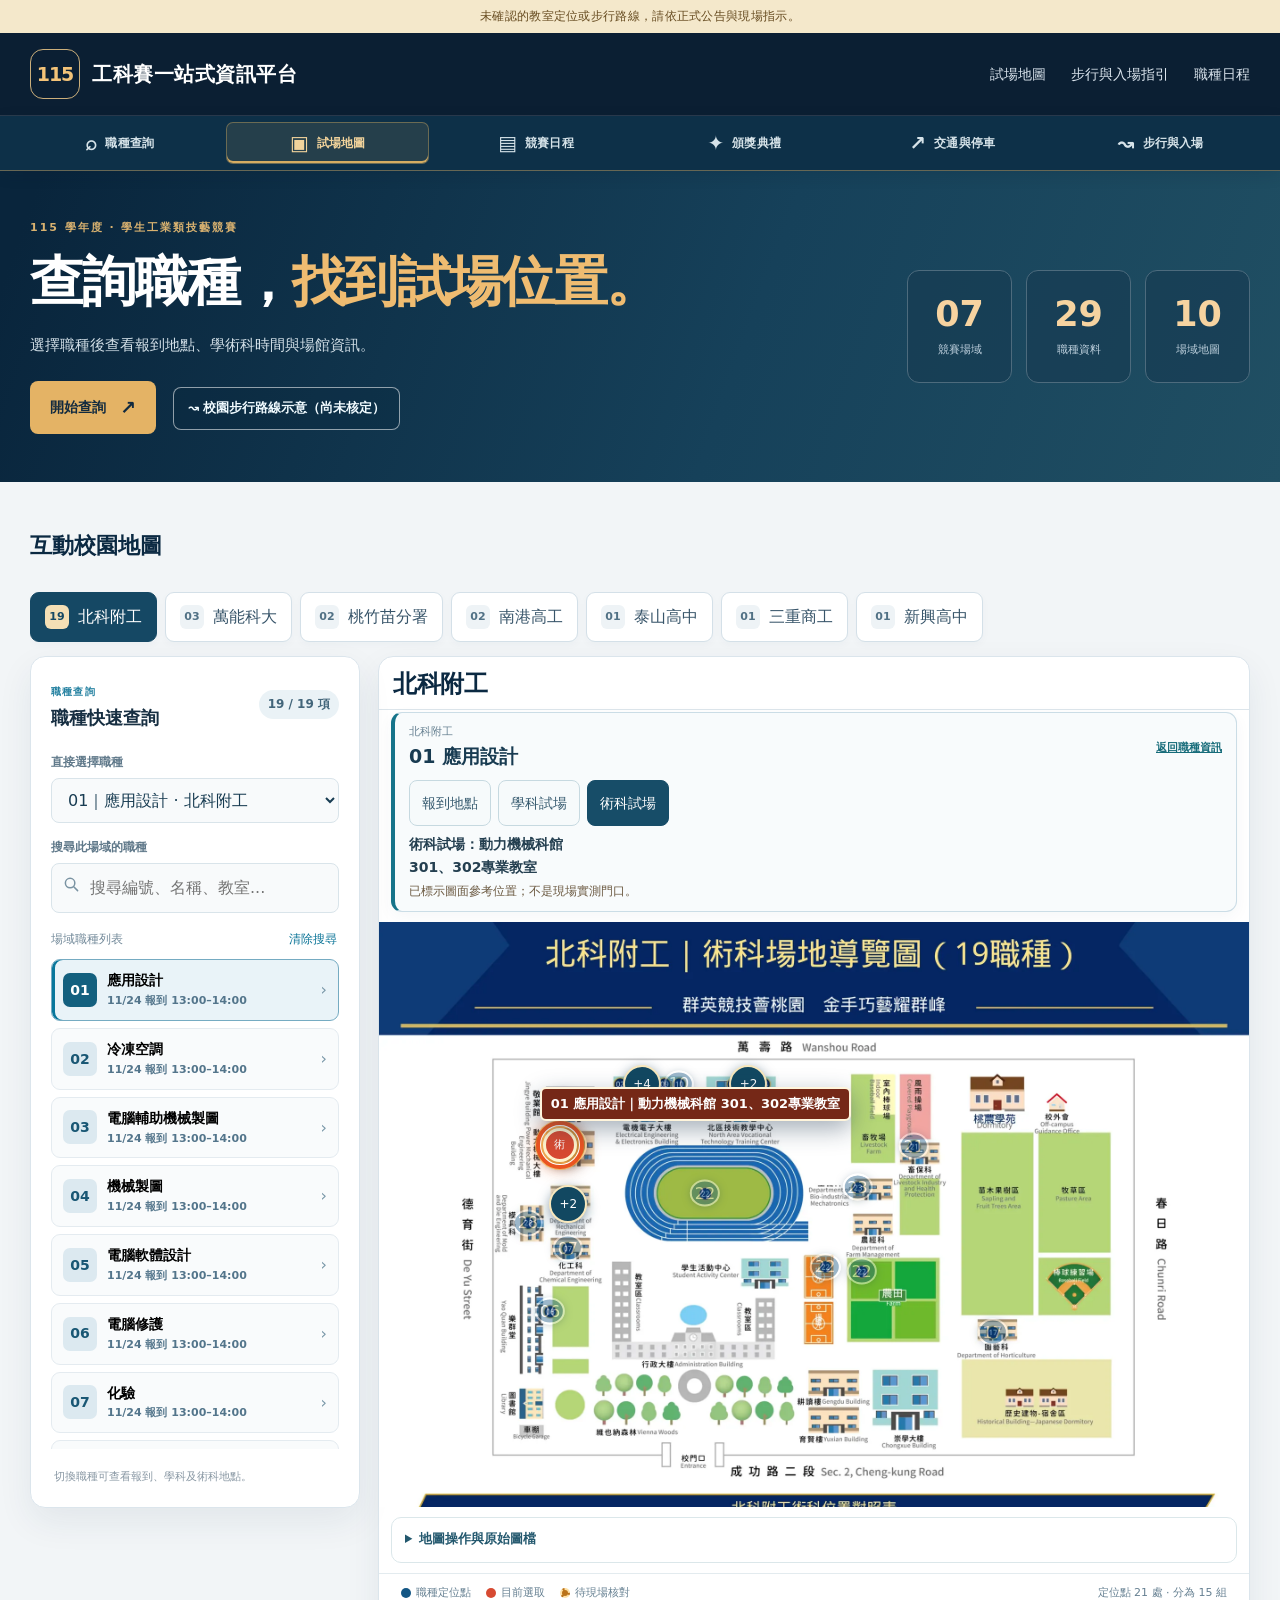
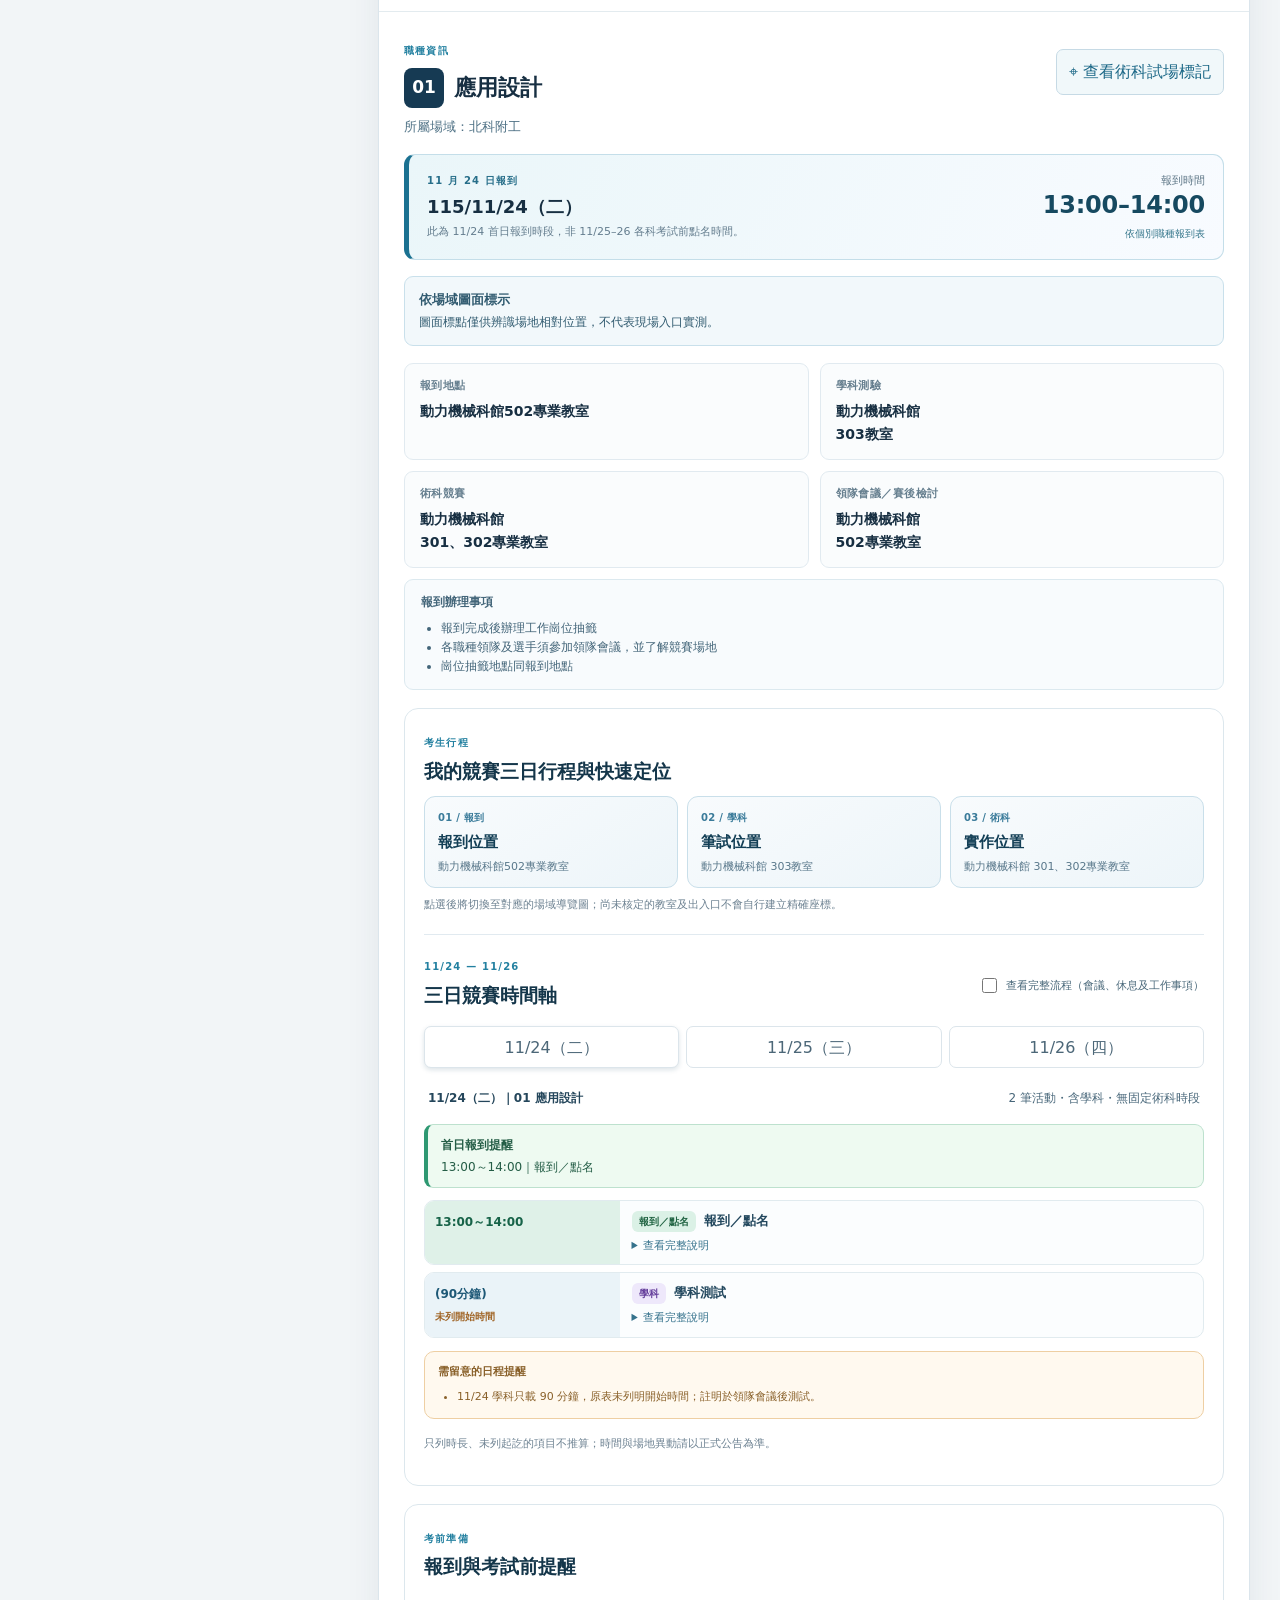
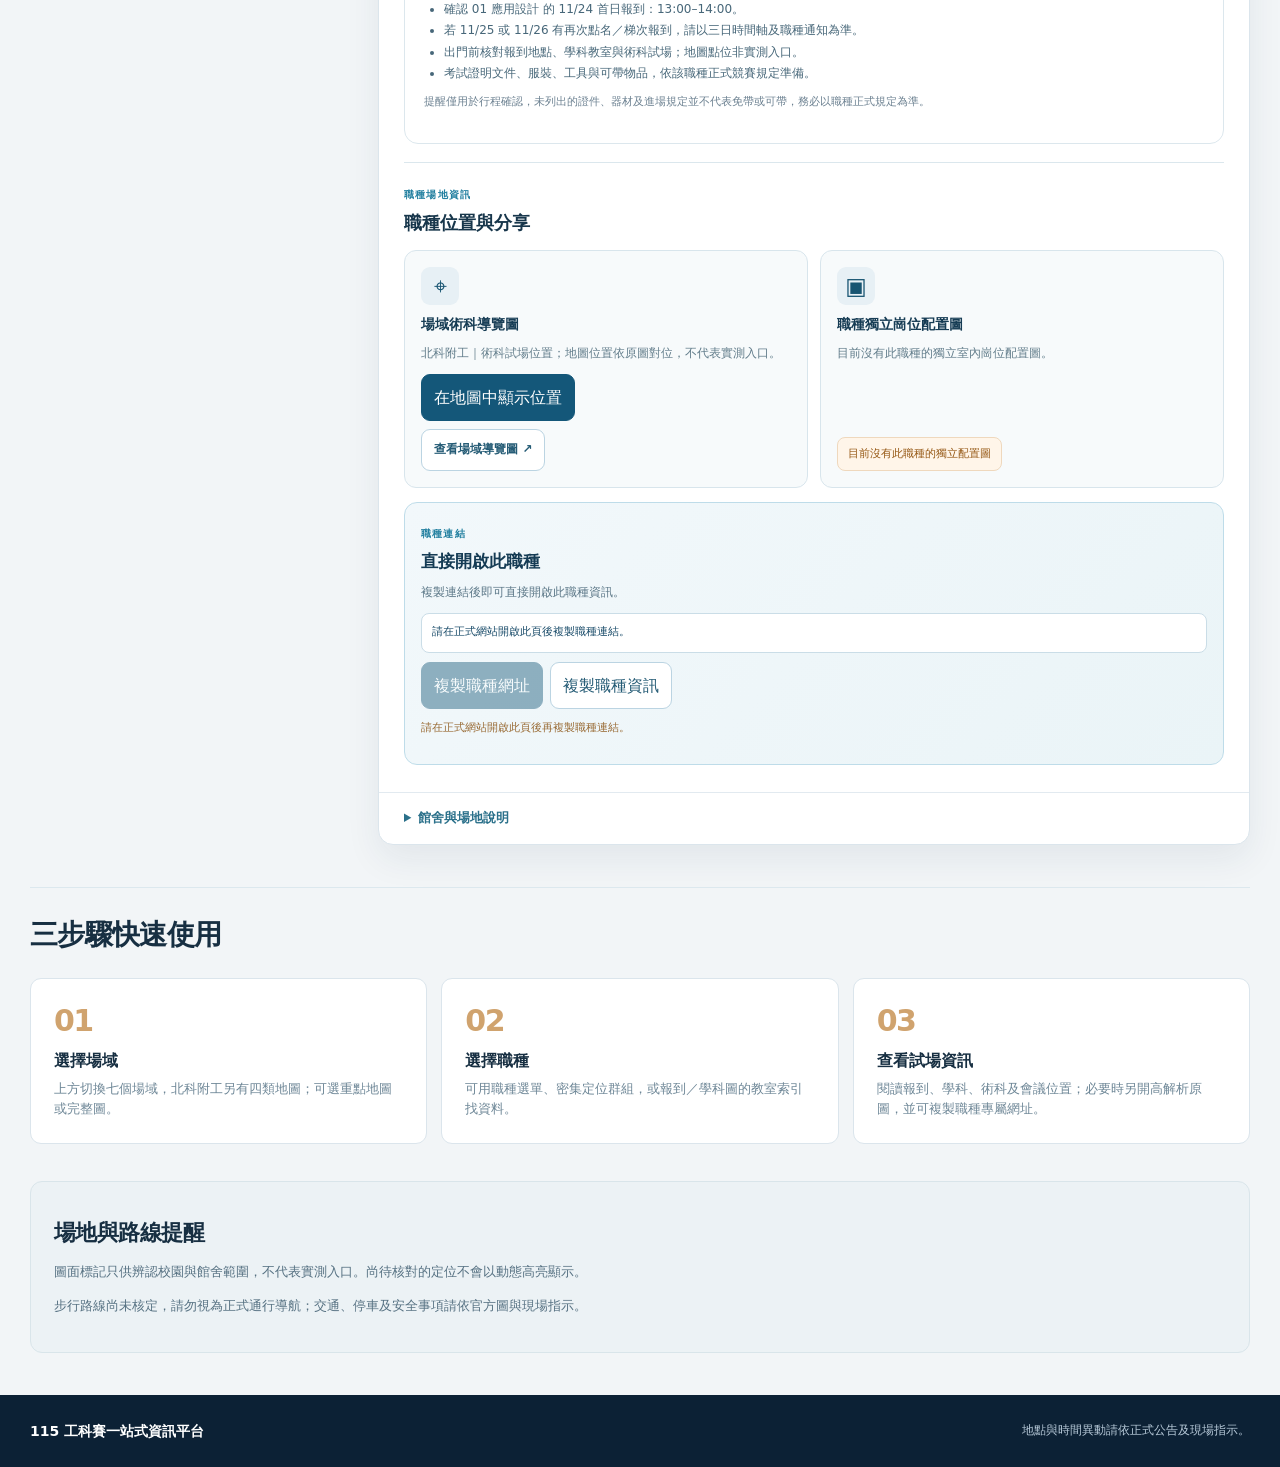
==== sixth/index.html @ bcc53473 "移除地圖外的舊服務台呼吸提示，改以圖中標記及文字說明" ====
<!DOCTYPE html>

<html lang="zh-Hant">
<head>
<meta charset="utf-8"/>
<meta content="width=device-width, initial-scale=1" name="viewport"/>
<meta content="#0c2035" name="theme-color"/>
<meta content="查詢 115 工科賽職種報到、學術科試場及場域位置；未核定路線請依現場指示。" name="description"/>
<title>互動校園地圖｜115 工科賽一站式資訊平台</title>
<link href="styles.css" rel="stylesheet"/><link href="student-dashboard.css" rel="stylesheet"/>
<script defer="" src="../skill-guide-data.js"></script>
<script defer="" src="../skill-search.js"></script>
<script defer="" src="data.js"></script>
<script defer="" src="focus-meta.js"></script>
<script defer="" src="program-diagrams.js"></script>
<script defer="" defer_="" src="timeline-data.js"></script><script defer="" src="destination-beacons.js"></script>
<script defer="" src="v12-map-patch.js"></script>
<script defer="" src="app.js"></script><script defer="" defer_="" src="student-dashboard.js"></script>
<link href="../adaptive-layout.css" rel="stylesheet"/><link rel="stylesheet" href="../site-switch.css"/>
<script defer src="../site-switch.js"></script>
<link rel="stylesheet" href="../design-v12.css">
</head>
<body class="adaptive-site">
<a class="skip" href="#explorer">跳至互動地圖</a>
<div class="notice-top">未確認的教室定位或步行路線，請依正式公告與現場指示。</div>
<header class="site-header">
<div class="shell header-inner">
<a class="brand" href="#home"><span class="brand-emblem">115</span><span class="brand-text"><strong>工科賽一站式資訊平台</strong></span></a>
<nav aria-label="地圖相關資訊" class="header-links"><a href="#explorer">試場地圖</a><a href="traffic.html">步行與入場指引</a><a href="#studentTimeline">職種日程</a></nav>
</div>
</header>
<section class="hero" id="home">
<div class="shell hero-inner">
<div class="hero-copy">
<p class="eyebrow">115 學年度 · 學生工業類技藝競賽</p>
<h1>查詢職種，<em>找到試場位置。</em></h1>
<p class="hero-desc">選擇職種後查看報到地點、學術科時間與場館資訊。</p>
<a class="hero-cta" href="#explorer">開始查詢 <span aria-hidden="true">↗</span></a>
<a aria-label="查看尚未核定的步行路線示意" class="hero-traffic-link" href="traffic.html">↝ 校園步行路線示意（尚未核定）</a>
</div>
<div aria-label="競賽資訊" class="hero-stats"><div><strong>07</strong><span>競賽場域</span></div><div><strong>29</strong><span>職種資料</span></div><div><strong>10</strong><span>場域地圖</span></div></div>

</div>
</section>
<main class="shell">
<section aria-labelledby="explorer-title" class="explorer-section" id="explorer">
<div class="section-heading"><div><h2 id="explorer-title">互動校園地圖</h2><p class="section-subtitle">先選場域，也可以直接選擇 01–29 職種。圖上已標點的職種可點選查看細節；重點圖為視圖裁切，位置不代表實測入口。</p></div><span class="light-pill">地圖標記僅供辨認位置；待核對點不會動態高亮。</span></div>
<div aria-label="選擇競賽場域" class="site-tabs" id="siteTabs" role="group"></div>
<div class="workspace">
<aside aria-labelledby="sidebar-title" class="sidebar">
<div class="side-head"><div><span class="small-label">職種查詢</span><h3 id="sidebar-title">職種快速查詢</h3></div><span class="small-count" id="siteProgramCount">—</span></div>
<label class="field"><span>直接選擇職種</span><select id="globalProgram"><option value="">選擇 01–29 職種</option></select></label>
<label class="field"><span>搜尋此場域的職種</span><div class="search-wrapper"><svg aria-hidden="true" viewbox="0 0 24 24"><circle cx="10.8" cy="10.8" r="6.3"></circle><path d="m16 16 4.8 4.8"></path></svg><input autocomplete="off" id="programSearch" placeholder="搜尋編號、名稱、教室..." type="search"/></div></label>
<div class="list-heading"><span>場域職種列表</span><button class="text-button" id="clearSearch" type="button">清除搜尋</button></div>
<div class="program-list" id="programList" role="list"></div>
<p class="sidebar-note">切換職種可查看報到、學科及術科地點。</p>
</aside>
<div class="main-panel">
<div class="map-head"><h3 id="mapTitle">讀取地圖中…</h3><p class="map-subtitle" id="mapSubtitle"></p></div>



<section class="destination-card" id="destinationCard" aria-label="目前職種目的地">
<div class="destination-card-head"><div><span id="destinationSite">競賽場域</span><strong id="destinationProgram">選擇職種</strong></div><a id="returnSkillDetails" href="../skills.html">返回職種資訊</a></div>
<div class="destination-tabs" role="group" aria-label="切換目的地"><button data-purpose="registration" type="button">報到地點</button><button data-purpose="theory" type="button">學科試場</button><button data-purpose="practical" type="button">術科試場</button></div>
<p class="destination-place" id="destinationPlace">選擇職種後顯示地點</p>
<p class="destination-status" id="destinationStatus" role="status"></p>
<a class="destination-floor-link" id="destinationFloorLink" hidden>查看行政大樓教室位置 ↗</a>
</section>
<div aria-label="可捲動及縮放的校園導覽圖" class="map-viewport" id="mapViewport" tabindex="0">
<div class="map-stage" id="mapStage">
<img alt="校園導覽圖載入中" decoding="async" id="mapImage" loading="eager"/><div class="map-loading" hidden="" id="mapLoading">地圖載入中…</div>
<div class="pin-layer" id="pinLayer"></div>
</div>
</div>
<details class="map-compact-options"><summary>地圖操作與原始圖檔</summary><div class="map-compact-tools"><div class="map-toolbar">
<label class="map-picker"><span>地圖種類</span><select aria-label="地圖種類" id="mapSelect"></select></label>
<div class="map-tool-right"><div aria-label="地圖顯示模式" class="mode-switch" role="group"><button aria-pressed="true" class="mode-button" id="focusMode" type="button">重點地圖</button><button aria-pressed="false" class="mode-button" id="fullMode" type="button">完整圖面</button></div>
<button aria-label="縮小地圖" class="tool-btn" id="zoomOut" type="button">−</button>
<span aria-live="polite" class="zoom-label" id="zoomLabel">100%</span>
<button aria-label="放大地圖" class="tool-btn" id="zoomIn" type="button">＋</button>
<button class="tool-btn tool-text" id="zoomReset" type="button">重設</button>
</div>
</div><div class="map-compact-downloads"><a class="original-link" href="#" id="originalLink" rel="noopener" target="_blank">開啟原始高解析圖 <span aria-hidden="true">↗</span></a><a class="original-link" download="" href="#" id="downloadOriginal">下載原始圖檔 <span aria-hidden="true">↓</span></a></div><div aria-live="polite" class="map-hint" id="mapStatus">點選地圖中的編號，可查看職種與場地資訊。</div><details class="map-shortcuts" hidden="" id="mapShortcutBox"><summary id="mapShortcutHeading">圖面職種查詢索引</summary><div class="shortcut-explain" id="mapShortcutExplain"></div><div class="shortcut-list" id="mapShortcutList"></div></details></div></details>
<div class="map-footer"><span><i class="legend-pip legend-other"></i>職種定位點</span><span><i class="legend-pip legend-current"></i>目前選取</span><span><i class="legend-pip legend-pending"></i>待現場核對</span><span id="pinCount">—</span></div>
<div aria-label="密集定位群組清單" aria-modal="false" class="cluster-chooser" hidden="" id="clusterChooser" role="dialog"><div class="cluster-head"><strong id="clusterTitle">選擇定位點</strong><button aria-label="關閉定位群組" id="clusterClose" type="button">✕</button></div><div class="cluster-items" id="clusterItems"></div><p>群組只合併畫面上的點選按鈕，不會改動原始座標或核定狀態。</p></div>
<section aria-labelledby="services-title" class="service-section" hidden="" id="serviceSection">
<div class="service-head"><div><span class="small-label">大會服務對照</span><h3 id="services-title">北科附工大會服務（原圖 01–28＋新增穿堂服務台）</h3></div><span class="small-count">原圖 28 項＋1 新增</span></div>
<p class="service-intro">此區為大會服務項目，與 29 個競賽職種分開。點選原圖紅色編號或服務清單查看詳細資訊。新增穿堂服務台於原圖 14、16 號之間以金色「服」呼吸燈標記；屬承辦單位補充的圖面中點示意，非原圖印製標記或實測入口。</p>
<label class="field"><span>搜尋服務項目或位置</span><input autocomplete="off" id="serviceSearch" placeholder="例如：服務台、穿堂、第三會議室" type="search"/></label>
<div class="service-list" id="serviceList"></div>
<div aria-live="polite" class="service-detail" id="serviceDetail"></div>
<button class="locate-btn" id="serviceLocateBtn" type="button">⌖ 在地圖上查看此服務點</button>
<p class="service-warning">服務 18、19、25、26 的日期、路線或場地尚待公告，請勿依候選位置前往。21 為後門裝卸區域，22 為校門入口；23 為校門指引，不代表停車位置。</p>
</section>
<section aria-labelledby="detail-title" class="details" id="disciplineDetails">
<div class="details-top"><div><span class="small-label">職種資訊</span><div class="details-name"><span class="detail-number" id="detailNumber">01</span><h3 id="detail-title">選擇職種</h3></div></div><button class="locate-btn" id="locateBtn" type="button">⌖ 在地圖上定位</button></div>
<div class="detail-site" id="detailSite"></div>
<section aria-label="本職種報到時間" class="registration-banner" id="registrationBanner">
<div class="registration-banner-copy"><span class="registration-label">11 月 24 日報到</span><strong id="detailRegistrationDate">—</strong><p>此為 11/24 首日報到時段，非 11/25–26 各科考試前點名時間。</p></div>
<div class="registration-banner-time"><span>報到時間</span><strong id="detailRegistrationTime">—</strong><small id="registrationTag"></small></div>
</section>
<div aria-live="polite" class="verify-banner" id="detailVerification" role="status"></div>
<div class="info-grid">
<div class="info-item"><h4>報到地點</h4><p id="detailRegistration">—</p></div>
<div class="info-item"><h4>學科測驗</h4><p id="detailTheory">—</p></div>
<div class="info-item"><h4>術科競賽</h4><p id="detailPractical">—</p></div>
<div class="info-item"><h4>領隊會議／賽後檢討</h4><p id="detailMeeting">—</p></div>
</div>
<div class="registration-tasks" hidden="" id="registrationTasksBox"><strong>報到辦理事項</strong><ul id="registrationTasksList"></ul></div>
<div class="detail-notes" hidden="" id="detailNotes"></div><section aria-label="考生快速導覽與三日行程" class="student-guide">
<div class="student-guide-head"><div><span class="small-label">考生行程</span><h4>我的競賽三日行程與快速定位</h4></div></div>
<div aria-label="前往對應場域地圖" class="quick-route">
<button class="quick-route-button" data-route="registration" type="button"><span>01 / 報到</span><strong>報到位置</strong><small id="quickRegistration">—</small></button>
<button class="quick-route-button" data-route="theory" type="button"><span>02 / 學科</span><strong>筆試位置</strong><small id="quickTheory">—</small></button>
<button class="quick-route-button" data-route="practical" type="button"><span>03 / 術科</span><strong>實作位置</strong><small id="quickPractical">—</small></button>
</div>
<p class="quick-route-hint" id="routeHint">點選後將切換至對應的場域導覽圖；尚未核定的教室及出入口不會自行建立精確座標。</p>
<div class="timebar-head" id="studentTimeline"><div><span class="small-label">11/24 — 11/26</span><h4>三日競賽時間軸</h4></div><label class="audience-toggle"><input id="includeStaffEvents" type="checkbox"/> 查看完整流程（會議、休息及工作事項）</label></div>
<div aria-label="切換競賽日期" class="day-tabs" id="studentDayTabs" role="group"></div>
<div aria-live="polite" class="day-summary" id="daySummary"></div>
<div class="attendance-notice" hidden="" id="attendanceNotice"></div>
<div aria-live="polite" class="student-events" id="studentEvents"></div>
<div class="schedule-cautions" hidden="" id="scheduleCautions"></div>
<p class="schedule-source">只列時長、未列起訖的項目不推算；時間與場地異動請以正式公告為準。</p>
</section><section aria-label="北科附工行政大樓學科樓層導覽" class="floor-guide" hidden="" id="floorGuide">
<div class="student-guide-head"><div><span class="small-label">學科教室</span><h4>行政大樓學科教室</h4></div></div>
<div aria-label="行政大樓樓層選擇" class="floor-tabs" id="floorTabs" role="group"></div>
<div class="floor-blueprint">
<div class="floor-blueprint-head"><strong>行政大樓學科教室配置圖</strong><span aria-live="polite" id="floorFocusText">選擇職種可在圖上反白教室</span></div>
<p class="floor-source-note">框線對應教室格位，並非實測門口、行進路線或樓梯入口；請依現場指示。</p>
<div aria-label="可左右捲動的行政大樓樓層圖" class="floor-image-scroller" tabindex="0">
<div class="floor-image-stage">
<img alt="北科附工行政大樓學科教室配置圖原圖，含1F、2F、3F與九職種十五間教室" decoding="async" id="floorSourceImage" loading="lazy" src="assets/floor/administration-floor-source.webp"/>
<div aria-label="可點選的學科教室位置" class="floor-hit-layer" id="floorHitLayer"></div>
</div>
</div>
<p class="floor-legend">框線代表教室格位；點選框線可切換職種。</p>
</div>
<div class="floor-rooms" id="floorRooms"></div>
<p class="floor-hint">圖面框線對應原始樓層配置圖中的教室格位；非現場實測的教室門口或入場動線。請依正式公告及現場指示辨識。</p>
<button class="feature-outline" id="floorMapButton" type="button">查看北科附工學科導覽圖</button>
</section><section aria-label="考前注意事項" class="exam-tips" id="examTips">
<div class="student-guide-head"><div><span class="small-label">考前準備</span><h4>報到與考試前提醒</h4></div></div>
<ul class="tips-list" id="generalTips"></ul>
<div class="program-tips" hidden="" id="programTips"></div>
<p class="tip-source">提醒僅用於行程確認，未列出的證件、器材及進場規定並不代表免帶或可帶，務必以職種正式規定為準。</p>
</section>
<section aria-labelledby="programExtraTitle" class="program-extra" id="programExtra">
<div class="program-extra-head"><span class="small-label">職種場地資訊</span><h4 id="programExtraTitle">職種位置與分享</h4></div>
<div class="program-asset-grid">
<div class="asset-tile">
<span aria-hidden="true" class="asset-icon">⌖</span>
<strong>場域術科導覽圖</strong>
<p id="venueGuideSummary">依所屬場域圖面標點顯示，尚非入口實測位置。</p>
<button class="feature-btn" id="venueGuideBtn" type="button">在地圖中顯示位置</button>
<a class="feature-link" href="#" id="venueGuideOriginal" rel="noopener" target="_blank">查看場域導覽圖 ↗</a>
</div>
<div class="asset-tile">
<span aria-hidden="true" class="asset-icon">▣</span>
<strong>職種獨立崗位配置圖</strong>
<p id="indoorDiagramStatus">目前尚未提供此職種已核定的獨立室內崗位圖。</p>
<div class="indoor-diagram-list" hidden="" id="indoorDiagramList"></div>
<span class="asset-wait" id="indoorDiagramPending">目前沒有此職種的獨立配置圖</span>
</div>
</div>
<div class="share-panel" id="sharePanel">
<div class="share-main">
<span class="small-label">職種連結</span>
<h4>直接開啟此職種</h4>
<p>複製連結後即可直接開啟此職種資訊。</p>
<div aria-live="polite" class="share-url" id="shareUrlText">讀取分享網址中…</div>
<div class="share-actions">
<button class="feature-btn" id="copyProgramLink" type="button">複製職種網址</button>
<button class="feature-outline" id="copyProgramSummary" type="button">複製職種資訊</button>
</div>
<p class="share-help" id="shareHelp">請在正式網站開啟此頁後再複製職種連結。</p>
</div>
</div>
</section>
</section>
<details class="extra-notes"><summary>館舍與場地說明</summary><ul id="mapNotes"></ul><p>以下列出地圖上可辨認的館舍名稱；場地如有異動請以現場標示為準。</p></details>
</div>
</div>
</section>
<section class="bottom-sections" id="instructions">
<div><h2>三步驟快速使用</h2><div class="steps"><div><b>01</b><strong>選擇場域</strong><p>上方切換七個場域，北科附工另有四類地圖；可選重點地圖或完整圖。</p></div><div><b>02</b><strong>選擇職種</strong><p>可用職種選單、密集定位群組，或報到／學科圖的教室索引找資料。</p></div><div><b>03</b><strong>查看試場資訊</strong><p>閱讀報到、學科、術科及會議位置；必要時另開高解析原圖，並可複製職種專屬網址。</p></div></div></div>
</section>
<section class="data-notes" id="data-notes"><div><p class="overline"></p><h2>場地與路線提醒</h2><p>圖面標記只供辨認校園與館舍範圍，不代表實測入口。尚待核對的定位不會以動態高亮顯示。</p><p>步行路線尚未核定，請勿視為正式通行導航；交通、停車及安全事項請依官方圖與現場指示。</p></div></section>
</main>
<footer class="footer"><div class="shell"><strong>115 工科賽一站式資訊平台</strong><span>地點與時間異動請依正式公告及現場指示。</span></div></footer>
<aside aria-label="目前選取的導覽資訊" aria-live="polite" class="mobile-card" hidden="" id="mobileCard"><button aria-label="關閉浮動資訊卡" class="mobile-card-close" id="mobileCardClose" type="button">✕</button><div class="mobile-card-inner"><span class="mobile-card-label" id="mobileCardLabel">職種資訊</span><strong id="mobileCardTitle"></strong><p id="mobileCardText"></p><div class="mobile-card-actions"><button id="mobileCardLocate" type="button">在圖上定位</button><button id="mobileCardDetails" type="button">查看完整資訊</button></div></div></aside>
<div aria-live="polite" class="toast" id="toast"></div>
<nav aria-label="手機常用功能快速導覽" class="adaptive-bottom-nav"><a href="../index.html"><span aria-hidden="true" class="adaptive-nav-icon">⌂</span><span class="adaptive-nav-text">首頁</span></a><a href="../skills.html"><span aria-hidden="true" class="adaptive-nav-icon">⌕</span><span class="adaptive-nav-text">職種</span></a><a aria-current="page" href="../venues.html"><span aria-hidden="true" class="adaptive-nav-icon">▣</span><span class="adaptive-nav-text">場域</span></a><a href="../agenda.html"><span aria-hidden="true" class="adaptive-nav-icon">▤</span><span class="adaptive-nav-text">日程</span></a><a href="../transport.html"><span aria-hidden="true" class="adaptive-nav-icon">↗</span><span class="adaptive-nav-text">交通</span></a></nav></body>
</html>
---- sixth/styles.css ----
:root{--ink:#142a3c;--muted:#688091;--blue:#0f4d74;--blue2:#0b6d8b;--gold:#e4ad5d;--line:#dbe5ec;--panel:#fff;--canvas:#f3f7f9;--shadow:0 14px 35px rgba(24,54,79,.075)}*{box-sizing:border-box}html{scroll-behavior:smooth}body{margin:0;font-family:Inter,"Noto Sans TC","Microsoft JhengHei",system-ui,sans-serif;color:var(--ink);background:var(--canvas);line-height:1.6}button,input,select{font:inherit}button{cursor:pointer}button:focus-visible,a:focus-visible,input:focus-visible,select:focus-visible{outline:3px solid #d99c39;outline-offset:3px}a{color:inherit;text-decoration:none}.shell{max-width:1470px;margin:auto;padding:0 30px}.skip{position:absolute;top:-200px;z-index:999;color:#fff;background:#111;padding:12px}.skip:focus{top:8px}.notice-top{padding:7px 16px;text-align:center;background:#f4e8cb;color:#664b20;font-size:12px;letter-spacing:.025em}.site-header{background:#0b1f33;color:#fff;border-bottom:1px solid #ffffff20}.header-inner{min-height:82px;display:flex;align-items:center;gap:26px}.brand{display:flex;align-items:center;gap:12px;margin-right:auto}.brand-emblem{display:grid;place-items:center;width:50px;height:50px;border:1px solid #cbaf7b;border-radius:13px;color:#f3c378;font-size:19px;font-weight:900;letter-spacing:-1px}.brand-text{display:flex;flex-direction:column}.brand-text strong{font-size:20px;letter-spacing:.08em}.brand-text small{color:#a7bbc9;letter-spacing:.19em;font-size:9px}.header-links{display:flex;gap:25px;font-size:14px;color:#dbe5ee}.header-links a:hover{color:#ffda9d}.header-chip{border:1px solid #385569;border-radius:40px;padding:9px 13px;font-size:10px;color:#b3c7d3;white-space:nowrap}.dot{width:7px;height:7px;display:inline-block;margin-right:5px;border-radius:50%;background:#69cdb0}.hero{background:linear-gradient(110deg,#09253c 3%,#16415a 58%,#204f63);color:#fff;position:relative;overflow:hidden}.hero-inner{padding-top:48px;padding-bottom:48px;display:flex;align-items:center;justify-content:space-between;gap:35px;position:relative}.hero-copy{z-index:1;max-width:790px}.eyebrow,.overline,.small-label{font-size:11px;letter-spacing:.18em;font-weight:800}.eyebrow{color:#d9b270;margin:0 0 12px}.hero h1{font-size:clamp(30px,4.2vw,60px);line-height:1.24;letter-spacing:-.03em;margin:0 0 18px;font-weight:860}.hero h1 em{font-style:normal;color:#efbc71}.hero-desc{font-size:15px;color:#d2dfe7;max-width:680px;margin:0 0 24px}.hero-cta{display:inline-flex;align-items:center;gap:14px;padding:11px 20px;border-radius:8px;background:#e4b365;color:#112a3f;font-size:14px;font-weight:800}.hero-cta:hover{background:#f7c983}.hero-cta span{font-size:19px}.hero-stats{display:flex;gap:14px;z-index:1}.hero-stats div{min-width:105px;padding:22px 16px;text-align:center;border-radius:12px;border:1px solid #4d6b7d;background:#173c53b3}.hero-stats strong{font-size:35px;display:block;font-variant-numeric:tabular-nums;line-height:1.2;font-weight:800;color:#f6d3a0}.hero-stats span{color:#bed0dd;font-size:11px}.hero-decoration{position:absolute;right:-22px;bottom:-63px;font-size:100px;opacity:.045;font-weight:900;white-space:nowrap;pointer-events:none}.explorer-section{scroll-margin-top:15px;padding-top:46px}.section-heading{display:flex;justify-content:space-between;align-items:end;gap:20px;margin-bottom:24px}.overline{color:#1b7191;margin:0 0 5px}.section-heading h2,.bottom-sections h2,.data-notes h2{font-size:28px;margin:0 0 3px;letter-spacing:-.025em}.section-subtitle{margin:0;color:var(--muted);font-size:14px}.light-pill{background:#e5ecf1;border:1px solid #cfdee8;padding:7px 12px;border-radius:30px;color:#476476;font-size:12px;white-space:nowrap}.site-tabs{display:flex;gap:8px;overflow-x:auto;padding:0 0 14px;scrollbar-width:thin}.site-tab{appearance:none;white-space:nowrap;display:flex;gap:9px;align-items:center;background:#fff;color:#38556a;border:1px solid #d4e0e8;padding:11px 14px;border-radius:9px;font-size:13px;font-weight:750;box-shadow:0 3px 8px #2b4f6308}.site-tab span{display:inline-flex;justify-content:center;align-items:center;border-radius:6px;background:#eef3f6;color:#517185;width:24px;height:24px;font-size:11px;font-weight:800}.site-tab:hover{border-color:#71a2b5}.site-tab[aria-pressed="true"]{background:#154864;color:#fff;border-color:#154864}.site-tab[aria-pressed="true"] span{color:#154864;background:#f4dfb5}.workspace{display:grid;grid-template-columns:330px minmax(0,1fr);align-items:start;gap:18px;margin-bottom:42px}.sidebar,.main-panel{background:var(--panel);border:1px solid var(--line);border-radius:15px;box-shadow:var(--shadow)}.sidebar{padding:20px;position:sticky;top:12px}.side-head{display:flex;justify-content:space-between;align-items:center;margin-bottom:20px}.small-label{color:#2380a0;font-size:10px;letter-spacing:.12em}.side-head h3{margin:2px 0 0;font-size:18px}.small-count{color:#42657a;font-size:12px;border-radius:25px;background:#eaf2f6;padding:5px 9px;font-weight:800}.field{display:block;margin:0 0 15px}.field>span,.map-picker>span{display:block;font-size:12px;margin-bottom:6px;color:#60798a;font-weight:750}.field select,.map-picker select,.search-wrapper input{width:100%;background:#f8fafb;border:1px solid #d9e4ea;color:#183c52;border-radius:8px;padding:11px 12px;font-size:13px;outline:none;min-height:43px}.field select:focus,.map-picker select:focus,.search-wrapper input:focus{border-color:#2e8aaa;background:#fff}.search-wrapper{position:relative}.search-wrapper svg{position:absolute;top:12px;left:11px;width:18px;height:18px;fill:none;stroke:#7a93a2;stroke-width:2;stroke-linecap:round}.search-wrapper input{padding-left:38px}.list-heading{display:flex;align-items:center;justify-content:space-between;font-size:12px;color:#738a9a;margin-bottom:8px}.text-button{border:0;background:none;padding:2px;font-size:12px;color:#0c7598}.program-list{max-height:490px;overflow-y:auto;display:grid;align-content:start;gap:7px;scrollbar-color:#c4d9e2 transparent;scrollbar-width:thin}.program-item{width:100%;display:flex;align-items:center;gap:10px;text-align:left;border-radius:9px;padding:11px 11px;background:#f9fbfc;border:1px solid #e4ebf0;transition:.15s}.program-item:hover{background:#f0f7f9}.program-item[aria-pressed="true"]{background:#e9f3f8;border-color:#75abc2;box-shadow:inset 3px 0 0 #08779c}.program-no{background:#dce9f0;color:#195774;display:grid;place-items:center;border-radius:7px;width:34px;height:34px;font-size:14px;font-weight:800;flex-shrink:0}.program-item[aria-pressed="true"] .program-no{background:#14607f;color:#fff}.program-label{font-size:14px;font-weight:760;flex:1}.program-arrow{color:#7896a7}.list-empty{color:#798b98;font-size:13px;padding:20px;text-align:center}.sidebar-note{font-size:11px;color:#8897a3;line-height:1.7;margin:19px 3px 0}.main-panel{overflow:hidden}.map-head{padding:23px 25px 18px;display:flex;align-items:center;justify-content:space-between;gap:20px}.map-head h3{font-size:23px;letter-spacing:-.02em;margin:3px 0}.map-subtitle{font-size:13px;color:#768b9c;margin:0}.original-link{white-space:nowrap;font-size:12px;color:#226984;border:1px solid #c9dfe6;padding:8px 11px;border-radius:7px}.original-link:hover{background:#edf6f8}.map-toolbar{background:#f7fafb;border-block:1px solid #e5ecf1;padding:10px 24px;display:flex;align-items:end;justify-content:space-between;gap:10px}.map-picker{display:flex;align-items:center;gap:8px;max-width:430px;flex:1}.map-picker>span{margin:0;white-space:nowrap}.map-picker select{max-width:350px;min-height:38px;padding:7px 10px}.map-tool-right{display:flex;align-items:center;gap:7px}.tool-btn{display:grid;place-items:center;min-width:37px;height:36px;border:1px solid #d5e1e8;border-radius:7px;background:#fff;font-size:19px;color:#365f74}.tool-btn:hover{background:#eaf4f8}.tool-text{font-size:12px;padding:0 10px}.zoom-label{font-variant-numeric:tabular-nums;color:#6e8492;font-size:12px;min-width:43px;text-align:center}.map-hint{padding:9px 22px;background:#e9f4f7;color:#3b7186;font-size:12px;border-bottom:1px solid #dce9ef}.map-viewport{height:620px;overflow:auto;background:#dfe8e9;overscroll-behavior:contain;scrollbar-color:#adbfc7 transparent}.map-stage{position:relative;width:100%;line-height:0;min-width:0;user-select:none;cursor:default}.map-stage.edit-mode{cursor:crosshair}.map-stage img{display:block;width:100%;height:auto;pointer-events:none}.pin-layer{position:absolute;inset:0;pointer-events:none}.map-pin{pointer-events:auto;display:flex;align-items:center;justify-content:center;position:absolute;z-index:2;transform:translate(-50%,-50%);min-width:27px;min-height:27px;padding:0 3px;border:2px solid #fff;border-radius:50%;background:rgba(14,81,129,.94);box-shadow:0 1px 7px #123a5380;color:white;font-size:10px;font-weight:850;line-height:1;white-space:nowrap}.map-pin:hover,.map-pin:focus-visible{z-index:5;transform:translate(-50%,-50%) scale(1.3)}.map-pin.is-active{z-index:7;background:#d74a32;border:3px solid #fff4ce;box-shadow:0 0 0 5px #e49a3459,0 3px 9px #173b5366;min-width:34px;min-height:34px;font-size:11px}.map-pin.is-edited{border-style:dashed}.map-footer{display:flex;align-items:center;gap:15px;padding:10px 22px;border-block:1px solid #e3ebef;background:#fff;color:#668092;font-size:11px;flex-wrap:wrap}.map-footer #pinCount{margin-left:auto}.legend-pip{display:inline-block;vertical-align:middle;width:10px;height:10px;border-radius:50%;margin-right:5px;background:#135684}.legend-current{background:#d74a32}.details{padding:24px 25px 27px}.details-top{display:flex;justify-content:space-between;gap:20px;align-items:center;margin-bottom:9px}.details-name{display:flex;gap:10px;align-items:center;margin-top:6px}.detail-number{display:grid;place-items:center;background:#163a53;color:#fff;border-radius:8px;min-width:40px;height:40px;font-size:17px;font-weight:800}.details-name h3{font-size:22px;line-height:1.25;margin:0}.locate-btn{border:1px solid #c6dae5;background:#f1f8fa;color:#1c6887;padding:9px 12px;border-radius:7px;font-size:12px;font-weight:760;white-space:nowrap}.locate-btn:hover{background:#e5f3f7}.locate-btn:disabled{opacity:.4;cursor:not-allowed}.detail-site{color:#4d7084;font-size:13px;margin:7px 0 16px}.info-grid{display:grid;grid-template-columns:repeat(2,minmax(0,1fr));gap:11px}.info-item{border:1px solid #e1eaf0;border-radius:9px;padding:13px 15px;background:#fafcfd;min-height:89px}.info-item h4{font-size:11px;color:#667f8f;letter-spacing:.04em;margin:0 0 5px}.info-item p{font-size:14px;white-space:pre-line;margin:0;font-weight:620;line-height:1.65;overflow-wrap:anywhere}.detail-notes{padding:11px 13px;margin-top:12px;border-left:3px solid #d4a263;background:#fff7e9;border-radius:6px;color:#6d5330;font-size:12px}.extra-notes{border-top:1px solid #e2eaf0;padding:15px 25px}.extra-notes summary{font-weight:800;font-size:13px;cursor:pointer;color:#2a708a}.extra-notes ul{padding-left:19px;margin:10px 0;color:#5f7685;font-size:13px}.extra-notes li{margin-bottom:6px}.extra-notes p{font-size:11px;color:#85949d}.admin-panel{border-top:1px solid #e2eaf0;background:#f8fafb;padding:20px 25px 25px}.admin-heading{display:flex;align-items:center;justify-content:space-between;gap:14px}.admin-heading h3{font-size:16px;margin:4px 0}.admin-toggle{background:#fff;border:1px solid #91b1c3;color:#1d6382;border-radius:7px;padding:8px 12px;font-size:12px;font-weight:800}.admin-toggle[aria-pressed="true"]{background:#d77c28;border-color:#d77c28;color:#fff}.admin-desc{font-size:12px;color:#6e8291;margin:10px 0 13px}.admin-buttons{display:flex;flex-wrap:wrap;gap:7px}.secondary-btn{padding:8px 11px;border-radius:6px;border:1px solid #cbdbe4;background:white;color:#315d75;font-size:12px}.secondary-btn:hover{background:#eaf5f8}.secondary-btn.danger{color:#a14f4f}.upload-label{cursor:pointer}.upload-label input{display:none}.edit-status{margin:9px 0 0;font-size:11px;color:#5b7b8c}.bottom-sections{padding:25px 0 37px;border-top:1px solid #dce8ee}.steps{display:grid;grid-template-columns:repeat(3,minmax(0,1fr));gap:14px;margin-top:20px}.steps>div{background:#fff;border:1px solid var(--line);border-radius:11px;padding:23px}.steps b{display:block;font-size:30px;line-height:1.25;color:#d0a36e;letter-spacing:-.05em}.steps strong{display:block;font-size:16px;margin:9px 0 5px}.steps p{font-size:13px;color:#6e8797;margin:0}.data-notes{background:#ecf2f5;border:1px solid #d9e5ea;padding:23px;border-radius:12px;margin-bottom:42px}.data-notes h2{font-size:22px}.data-notes p{font-size:13px;line-height:1.85;margin:10px 0;color:#567182}.footer{background:#0c2135;color:#b8cad9;padding:25px 0}.footer .shell{display:flex;justify-content:space-between;gap:20px;align-items:center;font-size:12px}.footer strong{color:#fff;font-size:14px}.toast{position:fixed;z-index:500;bottom:24px;left:50%;transform:translate(-50%,20px);padding:11px 17px;border-radius:10px;background:#12394f;color:#fff;box-shadow:0 8px 30px #0003;font-size:13px;opacity:0;pointer-events:none;transition:.2s}.toast.show{opacity:1;transform:translate(-50%,0)}
@media(max-width:1100px){.hero-stats div{min-width:90px}.workspace{grid-template-columns:265px minmax(0,1fr)}.sidebar{padding:15px}.map-head,.details,.extra-notes,.admin-panel{padding-left:18px;padding-right:18px}.map-viewport{height:550px}}
@media(max-width:820px){.shell{padding-inline:16px}.header-inner{min-height:74px}.header-links,.header-chip{display:none}.hero-inner{padding-block:34px;display:block}.hero h1{font-size:37px}.hero-stats{margin-top:25px}.hero-stats div{flex:1;padding:12px 6px;min-width:0}.hero-stats strong{font-size:29px}.hero-cta{display:none}.workspace{grid-template-columns:1fr}.sidebar{position:static}.program-list{max-height:195px;display:grid;grid-template-columns:repeat(2,minmax(0,1fr))}.program-item{padding:9px;min-width:0}.program-label{font-size:13px}.map-viewport{height:550px}.section-heading{align-items:start}.light-pill{display:none}}
@media(max-width:520px){.notice-top{font-size:10px}.brand-emblem{width:44px;height:44px}.brand-text strong{font-size:17px}.brand-text small{font-size:8px}.hero h1{font-size:30px}.hero-desc{font-size:13px}.section-heading h2{font-size:25px}.section-subtitle{font-size:12px}.explorer-section{padding-top:27px}.site-tab{font-size:12px;padding:9px 11px}.map-head{align-items:start}.map-head h3{font-size:19px}.original-link{font-size:11px;padding:6px 7px}.map-toolbar{padding:9px 12px;flex-wrap:wrap}.map-picker{width:100%;max-width:none;flex:auto}.map-picker select{max-width:none}.map-tool-right{width:100%;justify-content:flex-end}.map-viewport{height:430px}.map-footer{padding:8px 12px}.map-hint{padding:8px 12px}.details-name h3{font-size:18px}.details-top{align-items:start;flex-wrap:wrap}.info-grid{grid-template-columns:1fr}.info-item{min-height:75px}.program-list{grid-template-columns:1fr;max-height:180px}.steps{grid-template-columns:1fr}.footer .shell{flex-direction:column;align-items:start}.hero-stats strong{font-size:25px}}

/* 北科附工 28 項大會服務專屬區，與 29 職種資料分離 */
.service-section{padding:24px 25px}.service-head{display:flex;justify-content:space-between;align-items:center;gap:15px}.service-head h3{font-size:21px;margin:4px 0}.service-intro{font-size:12px;color:#658092;margin:8px 0 14px}.service-section .field input{width:100%;border:1px solid #d9e4ea;background:#f8fafb;padding:11px 13px;border-radius:8px;font-size:13px}.service-list{display:grid;grid-template-columns:repeat(2,minmax(0,1fr));gap:7px;max-height:320px;overflow:auto;margin-bottom:14px}.service-item{display:flex;gap:9px;align-items:center;border:1px solid #e1eaf0;background:#fafcfd;border-radius:8px;padding:9px 10px;text-align:left;font-size:12px;color:#3c5c70;min-width:0}.service-item:hover{background:#edf6f9}.service-item[aria-pressed="true"]{border-color:#e2a46f;background:#fff7ec}.service-no{background:#e7eefa;border-radius:6px;padding:4px 5px;min-width:30px;text-align:center;color:#1c607f;font-weight:850}.service-item[aria-pressed="true"] .service-no{background:#c75736;color:#fff}.service-item-name{flex:1;line-height:1.4}.service-detail{border:1px solid #d8e6ee;background:#f2f8fb;border-radius:9px;padding:16px;margin-bottom:12px}.service-detail h4{margin:0 0 8px;font-size:16px}.service-detail p{margin:0;font-size:13px;white-space:pre-line}.service-warning{font-size:11px;color:#836342;margin:13px 0 0}.service-section .locate-btn:disabled{opacity:.45}.service-status{display:block;margin-top:5px;font-size:11px;color:#738b99}@media(max-width:520px){.service-section{padding:17px}.service-list{grid-template-columns:1fr;max-height:240px}}

/* 115.11.11 第一輪：定位與未核定資料的清楚提示 */
.program-review,.service-review{display:inline-flex;align-items:center;justify-content:center;flex-shrink:0;border:1px solid #e0b26c;border-radius:6px;padding:2px 5px;font-size:10px;font-weight:800;line-height:1.35;color:#8d500f;background:#fff3df}
.service-review{color:#8b4936;background:#fff1eb;border-color:#e5b2a7}
.map-pin.needs-review{background:#a86217;border:2px dashed #fff2bc;box-shadow:0 0 0 3px #f3b75b66,0 2px 8px #172b3666}
.map-pin.needs-review.is-active{background:#bd6e11;border:3px dashed #fff5cf;box-shadow:0 0 0 5px #e3b15666,0 3px 9px #173b5366}
.legend-pending{background:#ba7218;border:2px dashed #fee0a5}
.verify-banner{margin:9px 0 17px;border-radius:9px;border:1px solid #c9e0eb;background:#f2f8fb;padding:12px 14px;color:#315b70;font-size:12px;line-height:1.65}
.verify-banner strong{display:block;font-size:13px;margin-bottom:3px}
.verify-banner span{display:block}
.verify-banner.verify-pending{border-color:#efcf95;background:#fff8e8;color:#865314}
.service-status.is-pending{color:#934914;font-weight:850;background:#fff5e2;border-radius:6px;padding:7px 9px;margin:10px 0}
.service-clarification{margin-top:10px!important;padding-top:9px;border-top:1px solid #dce7ed;color:#657a8b;font-size:12px!important;line-height:1.75}
.pending-service{border-color:#eedcc5}
@media(max-width:520px){.verify-banner{margin:8px 0 14px;padding:10px 12px}.program-review{font-size:9px;padding:2px 4px}.service-review{font-size:9px}}

.map-pin[data-service]{background:#ba4a32}.map-pin[data-service].is-active{background:#c83f30}.map-pin[data-service].needs-review{background:#ad6619}.map-pin[data-service].needs-review.is-active{background:#ae651a}

/* 第二輪：密集定位群組、手機快速卡、非座標式圖面索引、多點校正操作 */
.map-pin.pin-cluster{background:#124861;border:2px solid #f8e8bd;min-width:38px;min-height:38px;font-size:12px;z-index:8;box-shadow:0 3px 12px #143a5880}
.map-pin.pin-cluster:hover,.map-pin.pin-cluster:focus-visible{background:#166387;z-index:12}
.map-pin.is-editor-target{outline:4px solid #34c3e6;outline-offset:2px;z-index:10}
.cluster-chooser[hidden],.mobile-card[hidden],.map-shortcuts[hidden]{display:none!important}
.cluster-chooser{position:fixed;z-index:99;bottom:18px;right:22px;width:min(370px,calc(100vw - 28px));max-height:min(65vh,460px);overflow:auto;border-radius:15px;background:#fff;box-shadow:0 18px 65px #09263f55;border:1px solid #bbd7e5;padding:16px}
.cluster-head{display:flex;justify-content:space-between;gap:12px;align-items:center;padding-bottom:8px}.cluster-head strong{font-size:16px}.cluster-head button,.mobile-card-close{border:0;background:#e9f0f5;border-radius:8px;width:30px;height:30px;color:#34556b}
.cluster-items{display:grid;gap:7px;max-height:260px;overflow:auto}.cluster-items button{width:100%;text-align:left;display:flex;align-items:start;gap:8px;border:1px solid #dbe7ef;background:#f7fafc;border-radius:9px;padding:9px 10px;color:#254b62;font-size:13px}.cluster-items button:hover{background:#e9f4f9;border-color:#71a9c1}.cluster-items b{flex:0 0 auto;color:#b75435}.cluster-items small{display:block;font-size:10px;color:#987040}
.cluster-chooser>p{font-size:11px;margin:10px 0 0;color:#6d8190}
.map-shortcuts{margin:0 16px 14px;border:1px solid #bbd7e5;border-radius:11px;background:#f2f8fb;padding:12px 14px}
.map-shortcuts summary{cursor:pointer;color:#155c79;font-size:14px;font-weight:800}.shortcut-explain{color:#627e8c;font-size:12px;margin:10px 0}.shortcut-list{display:grid;grid-template-columns:repeat(2,minmax(0,1fr));gap:6px;max-height:250px;overflow:auto}
.shortcut-item{border:1px solid #dbe7eb;background:#fff;text-align:left;border-radius:8px;padding:8px 10px;min-width:0}.shortcut-item[aria-pressed="true"]{background:#fff3dd;border-color:#d9ad65}.shortcut-item b{display:block;color:#244e6a;font-size:12px}.shortcut-item span{display:block;font-size:11px;color:#647e8d;line-height:1.4;overflow-wrap:anywhere}
.editor-controls{display:flex;flex-wrap:wrap;align-items:end;gap:12px;margin-bottom:12px}.editor-point-picker{flex:1 1 220px;margin-bottom:0}.editor-point-picker select{width:100%;min-height:38px;padding:7px 9px;border-radius:7px;border:1px solid #bed6e2;background:#fff}.editor-action-buttons{display:flex;gap:6px;flex-wrap:wrap}.editor-action-buttons button[aria-pressed="true"]{background:#154864;color:#fff;border-color:#154864}
.mobile-card{display:none}
@media(max-width:820px){.shortcut-list{grid-template-columns:1fr}.map-pin{min-width:30px;min-height:30px}}
@media(max-width:520px){
 .map-shortcuts{margin:0 9px 10px;padding:10px}
 .cluster-chooser{bottom:12px;left:12px;right:12px;width:auto;max-height:62vh}
 .mobile-card{display:block;position:fixed;z-index:90;bottom:10px;left:10px;right:10px;background:#fff;border:1px solid #afcedd;border-radius:16px;box-shadow:0 12px 42px #09263f5f;padding:11px 13px 12px;max-height:45vh;overflow:auto}
 .mobile-card-inner{padding-right:25px}.mobile-card-label{display:block;text-transform:uppercase;letter-spacing:.06em;font-weight:800;color:#247799;font-size:10px}
 .mobile-card strong{font-size:15px;display:block;margin-top:2px;line-height:1.35}.mobile-card p{margin:4px 0 10px;font-size:11px;line-height:1.45;color:#657b8b;max-height:3em;overflow:hidden}
 .mobile-card-actions{display:flex;gap:7px}.mobile-card-actions button{border:1px solid #bfd5df;background:#edf6fa;color:#205a78;border-radius:8px;padding:7px 10px;font-weight:800;font-size:11px;flex:1}.mobile-card-actions button:last-child{background:#154864;color:white;border-color:#154864}
 .mobile-card-close{position:absolute;right:10px;top:10px}
 .editor-action-buttons button{font-size:11px}
}

/* 第三輪：重點地圖、完整圖面切換，管理頁分離與載入狀態 */
.mode-switch{display:flex;border:1px solid #c9dbe5;border-radius:10px;padding:3px;background:#eaf1f5;gap:2px;margin-right:7px}
.mode-button{background:transparent;border:0;color:#537183;border-radius:7px;padding:6px 11px;font-size:12px;font-weight:750;white-space:nowrap}
.mode-button[aria-pressed="true"]{color:#fff;background:#18577a;box-shadow:0 1px 5px #11374c33}
.map-head{flex-wrap:wrap}.map-head .original-link{margin-left:0}
.original-link[hidden]{display:none}
.map-viewport{height:min(610px,65vh);min-height:370px;background:#e5eef0}
.map-loading{position:absolute;inset:0;display:grid;place-items:center;background:#eaf3f8bb;color:#33647b;font-weight:750;line-height:1.6;z-index:6;pointer-events:none}
.map-loading[hidden]{display:none}
.map-stage{transition:opacity .12s ease}.map-stage img{transition:opacity .2s ease}
.map-toolbar{align-items:center}.map-tool-right{flex-wrap:wrap}
.map-hint{font-weight:550}
body[data-mode="editor"] .notice-top{background:#d6eefa;color:#174463;font-weight:700}
body[data-mode="editor"] .admin-panel{border:2px solid #b6d2df;border-radius:12px;margin:18px;background:#f6fbfc}
@media(max-width:520px){.map-viewport{height:460px;min-height:0}.mode-switch{margin-right:auto}.map-head{gap:8px}.original-link{font-size:11px}.map-tool-right{justify-content:space-between}.map-toolbar{align-items:stretch}}

/* 手機：縮短地圖外框，避免重點裁切圖下方出現過多空白。 */
@media(max-width:520px){.map-viewport{height:auto;aspect-ratio:var(--map-aspect,1.35);max-height:455px;min-height:260px}}

/* 第四輪：職種圖面入口、深層連結與專屬網址分享 */
.program-extra{margin-top:17px;border-top:1px solid #dbe7ed;padding-top:17px}
.program-extra-head h4{font-size:18px;margin:4px 0 12px;color:#17364b}
.program-asset-grid{display:grid;grid-template-columns:repeat(2,minmax(0,1fr));gap:12px;margin-bottom:14px}
.asset-tile{background:#f7fafb;border:1px solid #d8e5ec;border-radius:12px;padding:16px;display:flex;flex-direction:column;align-items:flex-start;gap:8px;min-width:0}
.asset-icon{display:grid;place-items:center;background:#e7f0f5;color:#175471;font-size:23px;width:38px;height:38px;border-radius:9px}
.asset-tile strong{font-size:14px;color:#163c54}
.asset-tile p{font-size:12px;color:#617c8a;line-height:1.6;margin:0 0 3px;flex:1}
.feature-btn,.feature-outline,.feature-link{display:inline-flex;justify-content:center;align-items:center;gap:6px;border-radius:9px;font-size:12px;font-weight:800;min-height:39px;padding:10px 12px;cursor:pointer;text-decoration:none;transition:background-color .18s ease}
.feature-btn{background:#145779;color:#fff;border:1px solid #145779}.feature-btn:hover{background:#19729d}
.feature-outline,.feature-link{background:#fff;color:#245b75;border:1px solid #bbd4e2}.feature-outline:hover,.feature-link:hover{background:#edf7fa}
.feature-btn[disabled],.feature-outline[disabled]{opacity:.45;cursor:default}
.asset-wait{background:#fff5e9;border:1px solid #efd8bd;color:#955713;font-size:11px;border-radius:8px;padding:7px 10px}
.asset-tile a[hidden]{display:none}
.share-panel{display:grid;grid-template-columns:minmax(0,1fr);gap:16px;align-items:center;background:linear-gradient(135deg,#f2f8fb,#eaf4f7);border:1px solid #bedce9;border-radius:13px;padding:16px}
.share-main h4{margin:4px 0 7px;font-size:17px;color:#143b54}
.share-main>p{font-size:12px;line-height:1.7;color:#5b7787;margin:0 0 10px}
.share-url{min-height:40px;background:#fff;border:1px solid #cadde7;color:#194b69;border-radius:8px;padding:10px;overflow-wrap:anywhere;font-family:ui-monospace,Consolas,monospace;font-size:11px}
.share-actions{display:flex;gap:7px;flex-wrap:wrap;margin-top:9px}
.share-actions button{flex:0 1 auto}
.share-help{font-size:11px!important;margin-top:10px!important;color:#996b35!important}
.qr-panel{display:flex;flex-direction:column;align-items:center;gap:7px}
.qr-panel canvas{width:170px;height:170px;max-width:100%;border:1px solid #c8dce5;background:#fff;padding:5px;border-radius:8px;image-rendering:pixelated}
.qr-panel span{font-size:10px;text-align:center;color:#637d8b;line-height:1.5}
@media(max-width:650px){.program-asset-grid,.share-panel{grid-template-columns:1fr}.share-actions button{flex:1 1 125px}}

.indoor-diagram-list{display:flex;flex-wrap:wrap;gap:7px}.indoor-diagram-list[hidden]{display:none}

/* 115.11.12 考生報到時段優先呈現 */
.program-label{display:flex;flex-direction:column;min-width:0;line-height:1.35}
.program-label-name{font-size:14px;font-weight:760}
.program-mini-time{margin-top:4px;color:#53758b;font-size:11px;font-variant-numeric:tabular-nums;font-weight:600}
.registration-banner{margin:14px 0 16px;padding:17px 18px;background:linear-gradient(115deg,#eaf6f9,#f8fbff);border:1px solid #c4dee9;border-left:5px solid #1b7191;border-radius:11px;display:flex;gap:18px;align-items:center;justify-content:space-between}
.registration-label{display:block;font-size:10px;font-weight:800;letter-spacing:.12em;color:#266e89}
.registration-banner-copy strong{display:block;font-size:18px;line-height:1.5;margin-top:4px}
.registration-banner-copy p{font-size:11px;color:#647d8e;margin:3px 0 0;max-width:450px}
.registration-banner-time{min-width:200px;text-align:right}
.registration-banner-time>span{display:block;font-size:11px;color:#5d7686}
.registration-banner-time>strong{font-size:24px;line-height:1.4;letter-spacing:-.01em;font-variant-numeric:tabular-nums;color:#164960;white-space:nowrap}
.registration-banner-time>small{display:block;margin-top:3px;font-size:10px;color:#35768b}
.registration-banner-time .special-time-tag{display:inline-block;color:#9b511f;background:#ffecd7;padding:3px 7px;border-radius:20px;font-weight:700}
.registration-tasks{margin:11px 0;padding:13px 16px;background:#f8fbfd;border:1px solid #dce9ef;border-radius:9px;font-size:12px;color:#436579}
.registration-tasks[hidden]{display:none}
.registration-tasks ul{margin:7px 0 0;padding-left:20px}
@media(max-width:650px){.registration-banner{align-items:stretch;flex-direction:column;gap:8px;padding:14px}.registration-banner-time{min-width:0;text-align:left;border-top:1px solid #d1e1e9;padding-top:8px}.registration-banner-time>strong{font-size:25px}}

/* 第六輪整合：交通試作入口在手機上仍可點選（header-links 於窄螢幕隱藏） */
.hero-traffic-link{display:inline-flex;align-items:center;min-height:43px;border-radius:8px;padding:10px 14px;border:1px solid rgba(255,255,255,.55);color:#f1fbff;font-size:13px;font-weight:750;margin-left:12px;background:rgba(8,37,59,.2)}.hero-traffic-link:hover,.hero-traffic-link:focus-visible{background:rgba(255,255,255,.15);color:white}@media(max-width:820px){.hero-traffic-link{margin:8px 0 0;max-width:100%;}}

/* 一站式資訊平台品牌長文字處理 */
.brand-text strong{letter-spacing:.025em}
@media(max-width:520px){.brand-text strong{font-size:15px;letter-spacing:0}}

/* Highlight the selected location without changing its source coordinates. */
.selected-cluster-pin{z-index:15!important;overflow:visible!important}
.selected-cluster-pin::before{content:"";position:absolute;inset:-8px;border:3px solid #e44a24;border-radius:50%;animation:selected-pulse 2.4s ease-out infinite;pointer-events:none}
.selected-pin-label{position:absolute;bottom:calc(100% + 10px);left:50%;transform:translateX(-50%);padding:6px 9px;border-radius:6px;background:#8d2719;color:#fff;font-size:12px;line-height:1.25;white-space:nowrap;box-shadow:0 2px 6px #0006}
@keyframes selected-pulse{0%{transform:scale(.8);opacity:.85}100%{transform:scale(1.6);opacity:0}}
@media(prefers-reduced-motion:reduce){.selected-cluster-pin::before{animation:none;opacity:.8}}

/* 目的地卡片與已確認位置提示 */
.destination-card{margin:0 0 12px;padding:14px 16px;border:1px solid #cbdde6;border-left:5px solid #d74a32;border-radius:11px;background:#fff;box-shadow:0 5px 16px #173b530b}
.destination-card-head{display:flex;align-items:center;justify-content:space-between;gap:10px}
.destination-card-head>div{display:flex;flex-direction:column;min-width:0}
.destination-card-head span{font-size:11px;color:#668091}
.destination-card-head strong{font-size:16px;color:#183b51}
.destination-card-head>a,.destination-floor-link{font-size:11px;color:#176c7a;font-weight:800;text-decoration:underline}
.destination-tabs{display:flex;gap:7px;margin:10px 0 8px}
.destination-tabs button{min-height:38px;border:1px solid #c6d9e0;border-radius:8px;background:#f6fafb;color:#365a6f;padding:7px 12px;font-size:12px;font-weight:800}
.destination-tabs button[aria-pressed="true"]{background:#174d68;color:#fff;border-color:#174d68}
.destination-place{margin:4px 0;color:#243f50;font-size:13px;font-weight:760;white-space:pre-line}
.destination-status{margin:3px 0 0;color:#6b5941;font-size:11px;line-height:1.55}
.destination-floor-link{display:inline-block;margin-top:6px}
.map-pin:not(.is-active):not(.pin-cluster){opacity:.68;transition:opacity .18s ease}.map-pin:not(.is-active):not(.pin-cluster):hover,.map-pin:not(.is-active):not(.pin-cluster):focus-visible{opacity:1}
.selected-target{z-index:14!important}
.selected-target::before{content:"";position:absolute;inset:-9px;border:3px solid #f04c2b;border-radius:50%;animation:selected-pulse 2.5s ease-out infinite;pointer-events:none}
.selected-cluster-pin::before{inset:-10px;border-color:#f04c2b}
.selected-pin-label{width:max-content;max-width:min(58vw,360px);white-space:normal;text-align:center;overflow-wrap:anywhere;pointer-events:none}
.selected-target.needs-review::before{display:none}
@media(prefers-reduced-motion:reduce){.selected-target::before{animation:none;opacity:.85;inset:-8px}}
.destination-floor-link[hidden]{display:none!important}
@media(max-width:520px){.destination-card{padding:12px}.destination-tabs{display:grid;grid-template-columns:repeat(3,minmax(0,1fr))}.destination-tabs button{padding:7px 4px;font-size:11px}.destination-card-head strong{font-size:15px}.selected-pin-label{max-width:44vw;font-size:10px;padding:5px 6px}}

/* 正式查詢介面：選取點優先、重疊清單避免被手機底部選單遮擋 */
.map-pin.selected-target{isolation:isolate;outline:3px solid #fff;outline-offset:2px;box-shadow:0 0 0 8px #ffad38aa,0 0 18px 5px #eb6524aa,0 4px 10px #16304780!important}
.map-pin.selected-target::before{border-width:4px;border-color:#ea5421;animation:selected-pulse 2.25s ease-out infinite}
.map-pin.selected-target .selected-pin-label{background:#752817;color:#fff;border:2px solid #fff5dc;font-size:13px;font-weight:850;line-height:1.4;white-space:normal;max-width:min(64vw,350px);box-shadow:0 8px 24px #19334b66}
.pin-layer:has(.selected-target) .map-pin:not(.selected-target):not(.pin-cluster){opacity:.43}
.pin-layer:has(.selected-target) .map-pin:not(.selected-target):hover,
.pin-layer:has(.selected-target) .map-pin:not(.selected-target):focus-visible{opacity:1}
@media(max-width:620px){
 .cluster-chooser{left:12px;right:12px;bottom:calc(76px + env(safe-area-inset-bottom,0px));width:auto;max-height:min(58vh,440px)}
 .cluster-items button{min-height:48px;font-size:15px}
 .map-pin.selected-target{min-width:40px;min-height:40px}
 .selected-pin-label{max-width:min(74vw,310px)!important;font-size:13px!important}
}
@media(prefers-reduced-motion:reduce){
 .map-pin.selected-target::before{animation:none;opacity:.8}
}

/* 邊緣定位點的標籤改向內展開，避免在手機上被裁切 */
.map-pin.selected-target.label-near-left .selected-pin-label{left:-6px;right:auto;transform:none;text-align:left}
.map-pin.selected-target.label-near-right .selected-pin-label{left:auto;right:-6px;transform:none;text-align:right}
.map-pin.selected-target.label-below .selected-pin-label{bottom:auto;top:calc(100% + 10px)}
.cluster-items button small{display:block;margin-top:3px;font-size:12px;color:#617787}
@media(max-width:620px){
 .map-viewport{scroll-margin-top:14px;scroll-margin-bottom:calc(76px + env(safe-area-inset-bottom,0px))}
 .cluster-chooser{overscroll-behavior:contain}
 .cluster-items button{display:flex;align-items:center;gap:10px;text-align:left}
 .cluster-items button span{min-width:0;overflow-wrap:anywhere}
}
@media(prefers-reduced-motion:reduce){
 html:focus-within{scroll-behavior:auto!important}
 .map-pin,.map-pin::before,.selected-target::before{animation:none!important;transition:none!important}
}

/* 外場正式館舍：明確亮燈，但不聲稱圖面座標是實測門口 */
.map-pin.venue-illustrative{background:#bb7217;border:3px dashed #fff0be;box-shadow:0 0 0 6px #f9b84d66,0 4px 11px #5239128a}
.map-pin.venue-illustrative.selected-target{outline:3px dashed #fff6d6;box-shadow:0 0 0 9px #ffcb6499,0 0 20px 5px #e88b24a8!important}
.map-pin.venue-illustrative.selected-target::before{border:4px dashed #f4a340}
.map-pin.venue-illustrative .selected-pin-label{background:#865016;border-color:#ffdf9e}
.map-pin.parking-marker{background:#6845ae!important;color:#fff!important;border:3px solid #fff!important;font-size:16px;font-weight:950;min-width:35px;min-height:35px}
.map-pin.parking-marker.is-active{box-shadow:0 0 0 7px #bb9bff88,0 0 18px 4px #6743b3aa!important}
.map-pin.parking-marker.selected-target::before{border-color:#7c54d1}
.map-pin.parking-marker .selected-pin-label{background:#48307a;border-color:#e3d8ff}
.map-pin.unloading-marker{background:#397a72!important;border:3px solid #fff!important;font-size:12px;font-weight:950;min-width:35px;min-height:35px}
.map-pin.unloading-marker.selected-target::before{border-color:#168c81}
.map-pin.unloading-marker .selected-pin-label{background:#16534d;border-color:#d6fff5}
@media(max-width:620px){
 .map-pin.parking-marker,.map-pin.unloading-marker{min-width:42px;min-height:42px}
 .map-pin.venue-illustrative.selected-target{min-width:42px;min-height:42px}
}
@media(prefers-reduced-motion:reduce){
 .map-pin.venue-illustrative.selected-target::before,
 .map-pin.parking-marker.selected-target::before,
 .map-pin.unloading-marker.selected-target::before{animation:none!important;opacity:.9}
}

/* 115/11/19｜七場域導覽：圖上方僅保留單位名稱，其他控制收合於下方 */
.explorer-section>.section-heading .section-subtitle,.explorer-section>.section-heading .light-pill{display:none}
.main-panel>.map-head{padding:10px 14px 8px;display:flex;min-height:0}
.main-panel>.map-head h3{font-size:clamp(19px,2.2vw,24px);margin:0;line-height:1.45;font-weight:850}
.main-panel>.map-head .map-subtitle{display:none}
.map-compact-options{border:1px solid #dbe7ea;background:#fff;margin:10px 12px;border-radius:10px}
.map-compact-options summary{min-height:44px;padding:11px 13px;cursor:pointer;font-size:13px;font-weight:800;color:#23586e}
.map-compact-options summary:focus-visible{outline:3px solid #e6af49;outline-offset:2px}
.map-compact-tools{padding:0 10px 12px}
.map-compact-tools .map-toolbar{margin:0 0 10px}
.map-compact-tools .map-hint{margin:8px 0}
.map-compact-downloads{display:flex;gap:10px;flex-wrap:wrap;padding:6px 0}
.map-compact-downloads .original-link{display:inline-flex}
.main-panel>.destination-card{margin:10px 12px}
@media(max-width:520px){
 .main-panel>.map-head{padding:8px 10px}
 .map-compact-options,.main-panel>.destination-card{margin-left:8px;margin-right:8px}
 .map-compact-tools .map-toolbar{display:flex;flex-wrap:wrap}
}
/* 外場示意館舍：亮橘固定中心，金黃和白色交錯擴散；不改動定位座標 */
.map-pin.venue-illustrative.selected-target,
.map-pin.venue-illustrative.selected-cluster-pin{
 background:#FF5722!important;color:#fff!important;border:3px solid #fff!important;
 box-shadow:0 0 0 5px #0b2d4499,0 0 0 10px #FFD600bb,0 0 22px 8px #ff5722b8!important;
 z-index:16!important;isolation:isolate;overflow:visible!important;
}
.map-pin.venue-illustrative.selected-target::before,
.map-pin.venue-illustrative.selected-target::after,
.map-pin.venue-illustrative.selected-cluster-pin::before,
.map-pin.venue-illustrative.selected-cluster-pin::after{
 content:"";position:absolute;inset:-11px;border-radius:50%;box-sizing:border-box;
 border:4px solid #FFD600;pointer-events:none;transform-origin:center;
 animation:externalVenueBeacon 2s ease-out infinite;
}
.map-pin.venue-illustrative.selected-target::after,
.map-pin.venue-illustrative.selected-cluster-pin::after{border-color:#fff;animation-delay:-1s;inset:-15px}
@keyframes externalVenueBeacon{0%{transform:scale(.74);opacity:1}70%{opacity:.5}100%{transform:scale(1.8);opacity:0}}
@media(max-width:620px){.map-pin.venue-illustrative.selected-target{min-width:43px;min-height:43px}}
@media(prefers-reduced-motion:reduce){
 .map-pin.venue-illustrative.selected-target::before,
 .map-pin.venue-illustrative.selected-target::after,
 .map-pin.venue-illustrative.selected-cluster-pin::before,
 .map-pin.venue-illustrative.selected-cluster-pin::after{animation:none!important;transform:none!important;opacity:1!important}
}
@media print{.map-compact-options{display:none}}


/* 115/11/19｜選手三目的地呼吸燈：報到橘、學科藍、術科紅。
 * 原圖定位與圖面示意使用同一顯示流程，但不混淆為實測門口。
 */
.map-pin.selected-target.destination-reference{
  isolation:isolate;overflow:visible!important;
  min-width:39px;min-height:39px;font-size:15px;font-weight:950;
  border:3px solid #fff!important;
  outline:2px solid #0c2b40!important;outline-offset:2px;
  box-shadow:0 0 0 7px var(--destination-halo),0 0 20px 7px var(--destination-glow),0 4px 12px #14283a80!important;
  background:var(--destination-center)!important;color:#fff!important;
  z-index:17!important;
}
.map-pin.selected-target.destination-reference.destination-registration{
  --destination-center:#f4511e;--destination-halo:#ffd600c7;--destination-glow:#ff6b2bad;
  --destination-ring:#ffd600;--destination-ring-secondary:#fff;
}
.map-pin.selected-target.destination-reference.destination-theory{
  --destination-center:#006be6;--destination-halo:#00e5ffc7;--destination-glow:#008cf0aa;
  --destination-ring:#00e5ff;--destination-ring-secondary:#fff;
}
.map-pin.selected-target.destination-reference.destination-practical{
  --destination-center:#df3035;--destination-halo:#ffd600bb;--destination-glow:#ed5238ae;
  --destination-ring:#ffd600;--destination-ring-secondary:#fff;
}
.map-pin.selected-target.destination-reference::before,
.map-pin.selected-target.destination-reference::after,
.map-pin.venue-illustrative.selected-target.destination-reference::before,
.map-pin.venue-illustrative.selected-target.destination-reference::after{
  content:"";position:absolute;inset:-11px;box-sizing:border-box;pointer-events:none;
  border:4px solid var(--destination-ring);border-radius:50%;
  transform-origin:center;animation:gkThreePurposePulse 2s ease-out infinite;
}
.map-pin.selected-target.destination-reference::after,
.map-pin.venue-illustrative.selected-target.destination-reference::after{
  inset:-15px;border-color:var(--destination-ring-secondary);animation-delay:-1s;
}
@keyframes gkThreePurposePulse{
  0%{transform:scale(.78);opacity:1}
  65%{opacity:.52}
  100%{transform:scale(1.72);opacity:0}
}
.map-pin.selected-target.destination-reference .selected-pin-label{
  background:#123d55;border:2px solid #fff;color:#fff;
  font-size:12px;font-weight:850;
}
@media(max-width:620px){
 .map-pin.selected-target.destination-reference{min-width:43px;min-height:43px;font-size:16px}
}
@media(prefers-reduced-motion:reduce){
 .map-pin.selected-target.destination-reference::before,
 .map-pin.selected-target.destination-reference::after{
  animation:none!important;transform:none!important;opacity:1!important;
 }
}

/* V10｜三目的地操作在地圖之前；不增加地圖表頭 */
.main-panel>.destination-card{margin:2px 12px 10px;padding:10px 14px;border-left:4px solid #16748a;background:#f8fbfc}
.main-panel>.destination-card .destination-card-head{gap:12px}
.main-panel>.destination-card .destination-card-head strong{font-size:clamp(16px,2vw,19px)}
.main-panel>.destination-card .destination-tabs{margin:9px 0 7px}
.main-panel>.destination-card .destination-tabs button{min-height:46px;font-size:14px;padding:10px 12px;cursor:pointer}
.main-panel>.destination-card .destination-place{font-size:14px;line-height:1.6}
.main-panel>.destination-card .destination-status{font-size:12px}
.main-panel>.destination-card .destination-tabs button:focus-visible{outline:3px solid #e5a72d;outline-offset:2px}
.mobile-card-close{min-width:44px;min-height:44px;width:44px;height:44px}
.mobile-card-actions button{min-height:44px;font-size:12px}
@media(max-width:520px){
 .main-panel>.destination-card{margin:0 8px 8px;padding:9px 10px}
 .main-panel>.destination-card .destination-card-head{flex-wrap:wrap}
 .main-panel>.destination-card .destination-tabs{display:grid;grid-template-columns:repeat(3,minmax(0,1fr));gap:5px}
 .main-panel>.destination-card .destination-tabs button{padding:9px 2px;font-size:12px;min-height:46px}
 .main-panel>.destination-card .destination-place{font-size:13px}
 .main-panel>.destination-card .destination-status{font-size:12px}
 .mobile-card-inner{padding-right:42px}
}

/* V12 - 穿堂服務台：圖面尚無穿堂座標，明確展示非地理定位的醒目提示。 */
.service-desk-map-prompt{position:relative;margin:7px 12px 10px;z-index:3}
.service-desk-map-prompt[hidden]{display:none!important}
.service-desk-map-button{
  display:flex;align-items:center;gap:15px;width:100%;min-height:76px;
  padding:12px 18px;border:2px solid #e8bc59;border-radius:13px;
  background:linear-gradient(110deg,#102b42,#17465b 78%,#1d5864);
  color:#fff;text-align:left;cursor:pointer;
  box-shadow:0 5px 18px #0b29422a;position:relative;overflow:visible
}
.service-desk-map-button:hover,.service-desk-map-button:focus-visible{
  border-color:#ffe7a3;box-shadow:0 0 0 3px #e7b74a55,0 8px 24px #0b294233
}
.service-desk-orb{
  position:relative;flex:none;display:grid;place-items:center;width:46px;height:46px;
  border-radius:50%;border:3px solid #fff;color:#183047;font-weight:950;font-size:20px;
  background:#ffdb4b;box-shadow:0 0 0 6px #ffc72a66,0 0 25px 9px #ffc32688;
  isolation:isolate;
}
.service-desk-orb::before,.service-desk-orb::after{
  content:"";position:absolute;inset:-10px;border:4px solid #ffdb4b;
  border-radius:50%;pointer-events:none;animation:gkServiceDeskPulse 1.9s ease-out infinite
}
.service-desk-orb::after{inset:-14px;border-color:#fff;animation-delay:-.95s}
@keyframes gkServiceDeskPulse{
  0%{transform:scale(.74);opacity:1}
  70%{opacity:.5}
  100%{transform:scale(1.65);opacity:0}
}
.service-desk-map-text{display:flex;flex-direction:column;gap:3px;min-width:0;flex:1}
.service-desk-map-text strong{font-size:17px;line-height:1.35;color:#fff}
.service-desk-map-text small{font-size:12px;line-height:1.5;color:#ffe3a0}
.service-desk-map-action{
  flex:none;display:inline-flex;align-items:center;min-height:35px;
  padding:7px 11px;border-radius:8px;background:#ffe8a5;color:#193b4c;
  font-size:12px;font-weight:900
}
.service-desk-map-prompt.is-selected .service-desk-map-button{
  border-color:#fff2bd;box-shadow:0 0 0 3px #f5c35777,0 6px 22px #0b29423d
}
.service-item:has(.service-no):is([aria-pressed="true"]){font-weight:800}
@media(max-width:520px){
 .service-desk-map-prompt{margin:5px 8px 9px}
 .service-desk-map-button{gap:11px;padding:10px 13px;min-height:70px}
 .service-desk-orb{width:42px;height:42px;font-size:18px}
 .service-desk-map-text strong{font-size:15px}
 .service-desk-map-text small{font-size:11px}
 .service-desk-map-action{font-size:11px;padding:7px;min-height:42px}
}
@media(max-width:340px){.service-desk-map-action{display:none}}
@media(prefers-reduced-motion:reduce){
 .service-desk-orb::before,.service-desk-orb::after{animation:none!important;opacity:.85!important;transform:none!important}
}
@media print{.service-desk-map-prompt{display:none!important}}
---- sixth/student-dashboard.css ----
/* 115 工科賽第五輪考生資訊擴充，保留既有藍白專業風格 */
.publish-version{font-size:11px;color:#537284;line-height:1.65;margin:5px 0 0;grid-column:1/-1;width:100%}
.student-guide,.floor-guide,.exam-tips,.version-update{margin:18px 0;background:#fff;border:1px solid #dce7ed;border-radius:14px;padding:19px;scroll-margin-top:90px}
.student-guide-head,.timebar-head{display:flex;justify-content:space-between;align-items:center;gap:16px;flex-wrap:wrap}
.student-guide-head h4,.timebar-head h4{font-size:19px;line-height:1.4;color:#14364a;margin:4px 0 11px}
.data-version{background:#edf6fa;color:#416a7e;padding:5px 9px;border-radius:50px;font-size:10px;font-weight:750}
.quick-route{display:grid;grid-template-columns:repeat(3,minmax(0,1fr));gap:9px}
.quick-route-button{padding:13px 13px 12px;border:1px solid #c9dfea;background:linear-gradient(150deg,#f8fbfd,#edf5f9);color:#133f56;border-radius:11px;text-align:left;cursor:pointer;transition:.15s ease;min-width:0}
.quick-route-button:hover,.quick-route-button:focus-visible{border-color:#4a91b2;box-shadow:0 5px 18px #06415a19}
.quick-route-button span{display:block;font-size:10px;letter-spacing:.03em;color:#3a7b9a;font-weight:750}
.quick-route-button strong{display:block;font-size:15px;margin:4px 0 5px}
.quick-route-button small{display:-webkit-box;-webkit-box-orient:vertical;-webkit-line-clamp:2;overflow:hidden;line-height:1.45;color:#58778a;font-size:11px}
.quick-route-hint,.floor-hint,.tip-source,.schedule-source{font-size:11px;line-height:1.7;color:#6c8191;margin:8px 0 12px}
.timebar-head{margin-top:20px;padding-top:17px;border-top:1px solid #e1eaf0;scroll-margin-top:95px}
.audience-toggle{font-size:11px;color:#486779;display:flex;align-items:center;gap:6px;cursor:pointer}
.audience-toggle input{accent-color:#1b7394;width:15px;height:15px}
.day-tabs,.floor-tabs{display:flex;gap:7px;flex-wrap:wrap;margin:7px 0 12px}
.day-tab,.floor-tab{flex:1 1 115px;min-height:42px;border-radius:10px;border:1px solid #c8dae4;background:#f5f9fb;color:#3b6378;font-weight:760;font-size:13px;cursor:pointer}
.day-tab[aria-pressed="true"],.floor-tab[aria-pressed="true"]{background:#185b7a;color:white;border-color:#185b7a;box-shadow:0 2px 5px #0e3d5b24}
.day-summary{display:flex;gap:10px;flex-wrap:wrap;justify-content:space-between;align-items:center;color:#48677a;font-size:12px;padding:9px 4px}
.day-summary strong{color:#24465b}
.student-events{display:grid;gap:7px}
.timeline-event{display:grid;grid-template-columns:minmax(116px,25%) 1fr;border-radius:10px;overflow:hidden;background:#fbfdfe;border:1px solid #e1ebef}
.timeline-time{background:#eaf3f8;padding:12px 10px;color:#1d5876;font-size:12px;font-weight:800;line-height:1.6;overflow-wrap:anywhere;font-variant-numeric:tabular-nums;white-space:pre-wrap}
.timeline-event.event-checkin .timeline-time{background:#dff1e8;color:#176348}
.timeline-content{padding:10px 12px;min-width:0}
.timeline-title{display:flex;align-items:start;gap:8px;flex-wrap:wrap;color:#23485e;font-size:13px;line-height:1.5}
.timeline-title strong{font-weight:730;overflow-wrap:anywhere}
.event-tag{font-size:10px;font-weight:780;flex:0 0 auto;color:#1e6884;background:#e1f2f8;padding:3px 7px;border-radius:6px}
.event-tag-checkin{color:#216443;background:#dbf1e6}
.event-tag-theory{color:#66409c;background:#eee8fb}
.event-tag-review{color:#875b28;background:#fff1df}
.event-tag-staff{color:#6e6f7b;background:#eaeef0}
.time-pending{display:block;margin-top:5px;font-size:10px;color:#a16628}
.event-more{margin-top:5px;font-size:11px;color:#657e8c}
.event-more summary{cursor:pointer;color:#35728c}
.event-more p{white-space:pre-line;overflow-wrap:anywhere;line-height:1.65;margin:6px 0}
.event-audience{font-size:10px;color:#966533;display:block;margin-top:7px}
.timeline-empty,.floor-no-rooms{padding:17px;color:#647d8e;font-size:12px;background:#f5fafb;border:1px dashed #cadde6;border-radius:9px}
.attendance-notice{display:flex;flex-direction:column;gap:4px;margin:6px 0 12px;padding:11px 13px;background:#eefaf1;border:1px solid #bde1ce;color:#245d46;border-left:4px solid #2e9872;border-radius:9px;font-size:12px;line-height:1.5}
.attendance-notice[hidden],.schedule-cautions[hidden],.floor-guide[hidden],.program-tips[hidden]{display:none!important}
.schedule-cautions{font-size:11px;border-radius:10px;padding:11px 13px;margin-top:13px;background:#fff9ef;border:1px solid #eecfa3;color:#896029;line-height:1.7}
.schedule-cautions ul,.program-tips ul{padding-left:19px;margin:6px 0 0}
.schedule-source{margin-top:16px}
.floor-tabs{max-width:330px}
.floor-tab{flex:1 1 75px}
.floor-summary{font-size:12px;color:#416c83;margin-bottom:10px}
.classroom-grid{display:grid;grid-template-columns:repeat(3,minmax(0,1fr));gap:8px}
.classroom-item{display:flex;flex-direction:column;gap:3px;padding:12px;border-radius:9px;border:1px solid #cbdde6;background:#f7fbfc;text-align:left;color:#23495e;cursor:pointer;min-width:0}
.classroom-item strong{font-size:13px}.classroom-item small{font-size:10px;color:#678497}.classroom-item.is-current{background:#e7f2fa;border:2px solid #237fa2}
.tips-list{padding-left:20px;margin:8px 0;color:#476779;font-size:12px;line-height:1.8}
.program-tips{padding:12px 14px;background:#f9f5ed;border:1px solid #eaddbc;border-radius:10px;font-size:12px;color:#76592c;line-height:1.75}
.version-update{padding:0;overflow:hidden}
.version-update summary{cursor:pointer;display:flex;justify-content:space-between;gap:10px;align-items:center;padding:15px 18px;color:#234f65;font-size:13px}
.version-update summary span{color:#6a8597;font-size:11px}
.version-details{padding:0 18px 12px;background:#fbfdfe;color:#526f80;font-size:12px;line-height:1.8}
@media(max-width:650px){
.student-guide,.floor-guide,.exam-tips,.version-update{padding:12px;margin:13px 0}
.quick-route{grid-template-columns:1fr;gap:7px}
.quick-route-button{padding:10px 12px;display:grid;grid-template-columns:77px 1fr;align-items:center;gap:1px 5px}
.quick-route-button span{grid-row:span 2}.quick-route-button strong{margin:0}.quick-route-button small{grid-column:2;display:block;white-space:nowrap;text-overflow:ellipsis}
.timeline-event{grid-template-columns:minmax(103px,33%) 1fr}.timeline-time{padding:10px 8px;font-size:11px}.timeline-content{padding:9px}
.day-tab{flex-basis:85px}.classroom-grid{grid-template-columns:repeat(2,minmax(0,1fr))}
.student-guide-head h4,.timebar-head h4{font-size:17px}
}

/* 第六輪：以來源學科配置圖建立 15 間教室的互動區域。 */
.floor-blueprint{margin:10px 0 16px;border:1px solid #d2e5ef;background:#f8fbfd;border-radius:12px;padding:12px}
.floor-blueprint-head{display:flex;flex-wrap:wrap;gap:9px;justify-content:space-between;color:#163d55;font-size:13px}
.floor-blueprint-head span{font-size:11px;color:#266f8e;font-weight:700}
.floor-source-note,.floor-legend{font-size:11px;color:#5b7487;line-height:1.65;margin:8px 0 10px}
.floor-image-scroller{overflow:auto;overscroll-behavior-x:contain;border:1px solid #cddfe8;border-radius:9px;background:white;max-height:660px}
.floor-image-stage{width:100%;min-width:760px;position:relative;line-height:0}
.floor-image-stage img{display:block;width:100%;height:auto;user-select:none;pointer-events:none}
.floor-hit-layer{position:absolute;inset:0;pointer-events:none}
.floor-region{position:absolute;border:2px solid #1786ac;background:rgba(31,137,174,.07);border-radius:3px;pointer-events:auto;cursor:pointer;padding:0;box-sizing:border-box;transition:background .15s,border-color .15s;min-width:10px;min-height:10px}
.floor-region:hover,.floor-region:focus-visible{outline:2px solid #f4b73e;outline-offset:1px;background:rgba(255,197,69,.20);z-index:2}
.floor-region.is-current,.floor-region.just-selected{border:3px solid #c52645;background:rgba(255,100,70,.16);z-index:1}
.floor-legend{margin:8px 0 0}
@media(max-width:650px){.floor-blueprint{padding:9px}.floor-image-scroller{max-height:520px}.floor-image-stage{min-width:1050px}}
---- adaptive-layout.css ----
/* 115 工科賽一站式資訊平台 | 響應式介面：依視窗寬度自動切換桌機、平板與手機佈局。 */
:root{--adaptive-navy:#13384b;--adaptive-teal:#08787c;--adaptive-gold:#d6b374}
.adaptive-mobile-label,.adaptive-bottom-nav,.adaptive-scroll-hint,.adaptive-inline-tip{display:none}
.adaptive-site a,.adaptive-site button,.adaptive-site select,.adaptive-site input{touch-action:manipulation}
.adaptive-site :is(a,button,input,select,summary):focus-visible{outline:3px solid #e4a936;outline-offset:3px}
.adaptive-site :is(.skill-layout,.venue-view,.transport-layout,.agenda-layout,.ind-grid,.individual-main,.map-frame,.venue-map-area){min-width:0}
.adaptive-site :is(.ind-entry,.ind-key-line,.ux-day-card,.venue-map-area){overflow-wrap:anywhere}
/* Desktop: full navigation, side-by-side research panels; no bottom bar. */
@media(min-width:1101px){
 .adaptive-site .entrance-grid{gap:16px}
 .adaptive-site .skill-layout{grid-template-columns:minmax(280px,340px) minmax(0,1fr)}
 .adaptive-site .skill-detail{min-width:0}
 .adaptive-site .ux-three-days,.adaptive-site .ind-key-days{grid-template-columns:repeat(3,minmax(0,1fr))}
 .adaptive-site .venue-view{grid-template-columns:minmax(0,1fr) 285px}
}
/* Tablet: readable 2-column overview and stacked controls. */
@media(min-width:768px) and (max-width:1100px){
 .adaptive-site .portal-access .entrance-grid{grid-template-columns:repeat(2,minmax(0,1fr))}
 .adaptive-site .ux-three-days,.adaptive-site .ind-key-days{grid-template-columns:repeat(2,minmax(0,1fr))}
 .adaptive-site .portal-hero-layout{min-height:0}
 .adaptive-site .venue-program-panel #venuePrograms{grid-template-columns:repeat(2,minmax(0,1fr))}
 .adaptive-site .individual-toolbar{align-items:end}
}
/* Phone: task-first navigation, concise cards and 44px touch targets. */
@media(max-width:767px){
 html{scroll-padding-top:12px}
 body.adaptive-site{padding-bottom:calc(78px + env(safe-area-inset-bottom,0px));overflow-x:clip}
 .adaptive-site .site-top{position:relative}
 .adaptive-site .top-inner{min-height:63px;gap:10px}
 .adaptive-site .logo{min-width:0;gap:9px}
 .adaptive-site .logo-copy{min-width:0}
 .adaptive-site .logo-copy b{font-size:clamp(12px,3.6vw,15px);line-height:1.35;display:block}
 .adaptive-site .logo-copy small{font-size:9px;letter-spacing:.3px}
 .adaptive-site .mobile-menu{display:block;min-width:44px;min-height:44px}
 .adaptive-site .mobile-nav.open{grid-template-columns:repeat(2,minmax(0,1fr));max-height:65vh;overflow:auto}
 .adaptive-site .mobile-nav a{min-height:44px;display:flex;align-items:center}
 .adaptive-site .page-hero-inner{min-height:0;padding-block:20px;gap:7px}
 .adaptive-site .page-hero h1{font-size:clamp(24px,6.6vw,32px);margin:9px 0}
 .adaptive-site .page-hero h1 span{display:block;margin:4px 0 0;font-size:.78em}
 .adaptive-site .page-hero p{font-size:12px;line-height:1.55;margin-bottom:3px}
 .adaptive-site .page-hero .hero-meta{margin-top:9px;gap:7px}
 .adaptive-site .page-hero .hero-meta span{font-size:10px}
 .adaptive-site .section-heading h2{font-size:21px}
 .adaptive-site .portal-search-first{margin-top:10px}
 .adaptive-site .portal-search-first .search-hero{border-radius:13px;padding:12px 14px}
 .adaptive-site .portal-search-first .search-hero h2{font-size:18px}
 .adaptive-site :is(input[type=search],select){font-size:16px}
 .adaptive-site :is(.search-pane input,.skill-search input,#indSkillSearch,#indSkill,#indDay,#indFocus,.skill-venue-filter select){min-height:46px}
 .adaptive-site .portal-access{margin-top:14px}
 .adaptive-site .portal-access .portal-title h2{font-size:19px}
 .adaptive-site .portal-access .portal-title p{font-size:11px}
 .adaptive-site .portal-access .entrance-grid{display:grid;grid-template-columns:repeat(2,minmax(0,1fr));gap:9px;margin-top:11px}
 .adaptive-site .portal-access .entrance-card{display:flex;flex-direction:column;align-items:flex-start;gap:7px;padding:13px 12px;min-height:118px;border-radius:13px}
 .adaptive-site .portal-access .entrance-icon{width:34px;height:34px;border-radius:9px;font-size:13px;flex:none}
 .adaptive-site .portal-access .entrance-card h3{font-size:clamp(13px,3.8vw,16px);line-height:1.25;letter-spacing:0;margin:3px 0}
 .adaptive-site .portal-access .entrance-body{min-width:0;width:100%}
 .adaptive-site .portal-access .entrance-card .entrance-body>small,
 .adaptive-site .portal-access .entrance-card .entrance-body>p,
 .adaptive-site .portal-access .entrance-card .entrance-arrow{display:none}
 .adaptive-site .adaptive-desktop-label{display:none}
 .adaptive-site .adaptive-mobile-label{display:inline}
 .adaptive-site .portal-event-after-entrances{margin-top:12px}
 .adaptive-site .ux-notice-section{margin-top:21px}
 .adaptive-site .ux-notice-head h2{font-size:19px}
 .adaptive-site .ux-notice{grid-template-columns:72px minmax(0,1fr);gap:7px;padding:11px}
 .adaptive-site .ux-notice strong{font-size:12px}
 .adaptive-site .ux-notice p{font-size:11px}
 .adaptive-site .ux-three-days,.adaptive-site .ind-key-days{grid-template-columns:1fr}
 .adaptive-site .skill-layout{display:flex;flex-direction:column}
 .adaptive-site .skill-detail{order:0;max-width:100%;padding:15px}
 .adaptive-site .skill-list-panel{order:1;max-height:230px}
 .adaptive-site .skill-info-grid{grid-template-columns:1fr}
 .adaptive-site .ux-primary-actions{grid-template-columns:1fr}
 .adaptive-site .individual-main{padding-top:13px}
 .adaptive-site .individual-toolbar{padding:13px;display:grid;grid-template-columns:minmax(0,1fr);gap:12px;margin-bottom:12px}
 .adaptive-site .individual-toolbar>div{min-width:0!important;width:100%!important;flex:none!important}
 .adaptive-site .ind-actions{display:grid;grid-template-columns:1fr 1fr;gap:7px}
 .adaptive-site .ind-actions .ind-toggle-full{grid-column:1/-1}
 .adaptive-site .ind-actions button{min-height:44px;font-size:12px}
 .adaptive-site .adaptive-inline-tip{display:block;font-size:11px;line-height:1.6;color:#4f727e;margin:0 0 8px}
 .adaptive-site .ind-grid{grid-template-columns:1fr}
 .adaptive-site .ind-entry{grid-template-columns:1fr;padding-block:13px}
 .adaptive-site .venue-view{grid-template-columns:1fr}
 .adaptive-site .venue-tabs,.adaptive-site .transport-nav,.adaptive-site .map-type-tabs{
   display:flex;flex-wrap:nowrap;gap:8px;overflow-x:auto;overscroll-behavior-x:contain;
   -webkit-overflow-scrolling:touch;scroll-snap-type:x proximity;padding:3px 2px 10px;scrollbar-width:thin}
 .adaptive-site .venue-tabs button{flex:0 0 auto;min-height:44px;scroll-snap-align:start}
 .adaptive-site .transport-nav button{flex:0 0 96px;min-width:96px;min-height:75px;scroll-snap-align:start}
 .adaptive-site .map-type-tabs button{flex:0 0 auto;min-height:44px;scroll-snap-align:start}
 .adaptive-site .adaptive-scroll-hint{display:block;font-size:11px;color:#477584;margin:12px 0 0}
 .adaptive-site .venue-map-area{padding:10px}
 .adaptive-site .venue-map-header{gap:8px}
 .adaptive-site .venue-map-header h2{font-size:18px}
 .adaptive-site .venue-zoom button,.adaptive-site .map-tools button{min-height:44px;min-width:44px}
 .adaptive-site .venue-route-panel{padding:12px}
 .adaptive-site .venue-route-form{gap:8px}
 .adaptive-site .venue-route-form label{flex:1 1 100%}
 .adaptive-site .venue-route-form button{min-height:44px}
 .adaptive-site .venue-program-panel #venuePrograms{grid-template-columns:repeat(2,minmax(0,1fr))}
 .adaptive-site .transport-layout,.adaptive-site .agenda-layout{grid-template-columns:1fr}
 .adaptive-site .transport-motion-actions{display:grid;grid-template-columns:repeat(2,minmax(0,1fr))}
 .adaptive-site .transport-motion-actions button{min-height:44px}
 .adaptive-site .stop-shortcuts{grid-template-columns:1fr}
 .adaptive-site .day-tabs{display:flex;overflow-x:auto;gap:7px;scrollbar-width:thin}
 .adaptive-site .day-tabs button{min-width:74px;min-height:44px;flex:1 0 auto}
 .adaptive-site .floor-workspace{padding-top:13px}
 .adaptive-site .floor-toolbar{padding:12px}
 .adaptive-site .floor-toolbar select{font-size:16px;min-height:46px}
 .adaptive-site .floor-actionlink{display:flex;justify-content:center;width:100%}
 .adaptive-site .compact-primary-nav{display:none}
 .adaptive-bottom-nav{position:fixed;z-index:90;inset:auto 0 0;background:rgba(255,255,255,.97);border-top:1px solid #cbdde0;box-shadow:0 -7px 25px #12334515;
   display:grid;grid-template-columns:repeat(5,minmax(0,1fr));padding:6px 5px calc(7px + env(safe-area-inset-bottom,0px));gap:2px;backdrop-filter:blur(12px)}
 .adaptive-bottom-nav a{min-height:51px;border-radius:10px;display:flex;flex-direction:column;align-items:center;justify-content:center;gap:1px;text-decoration:none;color:#4f6f78;white-space:nowrap;font-weight:850;font-size:11px}
 .adaptive-bottom-nav .adaptive-nav-icon{font-size:21px;font-weight:850;line-height:1.08}
 .adaptive-bottom-nav a[aria-current=page]{background:#e5f4f1;color:#087477}
 .adaptive-bottom-nav a:focus-visible{outline-offset:-2px}
 .adaptive-site .site-foot{padding-bottom:24px}
 /* The old detailed second navigation remains accessible through the header menu. */
 .adaptive-site .intro-bar{padding:13px 15px 4px}
 .adaptive-site .intro-bar h1{font-size:23px}
 .adaptive-site .layout{padding:0 12px;gap:10px}
 .adaptive-site .layout .controls{padding:14px}
 .adaptive-site .layout .map-panel{min-width:0}
 .adaptive-site .map-head{flex-wrap:wrap}
 .adaptive-site .hero{min-height:0}
 .adaptive-site .workspace{grid-template-columns:1fr}
 .adaptive-site .header-inner{gap:9px}
}
@media(max-width:350px){
 .adaptive-site .logo-copy small{display:none}
 .adaptive-site .portal-access .entrance-card{padding:11px 10px;min-height:107px}
 .adaptive-site .portal-access .entrance-card h3{font-size:13px}
 .adaptive-bottom-nav a{font-size:10px}
 .adaptive-bottom-nav .adaptive-nav-icon{font-size:19px}
 .adaptive-site .ind-actions{grid-template-columns:1fr}
 .adaptive-site .ind-actions .ind-toggle-full{grid-column:auto}
}
@media(prefers-reduced-motion:reduce){.adaptive-site *,.adaptive-site *:before,.adaptive-site *:after{scroll-behavior:auto!important}}
@media print{body.adaptive-site{padding-bottom:0!important}.adaptive-bottom-nav{display:none!important}.adaptive-scroll-hint,.adaptive-inline-tip{display:none!important}.adaptive-mobile-label{display:none!important}.adaptive-desktop-label{display:inline!important}}

/* On narrow tablets keep the mobile skill picker, but never squeeze the two filters outside the viewport. */
@media(min-width:621px) and (max-width:850px){
 .adaptive-site .skill-controls{display:grid;grid-template-columns:minmax(0,1fr) minmax(0,1fr);gap:12px}
 .adaptive-site .skill-controls>div{width:100%;min-width:0;margin:0}
 .adaptive-site .skill-controls .ux-mobile-skill-picker{grid-column:1/-1;flex:none}
 .adaptive-site .skill-controls :is(input,select){width:100%;max-width:100%}
}
.adaptive-post-entrance-event{display:none!important}
@media(max-width:767px){
 .adaptive-site .portal-hero-layout>.portal-event-box{display:none!important}
 .adaptive-site .adaptive-post-entrance-event{display:block!important;width:calc(100% - 30px);max-width:620px;margin:12px auto 0;padding:15px 16px;border-radius:14px}
 .adaptive-site .adaptive-post-entrance-event .portal-event-times{display:grid;grid-template-columns:repeat(3,minmax(0,1fr));gap:8px}
 .adaptive-site .adaptive-post-entrance-event .portal-event-times>div{display:block;border-bottom:0;text-align:center;min-width:0}
 .adaptive-site .adaptive-post-entrance-event .portal-event-times b{font-size:clamp(12px,3.4vw,16px);white-space:nowrap}
 .adaptive-site .adaptive-post-entrance-event .portal-event-times small{font-size:10px}
 .adaptive-site .adaptive-post-entrance-event h2{font-size:18px;margin:5px 0 10px}
 .adaptive-site .adaptive-post-entrance-event h2 br{display:none}
}
---- site-switch.css ----
/* 六入口自由切換：桌機完整導覽 + 手機五鍵快捷及六項展開面板 */
.site-top .top-nav,.site-top .mobile-menu,.site-top .mobile-nav{display:none!important}
.six-switch-bar{position:sticky;top:0;z-index:85;background:#12374a;border-bottom:1px solid #2d5967;box-shadow:0 5px 18px rgba(13,39,56,.12)}
.six-switch-inner{max-width:1320px;margin:auto;display:grid;grid-template-columns:repeat(6,minmax(0,1fr));gap:6px;padding:8px 18px}
.six-switch-tab{display:flex;gap:8px;min-height:44px;align-items:center;justify-content:center;text-align:center;padding:7px 6px;color:#deecf1;text-decoration:none;font-size:13px;font-weight:750;border:1px solid transparent;border-radius:9px;white-space:nowrap}
.six-switch-tab:hover,.six-switch-tab:focus-visible{background:#24536a;color:#fff}
.six-switch-tab.is-current{background:#e7f5f2;border-color:#b3dedb;color:#0a535d}
.six-switch-icon{font-size:20px;font-weight:800;line-height:1}
.six-switch-open{overflow:hidden!important}
.six-switch-overlay[hidden]{display:none!important}
.six-switch-overlay{position:fixed;inset:0;z-index:1300;display:flex;align-items:center;justify-content:center;padding:22px}
.six-switch-backdrop{position:absolute;inset:0;background:rgba(6,24,38,.7)}
.six-switch-panel{position:relative;width:min(610px,100%);max-height:min(78dvh,680px);overflow-y:auto;background:#fff;color:#17384b;border-radius:20px;padding:23px;box-shadow:0 28px 90px rgba(4,17,33,.3)}
.six-switch-panel-head{display:flex;align-items:center;justify-content:space-between;gap:16px}
.six-switch-panel h2{font-size:23px;margin:0;line-height:1.4;color:#153b4e}
.six-switch-intro{color:#567480;font-size:13px;margin:8px 0 18px}
.six-switch-close{color:#284954;background:#f0f5f6;border:1px solid #d2e4e6;border-radius:9px;padding:10px 13px;font-size:13px;font-weight:800;min-height:44px}
.six-switch-grid{display:grid;grid-template-columns:repeat(2,minmax(0,1fr));gap:10px}
.six-switch-grid-link{border:1px solid #d8e5e7;border-radius:12px;background:#f5f9fa;text-decoration:none;display:flex;align-items:center;justify-content:flex-start;gap:12px;min-height:70px;padding:12px 15px;color:#183b4b;font-size:15px;font-weight:800}
.six-switch-grid-link:hover,.six-switch-grid-link:focus-visible{background:#e7f3f3;border-color:#86b9c0}
.six-switch-grid-link.is-current{background:#e1f4ed;border:2px solid #29867f;color:#115a5b}
.six-switch-grid-link .six-switch-icon{display:grid;place-items:center;width:34px;height:34px;flex:none;border-radius:9px;background:#e6eef1}
.adaptive-bottom-nav .six-switch-bottom-link,.adaptive-bottom-nav .six-switch-all{min-height:51px;min-width:0;border:0;border-radius:10px;display:flex;flex-direction:column;align-items:center;justify-content:center;gap:2px;background:transparent;color:#4f6f78;text-decoration:none;white-space:nowrap;font-size:11px;font-weight:850;cursor:pointer;padding:2px}
.adaptive-bottom-nav .six-switch-bottom-icon{font-size:21px;line-height:1.1}
.adaptive-bottom-nav .six-switch-bottom-link.is-current,.adaptive-bottom-nav .six-switch-all.is-current{background:#e5f4f1;color:#087477}
.adaptive-bottom-nav .six-switch-bottom-link:focus-visible,.adaptive-bottom-nav .six-switch-all:focus-visible{outline:3px solid #efb763;outline-offset:-3px}
@media(max-width:767px){
  .six-switch-bar{display:none!important}
  .adaptive-bottom-nav{grid-template-columns:repeat(5,minmax(0,1fr))}
  .six-switch-overlay{align-items:flex-end;padding:0}
  .six-switch-panel{width:100%;max-height:min(82dvh,660px);border-radius:20px 20px 0 0;padding:20px 17px calc(24px + env(safe-area-inset-bottom,0px))}
  .six-switch-grid{gap:9px}
  .six-switch-grid-link{min-height:68px;padding:11px 10px;font-size:13px;gap:7px}
  .six-switch-panel h2{font-size:21px}
}
@media(max-width:350px){.adaptive-bottom-nav .six-switch-bottom-link,.adaptive-bottom-nav .six-switch-all{font-size:10px}.adaptive-bottom-nav .six-switch-bottom-icon{font-size:19px}.six-switch-grid-link{font-size:12px}}
@media(prefers-reduced-motion:reduce){.six-switch-bar *,.six-switch-overlay *{animation:none!important;transition:none!important}}
@media print{.six-switch-bar,.six-switch-overlay,.adaptive-bottom-nav .six-switch-all{display:none!important}.six-switch-open{overflow:visible!important}}
---- design-v12.css ----
/* =========================================================
   V12 Design System — 115 工科賽一站式資訊平台
   Visual direction: Modern Industrial / Professional Editorial
   Shared by top-level pages. Functional markup and data remain unchanged.
   ========================================================= */
:root{
 --v12-navy:#0b2942;--v12-navy-2:#123b54;--v12-navy-3:#1b5066;
 --v12-teal:#087f83;--v12-teal-2:#35a7a0;--v12-cyan:#258aa5;
 --v12-gold:#d5ac62;--v12-gold-light:#f2dba8;
 --v12-ink:#172f42;--v12-muted:#617788;--v12-muted-2:#8295a1;
 --v12-canvas:#f2f5f7;--v12-paper:#fff;--v12-line:#dce5eb;
 --v12-soft:#eaf1f4;--v12-shadow:0 10px 28px rgba(11,41,66,.075);
 --v12-radius:14px;
}
.adaptive-site{font-family:"Noto Sans TC","Microsoft JhengHei",system-ui,-apple-system,sans-serif;color:var(--v12-ink);background:var(--v12-canvas);-webkit-font-smoothing:antialiased}
.adaptive-site :is(button,input,select){font:inherit}
.adaptive-site :is(a,button,input,select,summary):focus-visible{outline:3px solid #d5ac62;outline-offset:3px}
.adaptive-site .site-top{background:var(--v12-navy);box-shadow:0 3px 18px rgba(6,25,41,.13);border-bottom:1px solid rgba(213,172,98,.38)}
.adaptive-site .top-inner{max-width:1320px;min-height:68px;padding:10px 24px}
.adaptive-site .logo{gap:11px}
.adaptive-site .logo-mark{width:43px;height:43px;border-radius:50%;border:1px solid var(--v12-gold);background:radial-gradient(circle at 35% 30%,#2d6477,#0c3049 72%);box-shadow:inset 0 0 0 3px rgba(255,255,255,.08)}
.adaptive-site .logo-mark span{font-size:17px;color:var(--v12-gold-light);letter-spacing:-1px}
.adaptive-site .logo-copy b{font-size:15px;letter-spacing:.04em;color:#f5f8fa}
.adaptive-site .logo-copy small{color:#a9c0ca;letter-spacing:.12em}
.adaptive-site .top-nav{gap:3px}
.adaptive-site .top-nav a{color:#d4e0e6;border-radius:7px;padding:10px 11px;font-size:12px}
.adaptive-site .top-nav a:hover,.adaptive-site .top-nav a.active{background:#19455d;color:#fff}
.adaptive-site .mobile-menu{border:1px solid #476779;border-radius:9px;background:#123b54;color:#fff;min-width:44px;min-height:44px}
.adaptive-site .mobile-nav{background:#0b2942;border-top:1px solid #35576a}
.adaptive-site .mobile-nav a{color:#e5edf1;border-color:#284a5e}
.six-switch-bar{background:#0d3048!important;border-bottom:1px solid rgba(213,172,98,.45)!important;box-shadow:0 4px 14px rgba(7,29,45,.13)!important}
.six-switch-inner{max-width:1320px!important;padding:6px 18px!important;gap:5px!important}
.six-switch-tab{min-height:42px!important;border-radius:7px!important;color:#d6e3e9!important;font-size:12px!important;letter-spacing:.01em}
.six-switch-tab:hover,.six-switch-tab:focus-visible{background:#1b4a61!important;color:#fff!important}
.six-switch-tab.is-current{background:rgba(213,172,98,.12)!important;border-color:rgba(213,172,98,.4)!important;color:#f1d39b!important;box-shadow:inset 0 -2px 0 var(--v12-gold)}
.six-switch-grid-link{border-radius:10px!important;background:#f6f9fa!important;border-color:#dce6eb!important}
.six-switch-grid-link.is-current{background:#eaf4f2!important;border-color:#268b86!important;color:#0b6667!important}
.adaptive-site .page-hero{position:relative;isolation:isolate;overflow:hidden;background-color:var(--v12-navy);background-image:linear-gradient(90deg,rgba(7,30,47,.98) 0%,rgba(9,40,60,.92) 43%,rgba(10,44,63,.46) 100%),url("assets/brand/industrial-hero.svg");background-size:cover;background-position:center 47%;color:#fff;border-bottom:3px solid var(--v12-gold)}
.adaptive-site .page-hero::before{content:"";position:absolute;inset:0;z-index:-1;background:linear-gradient(115deg,transparent 0 66%,rgba(213,172,98,.08) 66.1% 66.5%,transparent 66.6%),linear-gradient(90deg,transparent 0 82%,rgba(53,167,160,.1) 82.1% 82.4%,transparent 82.5%);pointer-events:none}
.adaptive-site .page-hero-inner{width:min(1220px,calc(100% - 48px));min-height:218px;padding:35px 0 38px;grid-template-columns:minmax(0,1fr) 180px;gap:28px}
.adaptive-site .page-hero .eyebrow{color:#9ed3d3;font-size:10px;letter-spacing:.17em}
.adaptive-site .page-hero .eyebrow-dot{background:var(--v12-gold);box-shadow:0 0 0 4px rgba(213,172,98,.14)}
.adaptive-site .page-hero h1{font-size:clamp(28px,3.2vw,43px);line-height:1.28;letter-spacing:.005em;color:#fff;margin:8px 0 10px}
.adaptive-site .page-hero h1 span{display:inline;color:var(--v12-gold-light);margin-left:8px}
.adaptive-site .page-hero p{max-width:690px;color:#d1dfe5;font-size:13px;line-height:1.8;margin:0}
.adaptive-site .hero-meta{display:flex;flex-wrap:wrap;gap:8px;margin-top:16px}
.adaptive-site .hero-meta span{display:inline-flex;align-items:center;min-height:28px;padding:5px 10px;border:1px solid rgba(209,229,234,.24);border-radius:5px;background:rgba(7,30,47,.35);color:#e1edf0;font-size:11px}
.adaptive-site .hero-day-accent{align-self:center;justify-self:end;min-width:132px;padding:13px 17px;border:1px solid rgba(213,172,98,.48);border-radius:10px;background:rgba(7,30,47,.35);text-align:left;box-shadow:none}
.adaptive-site .hero-day-accent small,.adaptive-site .hero-day-accent span{display:block;color:#b8cbd3;font-size:10px;letter-spacing:.08em}
.adaptive-site .hero-day-accent strong{display:block;color:var(--v12-gold-light);font-size:48px;line-height:1.1;font-weight:800}
.adaptive-site .section-body,.adaptive-site .skill-directory,.adaptive-site .venue-directory,.adaptive-site .individual-main,.adaptive-site .floor-workspace{width:min(1220px,calc(100% - 48px))}
.adaptive-site .section-intro,.adaptive-site .section-heading,.adaptive-site .portal-title{color:var(--v12-ink)}
.adaptive-site :is(.section-intro h2,.section-heading h2,.portal-title h2,.home-supplement h2){color:var(--v12-navy);font-size:22px;letter-spacing:0;margin:0 0 5px}
.adaptive-site :is(.section-intro p,.section-heading p,.portal-title p){color:var(--v12-muted);font-size:12px}
.adaptive-site .section-label,.adaptive-site .mini-label{color:var(--v12-teal);letter-spacing:.12em}
.adaptive-site .site-foot{background:#0b2942;color:#dce7ec;border-top:3px solid var(--v12-gold);padding:20px 24px}
.adaptive-site .site-foot>div{max-width:1220px;margin:auto;display:flex;align-items:center;justify-content:space-between;gap:18px}
.adaptive-site .site-foot strong{color:#f3f7f9;font-size:13px}
.adaptive-site .site-foot span{color:#a9c0ca;font-size:11px}
.adaptive-site .site-foot a{color:var(--v12-gold-light);font-size:12px;font-weight:800}
.adaptive-bottom-nav{background:rgba(255,255,255,.97)!important;border-top:1px solid var(--v12-line)!important;box-shadow:0 -6px 22px rgba(11,41,66,.08)!important;backdrop-filter:blur(14px)}
.adaptive-bottom-nav a{color:#607889!important;min-height:55px!important}
.adaptive-bottom-nav a[aria-current=page]{background:#eaf3f3!important;color:#0b7779!important}
.adaptive-bottom-nav .adaptive-nav-icon{font-size:19px!important}
.adaptive-site .portal-search-first{margin-top:24px}
.adaptive-site .search-hero{border:1px solid var(--v12-line);border-radius:12px;background:#fff;padding:17px 21px;box-shadow:var(--v12-shadow);grid-template-columns:minmax(0,.85fr) minmax(280px,1.15fr);gap:24px}
.adaptive-site .search-hero h2{font-size:18px;color:var(--v12-navy);margin:0 0 4px}
.adaptive-site .search-hero p{font-size:12px;line-height:1.65;color:var(--v12-muted)}
.adaptive-site .search-pane label,.adaptive-site .skill-controls label{font-size:11px;color:#496477;font-weight:800}
.adaptive-site .search-pane input,.adaptive-site .skill-controls input,.adaptive-site .skill-controls select{border:1px solid #cbd9e1;background:#f8fafb;border-radius:8px;min-height:46px;color:var(--v12-ink)}
.adaptive-site .search-pane input:focus,.adaptive-site .skill-controls input:focus,.adaptive-site .skill-controls select:focus{border-color:var(--v12-teal);box-shadow:0 0 0 3px rgba(8,127,131,.1)}
.adaptive-site .checkin-id-notice{border:1px solid #eadbb9!important;border-left:4px solid var(--v12-gold)!important;border-radius:8px!important;background:#fffaf0!important;color:#6d542d!important;box-shadow:none!important}
.adaptive-site .portal-access{margin-top:27px}
.adaptive-site .portal-access .portal-title{margin-bottom:8px}
.adaptive-site .portal-access .entrance-grid{grid-template-columns:repeat(3,minmax(0,1fr));gap:12px;margin-top:13px}
.adaptive-site .portal-access .entrance-card{position:relative;min-height:142px;padding:17px 18px 15px;border:1px solid var(--v12-line);border-top:3px solid #7ba8b2;border-radius:10px;background:#fff;color:var(--v12-ink);box-shadow:0 4px 14px rgba(11,41,66,.035);transition:border-color .18s,box-shadow .18s,transform .18s}
.adaptive-site .portal-access .entrance-card:before{display:none}
.adaptive-site .portal-access .entrance-card:hover{transform:translateY(-2px);border-color:#a9c6cd;box-shadow:0 10px 22px rgba(11,41,66,.09)}
.adaptive-site .portal-access .entrance-icon{width:40px;height:40px;border-radius:9px;background:#eaf2f5;color:#17627a;font-size:19px}
.adaptive-site .portal-access .entrance-card h3{font-size:16px;color:var(--v12-navy);margin:8px 0 3px}
.adaptive-site .portal-access .entrance-card p{font-size:11px;line-height:1.55;color:var(--v12-muted);margin:0;max-width:310px}
.adaptive-site .portal-access .entrance-arrow{right:17px;top:17px;color:#8299a5;font-size:17px}
.adaptive-site .portal-access .accent-one{border-top-color:#23849a}.adaptive-site .portal-access .accent-two{border-top-color:#287fae}.adaptive-site .portal-access .accent-three{border-top-color:#6b8e9b}.adaptive-site .portal-access .accent-four{border-top-color:#c69a45}.adaptive-site .portal-access .accent-five{border-top-color:#328c81}.adaptive-site .portal-access .accent-six{border-top-color:#6d9b76}
.adaptive-site .portal-access .accent-four,.adaptive-site .portal-access .accent-two,.adaptive-site .portal-access .accent-three,.adaptive-site .portal-access .accent-five,.adaptive-site .portal-access .accent-six{background:#fff;color:var(--v12-ink)}
.adaptive-site .portal-access .accent-four .entrance-icon{background:#f7f0e3;color:#a4772e}
.adaptive-site .portal-access .accent-five .entrance-icon{background:#e9f4f1;color:#267a70}
.adaptive-site .portal-access .accent-six .entrance-icon{background:#edf4ed;color:#4c815c}
.adaptive-site .ux-notice-section{margin-top:25px;padding:17px 19px;border:1px solid var(--v12-line);border-radius:11px;background:#fff;box-shadow:0 4px 14px rgba(11,41,66,.035)}
.adaptive-site .ux-notice-head{margin-bottom:10px}
.adaptive-site .ux-notice-head h2{font-size:18px;color:var(--v12-navy)}
.adaptive-site .ux-notice-head p{font-size:11px;color:var(--v12-muted)}
.adaptive-site .home-supplement{padding:16px 0;border:0;border-top:1px solid var(--v12-line);border-radius:0;background:transparent;box-shadow:none}
.adaptive-site .home-supplement h2{font-size:16px}
.adaptive-site .home-supplement-links a{border:1px solid var(--v12-line);border-radius:7px;background:#fff;color:#376576;font-size:11px;padding:8px 10px}
.adaptive-site .home-supplement-links a:hover{background:#edf5f5;border-color:#b9d2d5}
.adaptive-site .skill-directory{padding-top:25px;padding-bottom:40px}
.adaptive-site .skill-controls{padding:14px 16px;margin-bottom:15px;background:#fff;border:1px solid var(--v12-line);border-radius:11px;box-shadow:0 4px 14px rgba(11,41,66,.035);gap:13px}
.adaptive-site .skill-layout{grid-template-columns:minmax(235px,285px) minmax(0,1fr);gap:15px}
.adaptive-site .skill-list-panel,.adaptive-site .skill-detail,.adaptive-site .venue-map-area,.adaptive-site .venue-program-panel{border:1px solid var(--v12-line);border-radius:11px;background:#fff;box-shadow:0 5px 17px rgba(11,41,66,.04)}
.adaptive-site .skill-list-panel{padding:14px}
.adaptive-site .skill-list button{border:1px solid transparent;border-radius:7px;background:#f7f9fa}
.adaptive-site .skill-list button[aria-pressed=true]{background:#e9f3f3;border-color:#a8cece;box-shadow:inset 3px 0 0 var(--v12-teal)}
.adaptive-site .skill-detail{padding:22px}
.adaptive-site .skill-detail h2{color:var(--v12-navy);font-size:23px}
.adaptive-site .skill-info-grid>section{border:1px solid var(--v12-line);border-radius:8px;background:#fbfcfd;box-shadow:none}
.adaptive-site .skill-info-grid .skill-reg{background:#fff8e9;border-color:#e9d7ae}
.adaptive-site .skill-detail-actions a{border-radius:7px;min-height:44px}
.adaptive-site .skill-detail-actions a:first-child{background:var(--v12-navy);border-color:var(--v12-navy)}
.adaptive-site .venue-directory{padding-top:24px;padding-bottom:38px}
.adaptive-site .venue-tabs{gap:7px;margin-bottom:13px}
.adaptive-site .venue-tabs button{border-radius:7px;background:#fff;border:1px solid var(--v12-line);min-height:43px;color:#466273}
.adaptive-site .venue-tabs button[aria-pressed=true]{background:var(--v12-navy);border-color:var(--v12-navy);color:#fff}
.adaptive-site .venue-view{gap:15px;align-items:start}
.adaptive-site .venue-map-area{padding:14px}
.adaptive-site .venue-map-header h2{font-size:18px;color:var(--v12-navy)}
.adaptive-site .venue-image-viewport{border-radius:8px;background:#edf2f4}
.adaptive-site .venue-program-panel{padding:15px}
.adaptive-site .venue-program-panel h3{font-size:15px;color:var(--v12-navy)}
.adaptive-site .venue-program-panel button{border-radius:7px}
.adaptive-site .venue-panel-links a{border:1px solid var(--v12-line);border-radius:7px}
.adaptive-site .agenda-controls{padding:16px 18px;border:1px solid var(--v12-line);border-radius:11px;background:#fff;box-shadow:0 4px 14px rgba(11,41,66,.035)}
.adaptive-site .agenda-controls h2{font-size:17px;color:var(--v12-navy)}
.adaptive-site .day-tabs button{border-radius:7px;border:1px solid var(--v12-line);background:#fff;color:#4c6778}
.adaptive-site .day-tabs button.active{background:var(--v12-navy);border-color:var(--v12-navy);color:#fff}
.adaptive-site .agenda-layout{gap:17px}
.adaptive-site .agenda-card,.adaptive-site .aside-card{border:1px solid var(--v12-line);border-radius:10px;box-shadow:0 4px 14px rgba(11,41,66,.035)}
.adaptive-site .agenda-card{background:#fff}
.adaptive-site .agenda-card h3{color:var(--v12-navy)}
.adaptive-site .aside-card{background:#fff;padding:17px}
.adaptive-site .aside-card h3{color:var(--v12-navy);font-size:16px}
.adaptive-site .ceremony-primary-alert{border-radius:9px;background:linear-gradient(110deg,#0b2942,#174b62);border-left:4px solid var(--v12-gold)}
.adaptive-site .legacy-schedule{border:1px solid var(--v12-line);border-radius:8px;background:#f8fafb}
.adaptive-site .ceremony-hero{background:linear-gradient(110deg,rgba(7,30,47,.97),rgba(12,48,68,.8)),url("assets/brand/industrial-hero.svg") center/cover;color:#fff;border-bottom:3px solid var(--v12-gold)}
.adaptive-site .ceremony-cover{padding-top:48px;padding-bottom:48px}
.adaptive-site .ceremony-cover h1{font-size:clamp(34px,4vw,52px);color:#fff}
.adaptive-site .ceremony-cover h1 em{color:var(--v12-gold-light)}
.adaptive-site .ceremony-info>div{border:1px solid rgba(230,240,244,.2);border-radius:8px;background:rgba(8,33,51,.28)}
.adaptive-site .ceremony-overview{margin-top:20px}
.adaptive-site .time-check,.adaptive-site .ceremony-facts,.adaptive-site .award-cards>div{border:1px solid var(--v12-line);border-radius:10px;box-shadow:none}
.adaptive-site .time-check{background:#fff}
.adaptive-site .two-times>div:first-child{background:#fff8e9;border-color:#ead7ad}
.adaptive-site .two-times>div:last-child{background:#edf6f4;border-color:#c8e2dc}
.adaptive-site .award-cards>div{background:#fff}
.adaptive-site .ceremony-section{padding-top:32px}
.adaptive-site .filter-tabs button{border-radius:7px;border:1px solid var(--v12-line)}
.adaptive-site .filter-tabs button.active{background:var(--v12-navy);border-color:var(--v12-navy)}
.adaptive-site .ceremony-row{border-radius:8px;background:#fff;border:1px solid var(--v12-line);box-shadow:none}
.adaptive-site .ceremony-row.award{border-left:4px solid var(--v12-gold)}
.adaptive-site .ceremony-row.milestone{border-left:4px solid var(--v12-teal)}
.adaptive-site .transport-nav button{border-radius:7px;background:#fff;border:1px solid var(--v12-line)}
.adaptive-site .transport-nav button[aria-selected=true]{background:var(--v12-navy);border-color:var(--v12-navy);color:#fff}
.adaptive-site .map-frame,.adaptive-site .transport-detail{border:1px solid var(--v12-line);border-radius:11px;background:#fff;box-shadow:0 5px 17px rgba(11,41,66,.04)}
.adaptive-site .map-head{border-bottom:1px solid var(--v12-line)}
.adaptive-site .map-head h3{color:var(--v12-navy)}
.adaptive-site .transport-map-viewport{background:#edf2f4}
.adaptive-site .transport-detail{padding:17px}
.adaptive-site .individual-main{padding-top:24px;padding-bottom:38px}
.adaptive-site .individual-toolbar{padding:14px;background:#fff;border:1px solid var(--v12-line);border-radius:10px;box-shadow:0 4px 14px rgba(11,41,66,.035)}
.adaptive-site .individual-toolbar select,.adaptive-site .individual-toolbar input{border-radius:7px;border:1px solid #cad8e0;min-height:44px}
.adaptive-site .ind-timeline-panel,.adaptive-site .ind-side section{border:1px solid var(--v12-line);border-radius:10px;box-shadow:0 4px 14px rgba(11,41,66,.035)}
.adaptive-site .ind-entry{border-radius:8px;border:1px solid var(--v12-line);box-shadow:none}
.adaptive-site .ind-entry strong{color:var(--v12-navy)}
.adaptive-site .floor-workspace{padding-top:24px;padding-bottom:40px}
.adaptive-site .floor-toolbar{border:1px solid var(--v12-line);border-radius:10px;background:#fff}
.adaptive-site .floor-canvas{border-radius:10px;box-shadow:none;border:1px solid var(--v12-line)}
.adaptive-site .floor-caution{border-left:4px solid var(--v12-gold);border-radius:7px;background:#fff8e9}
.adaptive-site .download-banner{border-radius:8px}
.adaptive-site :is(.portal-deep-grid>a,.portal-integration-strip){border-radius:9px;border:1px solid var(--v12-line);box-shadow:none}
@media(max-width:1100px){
 .adaptive-site .page-hero-inner{grid-template-columns:minmax(0,1fr) 130px}
 .adaptive-site .skill-layout{grid-template-columns:245px minmax(0,1fr)}
 .adaptive-site .venue-view{grid-template-columns:minmax(0,1fr)}
}
@media(max-width:767px){
 .adaptive-site .top-inner{min-height:60px;padding:8px 15px}
 .adaptive-site .logo-mark{width:39px;height:39px}
 .adaptive-site .logo-copy b{font-size:13px}
 .adaptive-site .page-hero-inner{width:calc(100% - 32px);min-height:180px;padding:25px 0 27px;grid-template-columns:minmax(0,1fr);gap:12px}
 .adaptive-site .page-hero h1{font-size:clamp(25px,7vw,34px);margin:6px 0}
 .adaptive-site .page-hero h1 span{display:block;margin:1px 0 0}
 .adaptive-site .page-hero p{font-size:12px;max-width:100%}
 .adaptive-site .page-hero .hero-meta{gap:5px;margin-top:11px}
 .adaptive-site .page-hero .hero-meta span{font-size:10px;min-height:26px;padding:4px 7px}
 .adaptive-site .hero-day-accent{display:none}
 .adaptive-site .section-body,.adaptive-site .skill-directory,.adaptive-site .venue-directory,.adaptive-site .individual-main,.adaptive-site .floor-workspace{width:calc(100% - 28px)}
 .adaptive-site .portal-search-first{margin-top:15px}
 .adaptive-site .search-hero{grid-template-columns:1fr;gap:10px;padding:14px}
 .adaptive-site .search-hero h2{font-size:16px}
 .adaptive-site .search-hero p{margin-bottom:0}
 .adaptive-site .portal-access{margin-top:21px}
 .adaptive-site .portal-access .entrance-grid{grid-template-columns:repeat(2,minmax(0,1fr));gap:8px}
 .adaptive-site .portal-access .entrance-card{min-height:118px;padding:12px;border-radius:8px}
 .adaptive-site .portal-access .entrance-icon{width:34px;height:34px;font-size:16px}
 .adaptive-site .portal-access .entrance-card h3{font-size:14px;margin:6px 0 2px}
 .adaptive-site .portal-access .entrance-card p{font-size:10px;line-height:1.45}
 .adaptive-site .portal-access .entrance-arrow{right:10px;top:11px;font-size:14px}
 .adaptive-site .ux-notice-section{margin-top:18px;padding:13px}
 .adaptive-site .ux-notice-head h2{font-size:16px}
 .adaptive-site .home-supplement{margin-top:18px}
 .adaptive-site .home-supplement-links{grid-template-columns:1fr 1fr}
 .adaptive-site .skill-directory,.adaptive-site .venue-directory{padding-top:15px}
 .adaptive-site .skill-controls{padding:11px;gap:9px}
 .adaptive-site .skill-layout{grid-template-columns:1fr;gap:10px}
 .adaptive-site .skill-list-panel{padding:10px}
 .adaptive-site .skill-list{max-height:190px}
 .adaptive-site .skill-detail{padding:15px}
 .adaptive-site .venue-view{grid-template-columns:1fr}
 .adaptive-site .venue-map-area{padding:9px}
 .adaptive-site .agenda-controls{padding:12px}
 .adaptive-site .agenda-layout{grid-template-columns:1fr}
 .adaptive-site .ceremony-cover{padding:34px 0}
 .adaptive-site .ceremony-cover h1{font-size:32px}
 .adaptive-site .ceremony-overview{width:calc(100% - 28px)}
 .adaptive-site .transport-layout{grid-template-columns:1fr}
 .adaptive-site .individual-main{padding-top:15px}
 .adaptive-site .individual-toolbar{padding:10px}
 .adaptive-site .ind-grid{grid-template-columns:1fr}
 .adaptive-site .site-foot{padding:16px 16px 75px}
 .adaptive-site .site-foot>div{align-items:flex-start;flex-direction:column;gap:5px}
 .adaptive-bottom-nav{padding-bottom:env(safe-area-inset-bottom,0px)!important}
}
@media(max-width:360px){
 .adaptive-site .portal-access .entrance-card{min-height:112px;padding:10px}
 .adaptive-site .portal-access .entrance-card h3{font-size:13px}
 .adaptive-site .home-supplement-links{grid-template-columns:1fr}
}
@media(prefers-reduced-motion:reduce){
 .adaptive-site *, .adaptive-site *::before, .adaptive-site *::after{scroll-behavior:auto!important;animation-duration:.01ms!important;animation-iteration-count:1!important;transition-duration:.01ms!important}
}
@media print{
 .adaptive-site .page-hero{background:#fff!important;color:#111!important;border-bottom:1px solid #999}
 .adaptive-site .page-hero h1,.adaptive-site .page-hero p{color:#111!important}
 .adaptive-site .site-top,.adaptive-site .site-foot,.adaptive-bottom-nav,.six-switch-bar{display:none!important}
}
/* Homepage brand hero */
.v12-home-hero{position:relative;isolation:isolate;overflow:hidden;background:#0b2942 url("assets/brand/industrial-hero.svg") center 48%/cover no-repeat;color:#fff;border-bottom:3px solid var(--v12-gold)}
.v12-home-hero::before{content:"";position:absolute;inset:0;z-index:-1;background:linear-gradient(90deg,rgba(6,26,43,.98) 0%,rgba(8,37,56,.92) 46%,rgba(8,39,58,.4) 100%)}
.v12-home-hero-inner{width:min(1220px,calc(100% - 48px));min-height:290px;margin:auto;padding:44px 0;display:flex;align-items:center;justify-content:space-between;gap:28px}
.v12-home-copy{max-width:820px}
.v12-home-kicker{display:flex;align-items:center;gap:9px;color:#a9d4d5;font-size:10px;font-weight:850;letter-spacing:.18em;margin:0 0 13px}
.v12-home-kicker span{width:7px;height:7px;border-radius:50%;background:var(--v12-gold);box-shadow:0 0 0 4px #d5ac6222}
.v12-home-hero h1{font-size:clamp(27px,3.8vw,46px);line-height:1.32;letter-spacing:.01em;color:#fff;margin:0 0 12px}
.v12-home-hero h1 em{font-style:normal;color:var(--v12-gold-light)}
.v12-home-desc{font-size:13px;color:#d0dfe5;letter-spacing:.03em;margin:0}
.v12-home-meta{display:flex;align-items:center;gap:12px;margin-top:19px;color:#d7e5e9;font-size:11px}
.v12-home-meta i{width:4px;height:4px;border-radius:50%;background:var(--v12-gold)}
.v12-home-stamp{width:144px;height:144px;flex:none;border:1px solid #d5ac6280;border-radius:50%;display:flex;flex-direction:column;align-items:center;justify-content:center;background:#092a41a8;box-shadow:inset 0 0 0 7px #ffffff0a,0 12px 32px #061a2b44;color:var(--v12-gold-light)}
.v12-home-stamp span{font-size:43px;font-weight:900;line-height:1}
.v12-home-stamp b{font-size:14px;letter-spacing:.12em;margin-top:5px}
.v12-home-stamp small{font-size:7px;letter-spacing:.16em;color:#b8cbd2;margin-top:5px}
.v12-home-rule{height:1px;background:linear-gradient(90deg,var(--v12-gold),#35a7a000 72%)}
@media(max-width:767px){
 .v12-home-hero-inner{width:calc(100% - 32px);min-height:220px;padding:29px 0}
 .v12-home-hero h1{font-size:clamp(24px,6.6vw,34px)}
 .v12-home-desc{font-size:11px;max-width:280px}
 .v12-home-stamp{width:78px;height:78px;align-self:flex-start;margin-top:15px}
 .v12-home-stamp span{font-size:27px}
 .v12-home-stamp b{font-size:9px}
 .v12-home-stamp small{font-size:5px}
 .v12-home-meta{font-size:10px;gap:8px;margin-top:13px}
}
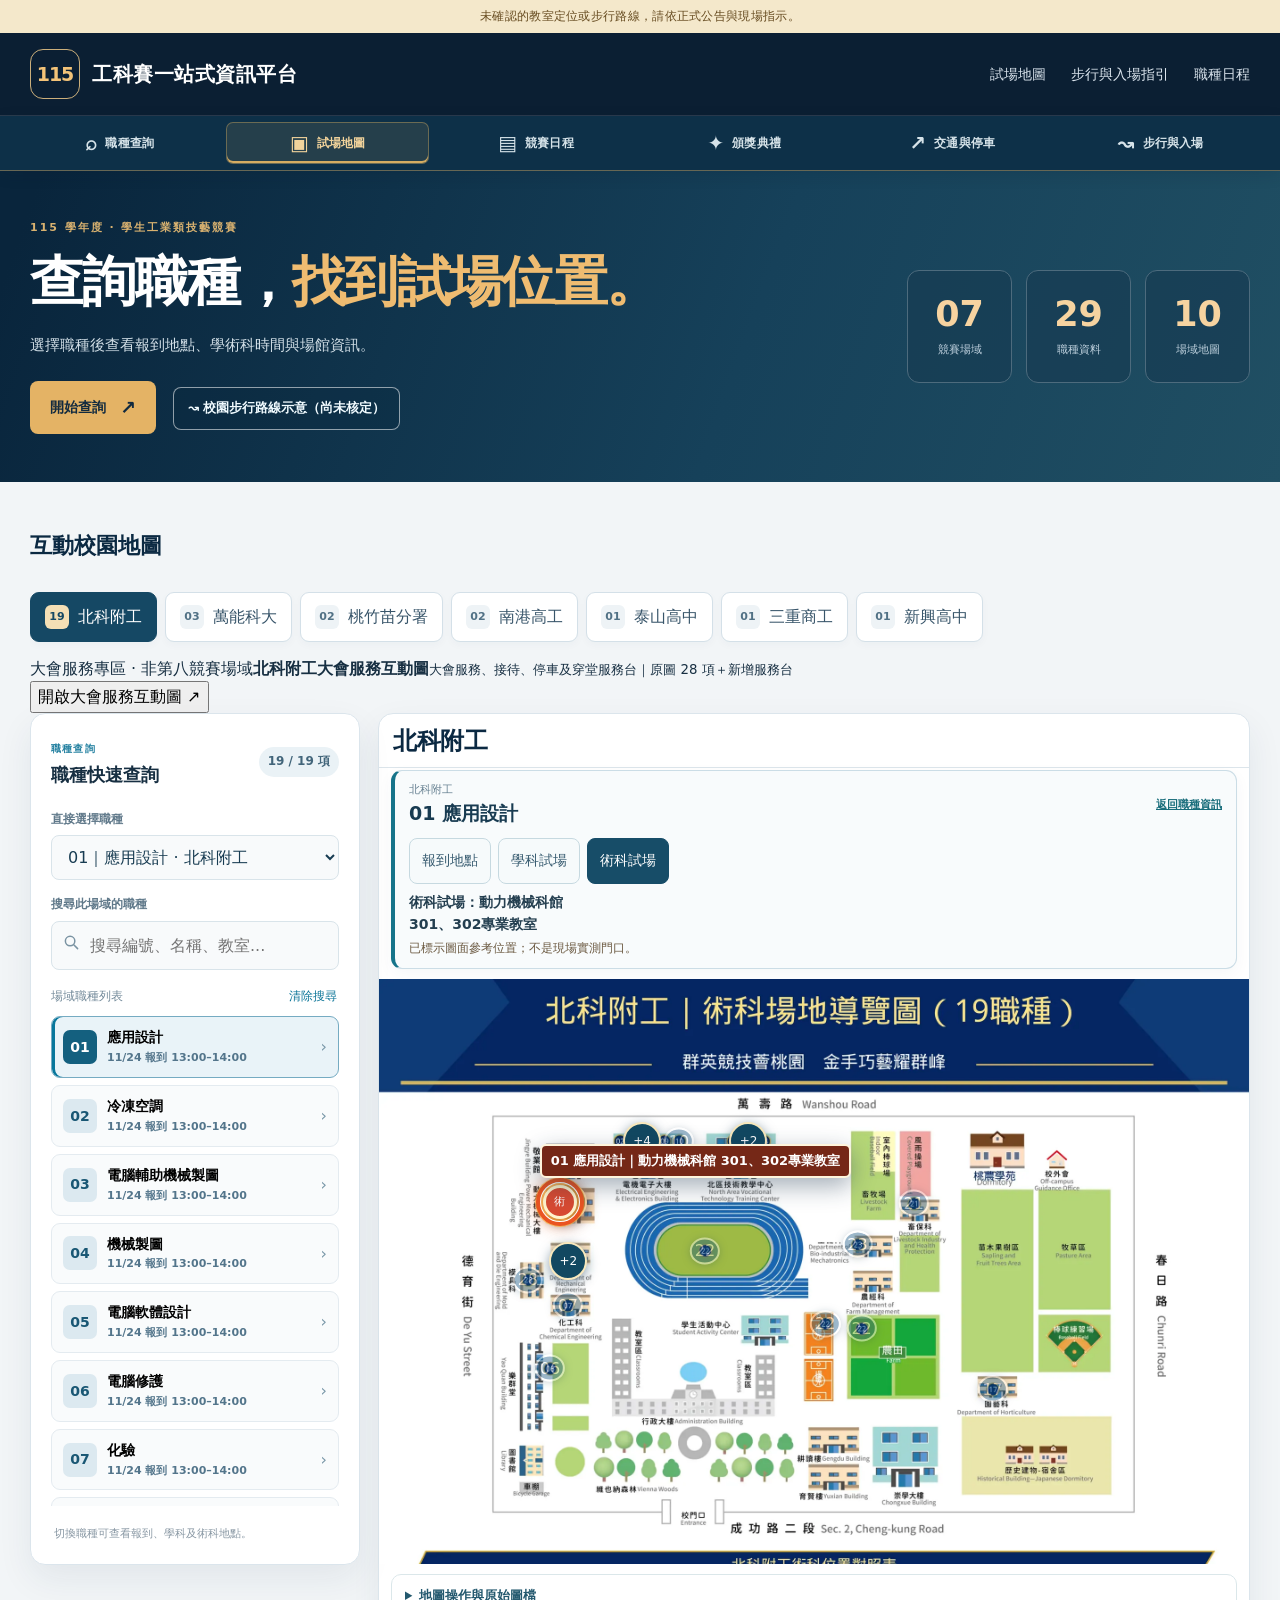
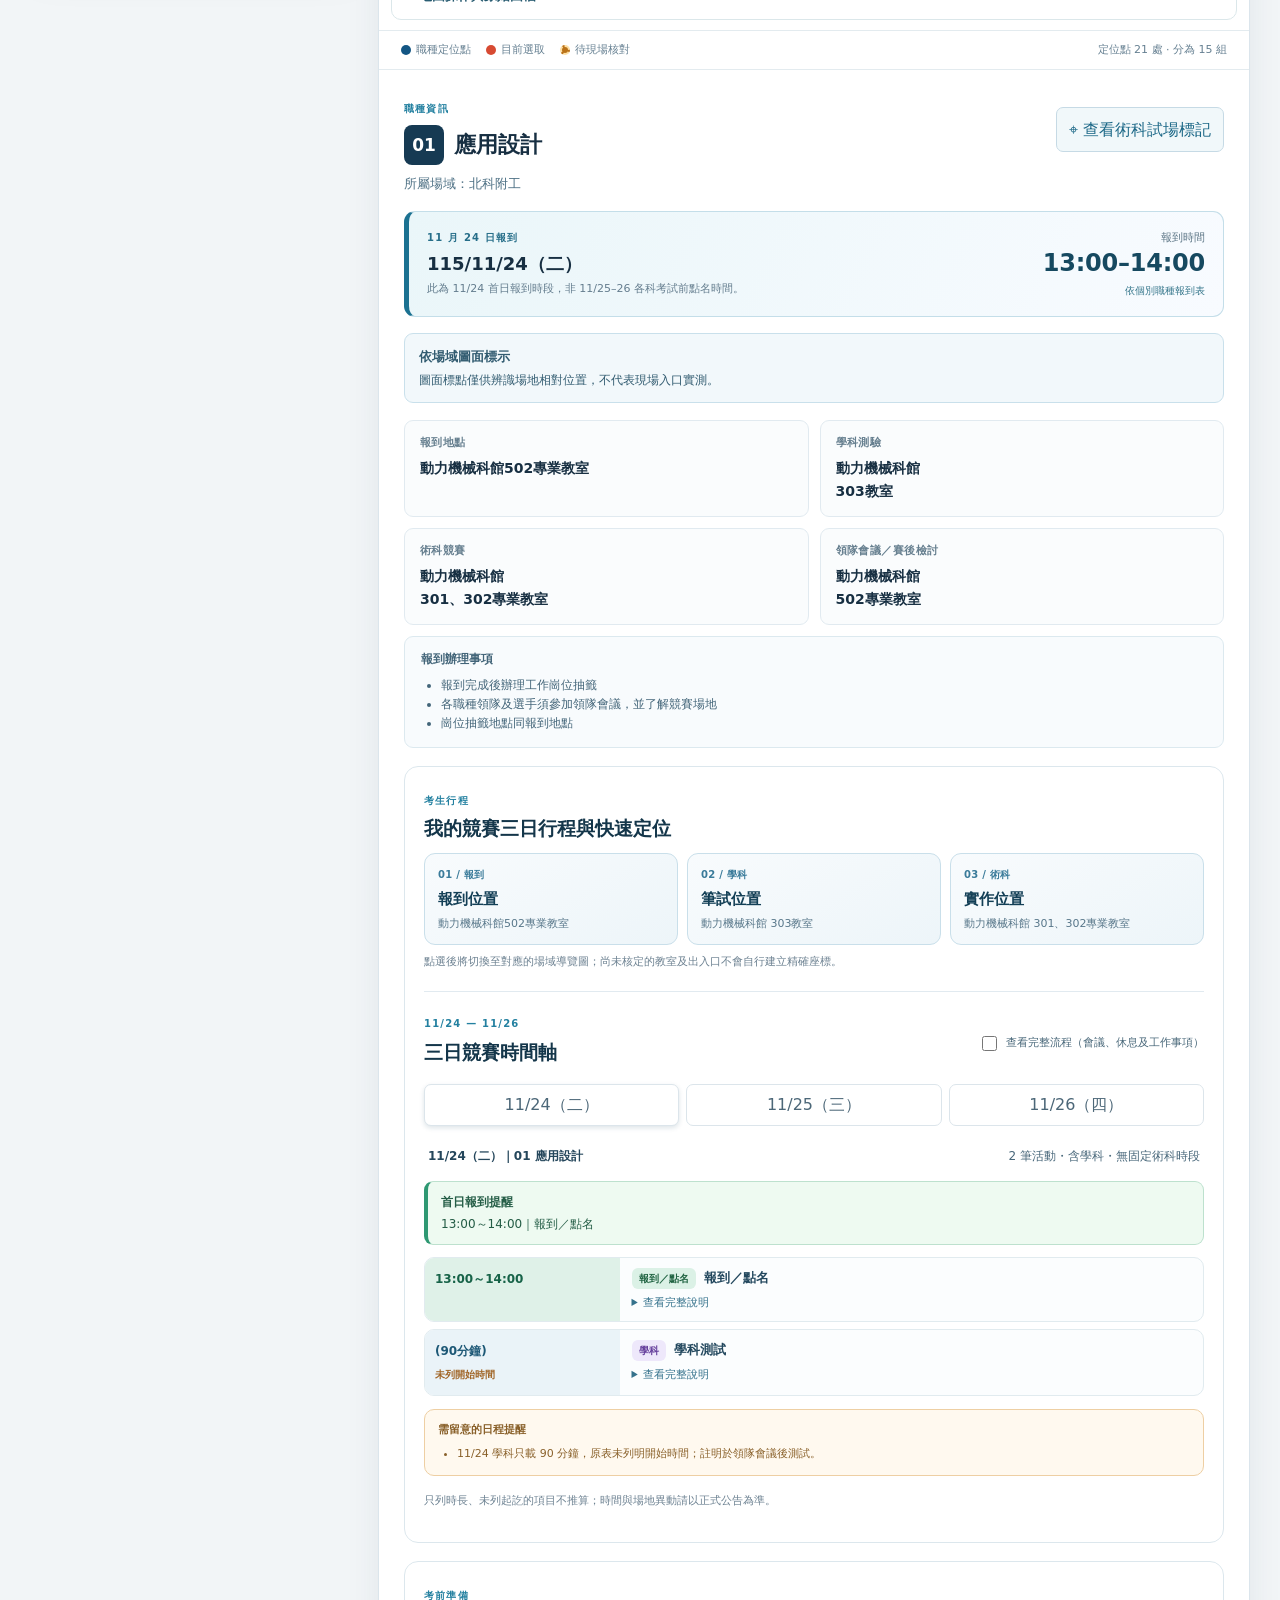
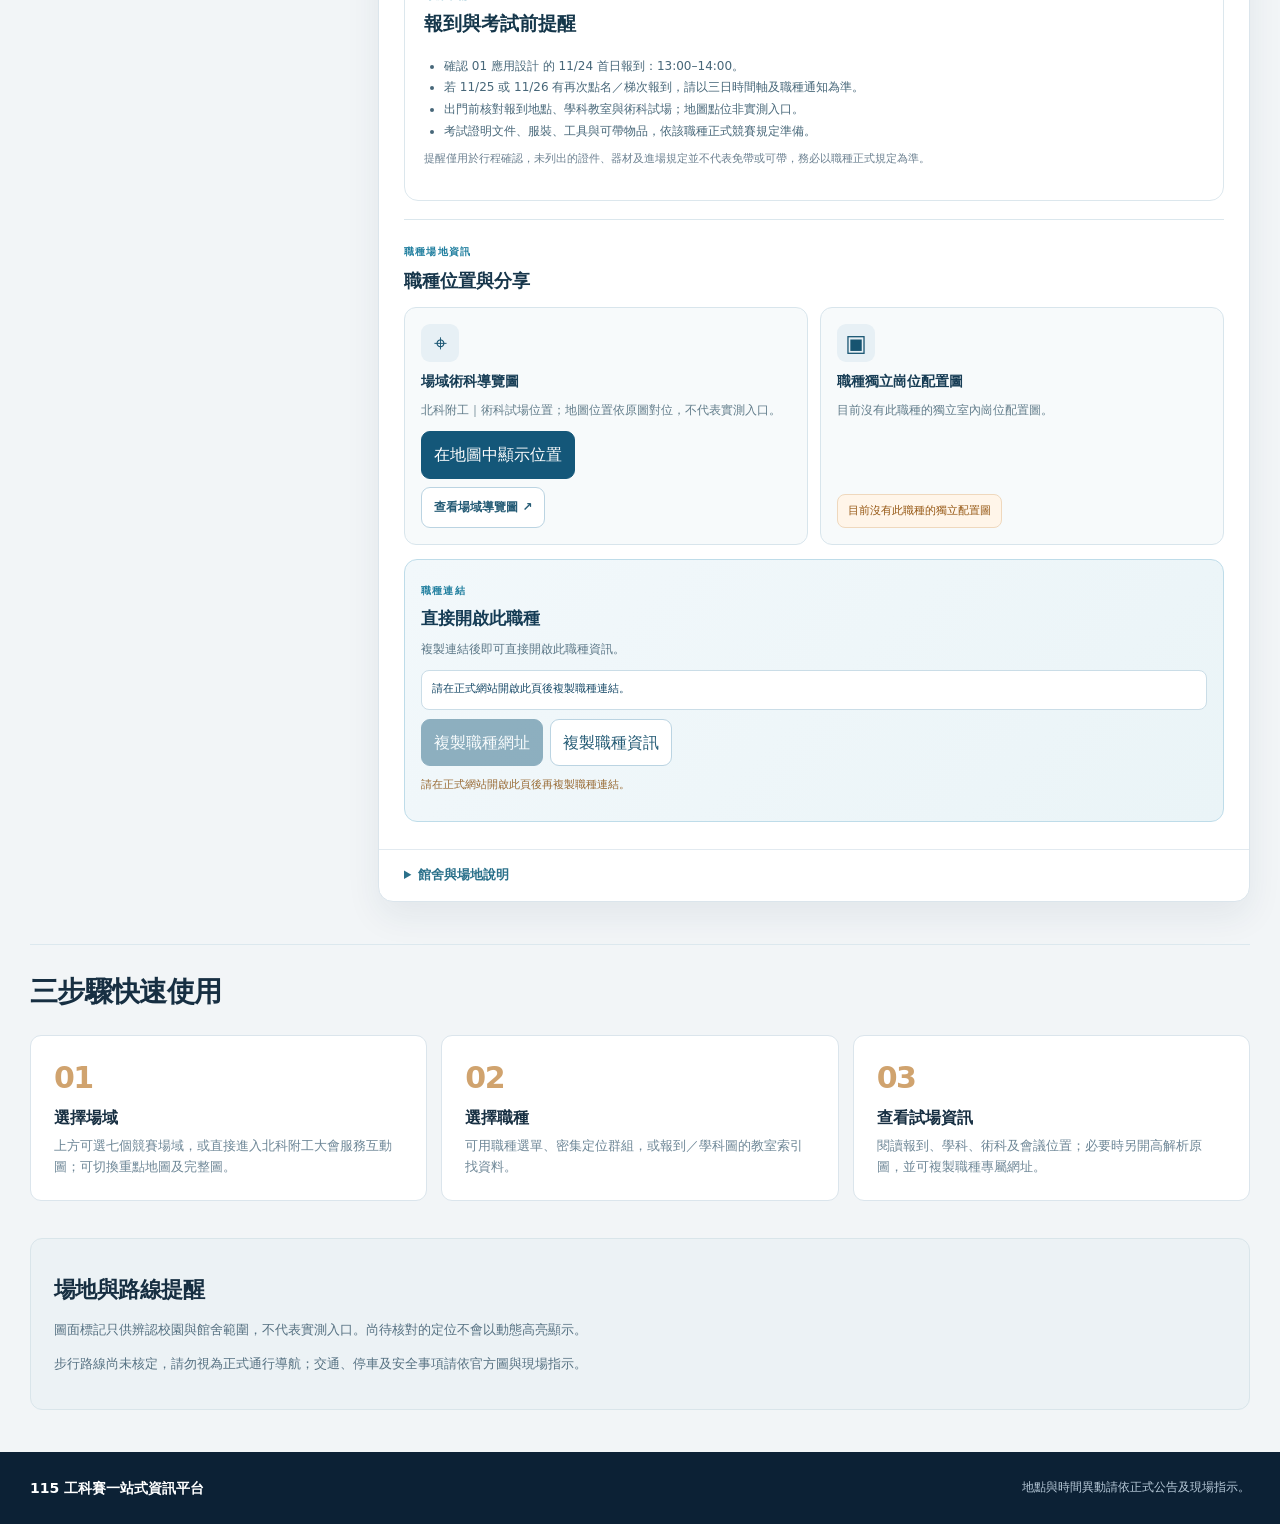
==== commit 998589a8: "V13 在七場域下方新增北科附工大會服務互動圖獨立入口" ====
--- a/sixth/index.html
+++ b/sixth/index.html
@@ -46,7 +46,11 @@
 <section aria-labelledby="explorer-title" class="explorer-section" id="explorer">
 <div class="section-heading"><div><h2 id="explorer-title">互動校園地圖</h2><p class="section-subtitle">先選場域，也可以直接選擇 01–29 職種。圖上已標點的職種可點選查看細節；重點圖為視圖裁切，位置不代表實測入口。</p></div><span class="light-pill">地圖標記僅供辨認位置；待核對點不會動態高亮。</span></div>
 <div aria-label="選擇競賽場域" class="site-tabs" id="siteTabs" role="group"></div>
-<div class="workspace">
+<div class="v13-service-entry" role="group" aria-label="大會服務獨立互動圖">
+  <div class="v13-service-entry-copy"><span class="v13-service-kicker">大會服務專區 · 非第八競賽場域</span><strong>北科附工大會服務互動圖</strong><small>大會服務、接待、停車及穿堂服務台｜原圖 28 項＋新增服務台</small></div>
+  <button class="v13-service-entry-button" type="button" id="serviceModeButton" aria-pressed="false" aria-controls="serviceSection">開啟大會服務互動圖 <span aria-hidden="true">↗</span></button>
+</div>
+<div class="workspace" id="mapWorkspace">
 <aside aria-labelledby="sidebar-title" class="sidebar">
 <div class="side-head"><div><span class="small-label">職種查詢</span><h3 id="sidebar-title">職種快速查詢</h3></div><span class="small-count" id="siteProgramCount">—</span></div>
 <label class="field"><span>直接選擇職種</span><select id="globalProgram"><option value="">選擇 01–29 職種</option></select></label>
@@ -184,7 +188,7 @@
 </div>
 </section>
 <section class="bottom-sections" id="instructions">
-<div><h2>三步驟快速使用</h2><div class="steps"><div><b>01</b><strong>選擇場域</strong><p>上方切換七個場域，北科附工另有四類地圖；可選重點地圖或完整圖。</p></div><div><b>02</b><strong>選擇職種</strong><p>可用職種選單、密集定位群組，或報到／學科圖的教室索引找資料。</p></div><div><b>03</b><strong>查看試場資訊</strong><p>閱讀報到、學科、術科及會議位置；必要時另開高解析原圖，並可複製職種專屬網址。</p></div></div></div>
+<div><h2>三步驟快速使用</h2><div class="steps"><div><b>01</b><strong>選擇場域</strong><p>上方可選七個競賽場域，或直接進入北科附工大會服務互動圖；可切換重點地圖及完整圖。</p></div><div><b>02</b><strong>選擇職種</strong><p>可用職種選單、密集定位群組，或報到／學科圖的教室索引找資料。</p></div><div><b>03</b><strong>查看試場資訊</strong><p>閱讀報到、學科、術科及會議位置；必要時另開高解析原圖，並可複製職種專屬網址。</p></div></div></div>
 </section>
 <section class="data-notes" id="data-notes"><div><p class="overline"></p><h2>場地與路線提醒</h2><p>圖面標記只供辨認校園與館舍範圍，不代表實測入口。尚待核對的定位不會以動態高亮顯示。</p><p>步行路線尚未核定，請勿視為正式通行導航；交通、停車及安全事項請依官方圖與現場指示。</p></div></section>
 </main>
--- a/sixth/styles.css
+++ b/sixth/styles.css
@@ -383,3 +383,53 @@
  .service-desk-orb::before,.service-desk-orb::after{animation:none!important;opacity:.85!important;transform:none!important}
 }
 @media print{.service-desk-map-prompt{display:none!important}}
+
+/* 115/11/23：服務台實際圖面疊點。座標固定在官方 14/16 號的中點。
+ * 群組按鈕僅視覺上移，絕不調整群組資料或其他原圖點座標。
+ */
+.map-pin.service-desk-pin{
+  z-index:25!important;isolation:isolate;overflow:visible!important;
+  width:42px;height:42px;min-width:42px;min-height:42px;
+  background:#ffd33e!important;color:#163448!important;
+  border:3px solid #fff!important;font-size:19px;font-weight:950;
+  box-shadow:0 0 0 6px #e8a21c66,0 0 20px 6px #ffc928bb,0 3px 14px #0b293f99!important;
+}
+.map-pin.service-desk-pin:hover,.map-pin.service-desk-pin:focus-visible{
+  z-index:32!important;transform:translate(-50%,-50%) scale(1.13);
+}
+.map-pin.service-desk-pin::before,.map-pin.service-desk-pin::after{
+  content:"";position:absolute;inset:-10px;box-sizing:border-box;border-radius:50%;
+  border:4px solid #ffc323;pointer-events:none;
+  animation:gkServiceDeskPulse 1.9s ease-out infinite;
+}
+.map-pin.service-desk-pin::after{inset:-14px;border-color:#fff;animation-delay:-.95s}
+.map-pin.service-desk-pin .service-desk-pin-label{
+  position:absolute;top:calc(100% + 7px);left:50%;transform:translateX(-50%);
+  color:#fff;background:#12364b;border:2px solid #ffe098;
+  border-radius:7px;font-weight:900;font-size:12px;line-height:1.25;letter-spacing:.02em;
+  padding:5px 9px;white-space:nowrap;box-shadow:0 2px 8px #0b294266;pointer-events:none;
+}
+/* 14、16 所在群組稍微往上顯示，確保「服」在原座標清晰可點。 */
+.map-pin.pin-cluster.near-desk-cluster{
+  z-index:18!important;transform:translate(-50%,-50%) translateY(-63px);
+  background:#17435f;border:3px solid #f0d89b;
+  box-shadow:0 3px 10px #0926387f!important;
+}
+.map-pin.pin-cluster.near-desk-cluster::after{
+  content:"";position:absolute;left:50%;top:100%;height:40px;
+  border-left:2px dashed #17435f9e;pointer-events:none;
+}
+.map-pin.pin-cluster.near-desk-cluster:hover,.map-pin.pin-cluster.near-desk-cluster:focus-visible{
+  z-index:28!important;transform:translate(-50%,-50%) translateY(-63px) scale(1.10);
+}
+@media(max-width:520px){
+ .map-pin.service-desk-pin{width:46px;height:46px;min-width:46px;min-height:46px;font-size:20px}
+ .map-pin.pin-cluster.near-desk-cluster{transform:translate(-50%,-50%) translateY(-70px)}
+ .map-pin.pin-cluster.near-desk-cluster:hover,.map-pin.pin-cluster.near-desk-cluster:focus-visible{
+   transform:translate(-50%,-50%) translateY(-70px) scale(1.08)}
+ .map-pin.service-desk-pin .service-desk-pin-label{font-size:12px}
+}
+@media(prefers-reduced-motion:reduce){
+ .map-pin.service-desk-pin::before,.map-pin.service-desk-pin::after{
+   animation:none!important;opacity:.85!important;transform:none!important}
+}
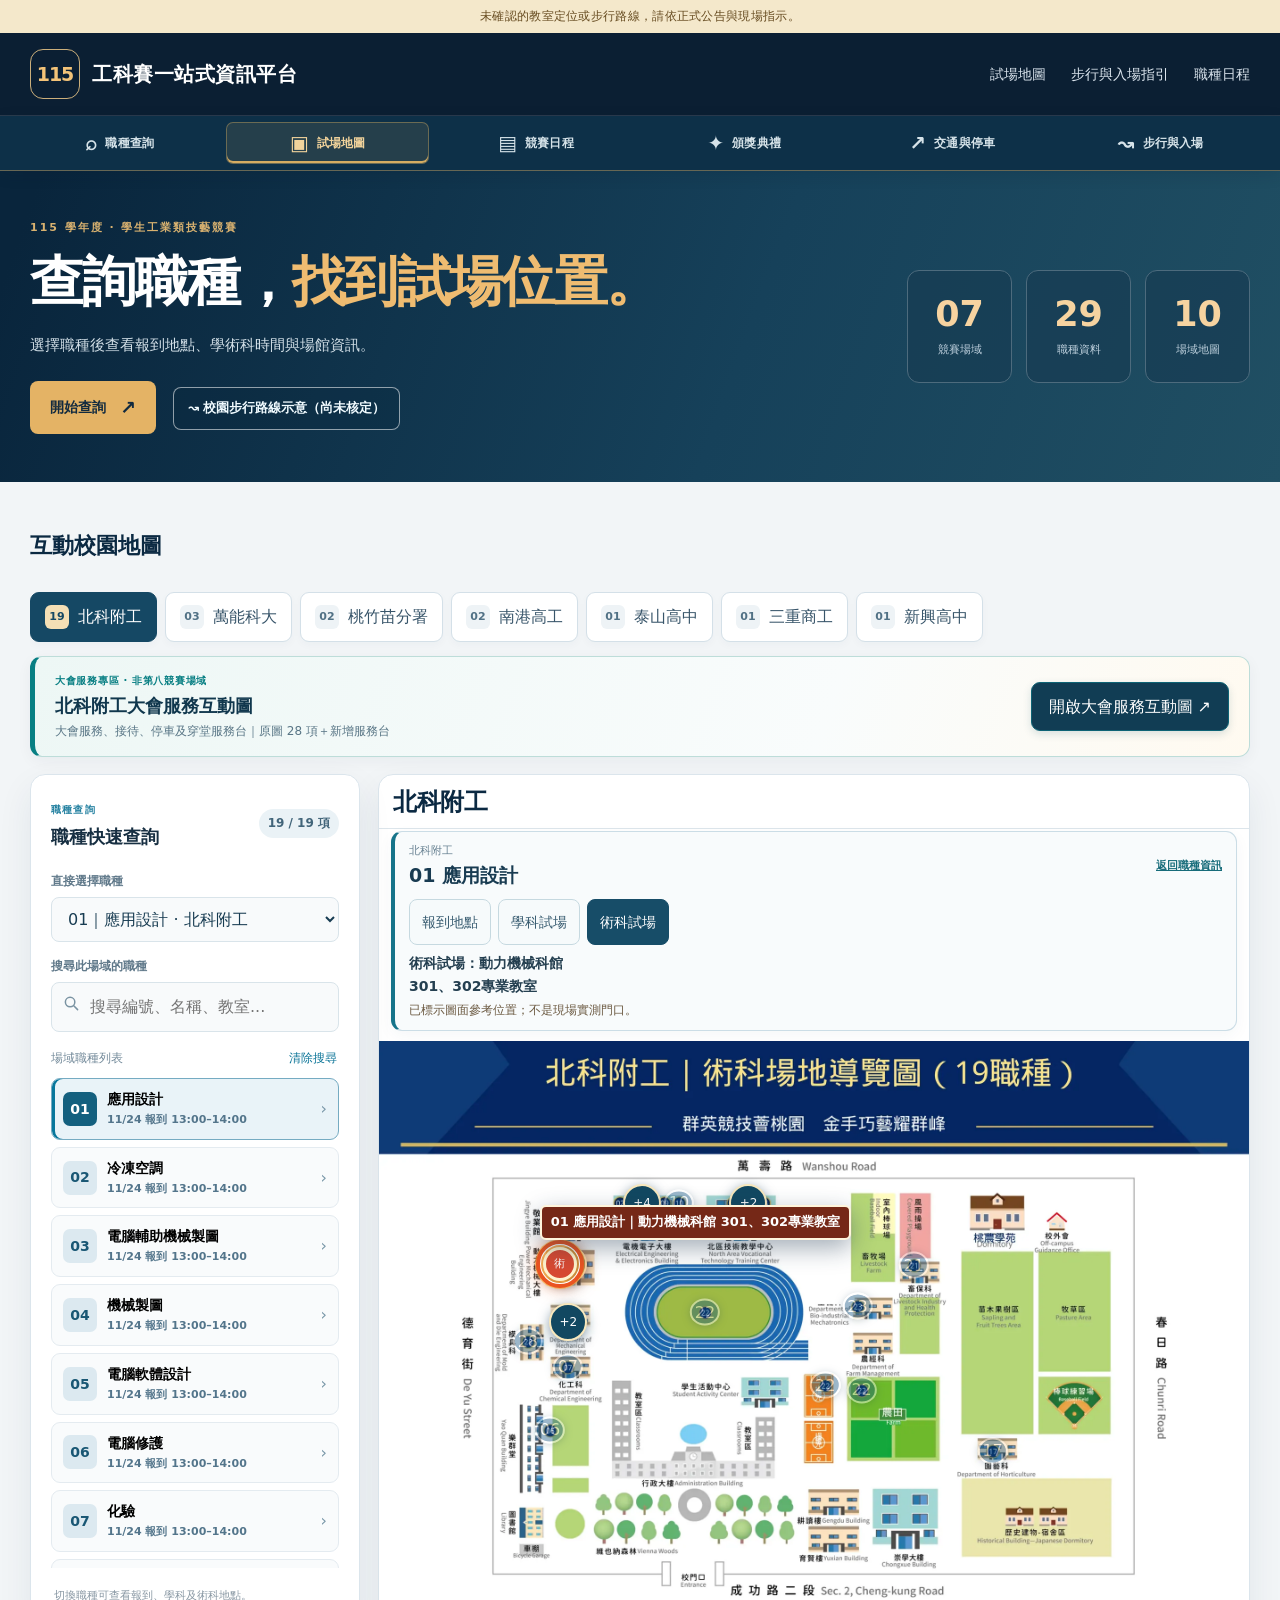
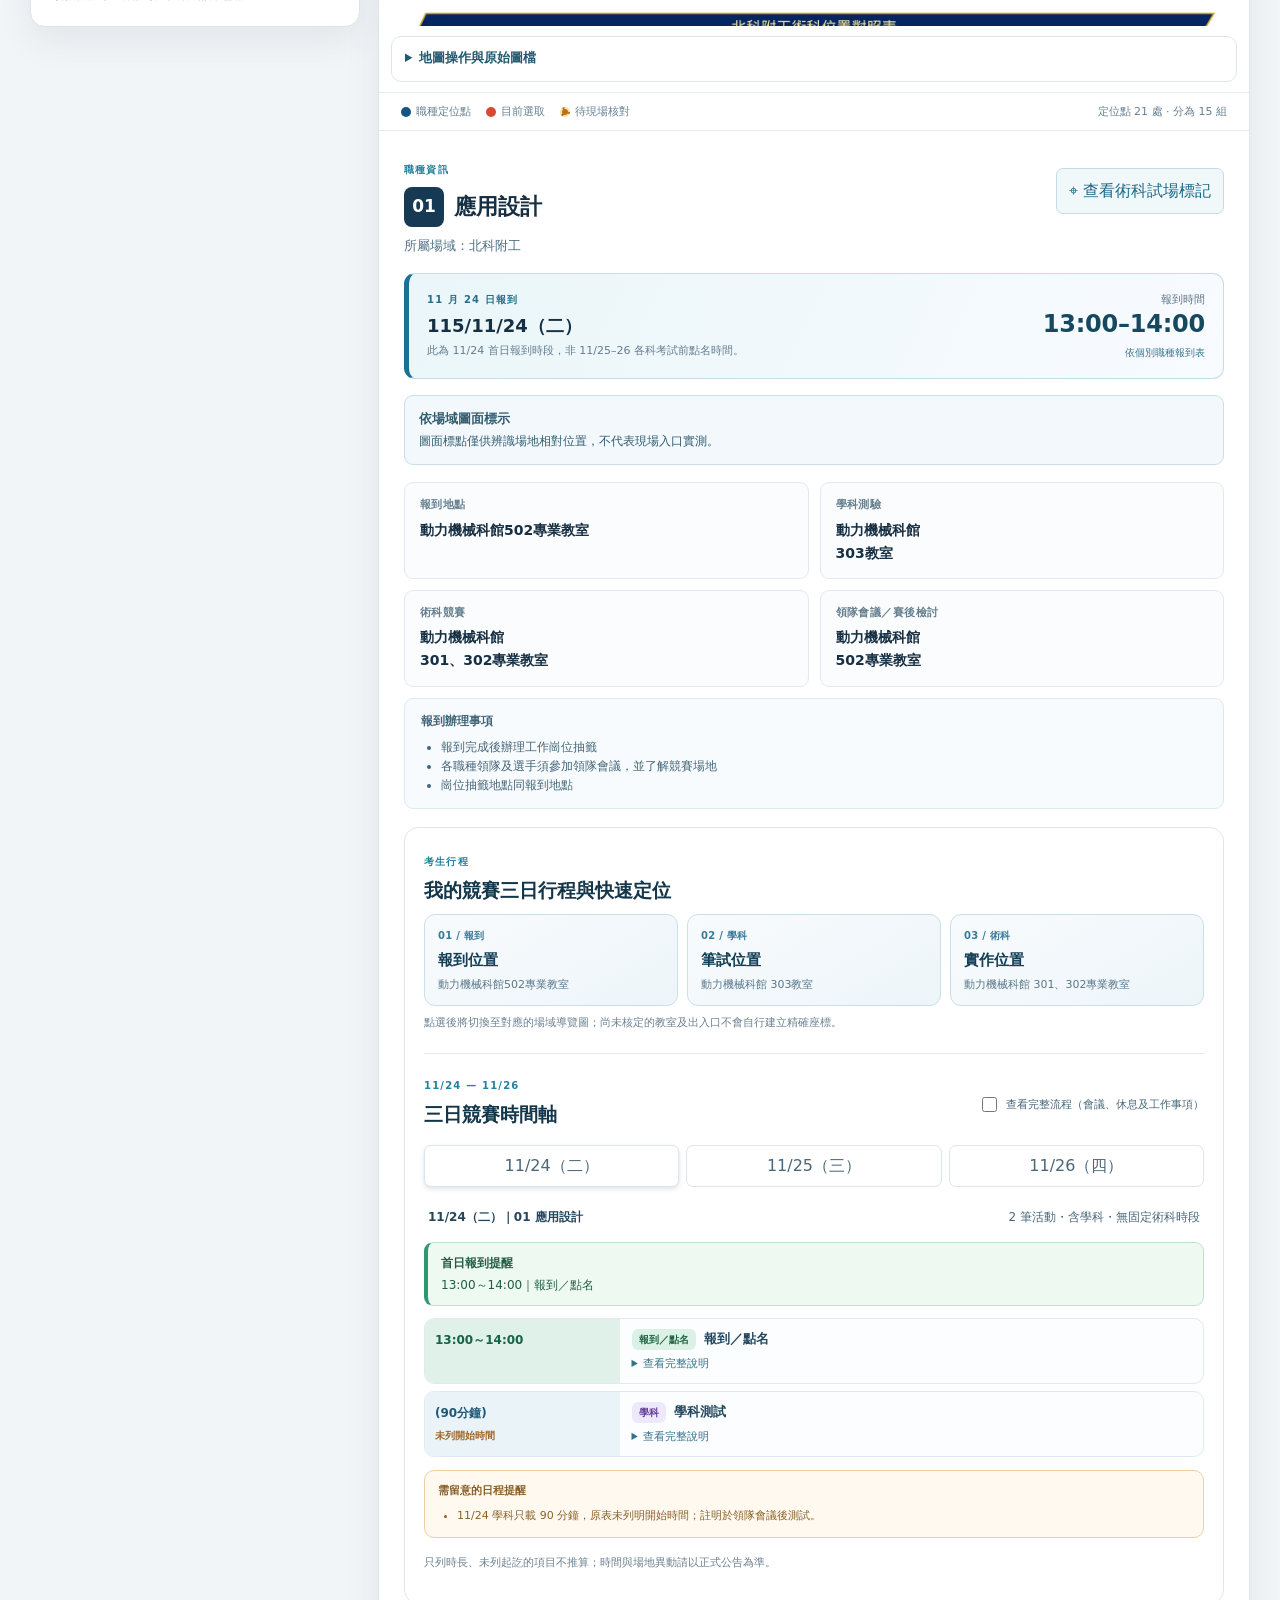
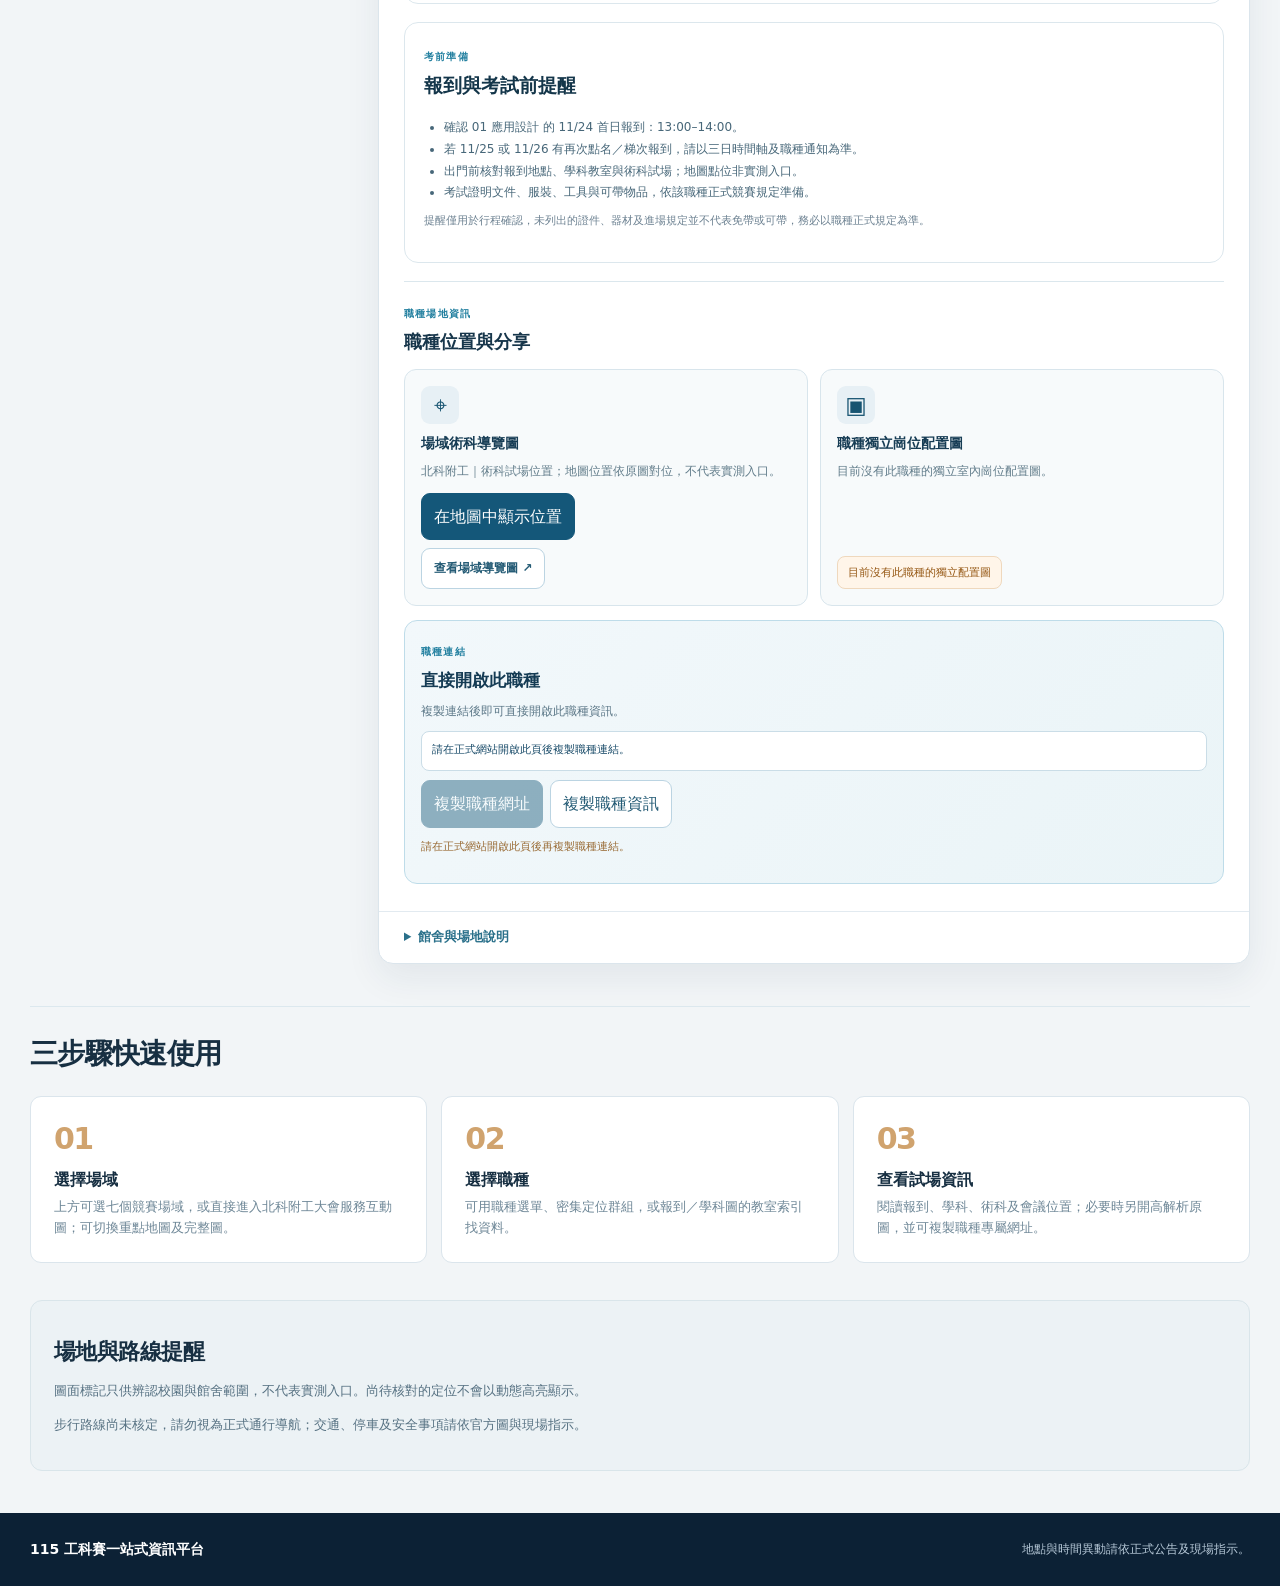
==== commit ca25f260: "V14 地圖資訊文案、圖例與獨立服務按鈕加入可動態更新的語意標記" ====
--- a/sixth/index.html
+++ b/sixth/index.html
@@ -44,11 +44,11 @@
 </section>
 <main class="shell">
 <section aria-labelledby="explorer-title" class="explorer-section" id="explorer">
-<div class="section-heading"><div><h2 id="explorer-title">互動校園地圖</h2><p class="section-subtitle">先選場域，也可以直接選擇 01–29 職種。圖上已標點的職種可點選查看細節；重點圖為視圖裁切，位置不代表實測入口。</p></div><span class="light-pill">地圖標記僅供辨認位置；待核對點不會動態高亮。</span></div>
+<div class="section-heading"><div><h2 id="explorer-title">互動校園地圖</h2><p class="section-subtitle" id="explorerSubtitle">先選場域，也可以直接選擇 01–29 職種。圖上已標點的職種可點選查看細節；重點圖為視圖裁切，位置不代表實測入口。</p></div><span class="light-pill" id="explorerNotice">地圖標記僅供辨認位置；待核對點不會動態高亮。</span></div>
 <div aria-label="選擇競賽場域" class="site-tabs" id="siteTabs" role="group"></div>
 <div class="v13-service-entry" role="group" aria-label="大會服務獨立互動圖">
   <div class="v13-service-entry-copy"><span class="v13-service-kicker">大會服務專區 · 非第八競賽場域</span><strong>北科附工大會服務互動圖</strong><small>大會服務、接待、停車及穿堂服務台｜原圖 28 項＋新增服務台</small></div>
-  <button class="v13-service-entry-button" type="button" id="serviceModeButton" aria-pressed="false" aria-controls="serviceSection">開啟大會服務互動圖 <span aria-hidden="true">↗</span></button>
+  <button class="v13-service-entry-button" type="button" id="serviceModeButton" aria-pressed="false" aria-controls="serviceSection mapViewport">開啟大會服務互動圖 <span aria-hidden="true">↗</span></button>
 </div>
 <div class="workspace" id="mapWorkspace">
 <aside aria-labelledby="sidebar-title" class="sidebar">
@@ -86,7 +86,7 @@
 <button class="tool-btn tool-text" id="zoomReset" type="button">重設</button>
 </div>
 </div><div class="map-compact-downloads"><a class="original-link" href="#" id="originalLink" rel="noopener" target="_blank">開啟原始高解析圖 <span aria-hidden="true">↗</span></a><a class="original-link" download="" href="#" id="downloadOriginal">下載原始圖檔 <span aria-hidden="true">↓</span></a></div><div aria-live="polite" class="map-hint" id="mapStatus">點選地圖中的編號，可查看職種與場地資訊。</div><details class="map-shortcuts" hidden="" id="mapShortcutBox"><summary id="mapShortcutHeading">圖面職種查詢索引</summary><div class="shortcut-explain" id="mapShortcutExplain"></div><div class="shortcut-list" id="mapShortcutList"></div></details></div></details>
-<div class="map-footer"><span><i class="legend-pip legend-other"></i>職種定位點</span><span><i class="legend-pip legend-current"></i>目前選取</span><span><i class="legend-pip legend-pending"></i>待現場核對</span><span id="pinCount">—</span></div>
+<div class="map-footer" aria-label="地圖標記說明"><span id="mapLegendPrimary"><i class="legend-pip legend-other"></i>職種定位點</span><span id="mapLegendSelected"><i class="legend-pip legend-current"></i>目前選取</span><span id="mapLegendPending"><i class="legend-pip legend-pending"></i>待現場核對</span><span id="pinCount">—</span></div>
 <div aria-label="密集定位群組清單" aria-modal="false" class="cluster-chooser" hidden="" id="clusterChooser" role="dialog"><div class="cluster-head"><strong id="clusterTitle">選擇定位點</strong><button aria-label="關閉定位群組" id="clusterClose" type="button">✕</button></div><div class="cluster-items" id="clusterItems"></div><p>群組只合併畫面上的點選按鈕，不會改動原始座標或核定狀態。</p></div>
 <section aria-labelledby="services-title" class="service-section" hidden="" id="serviceSection">
 <div class="service-head"><div><span class="small-label">大會服務對照</span><h3 id="services-title">北科附工大會服務（原圖 01–28＋新增穿堂服務台）</h3></div><span class="small-count">原圖 28 項＋1 新增</span></div>
--- a/sixth/styles.css
+++ b/sixth/styles.css
@@ -433,3 +433,51 @@
  .map-pin.service-desk-pin::before,.map-pin.service-desk-pin::after{
    animation:none!important;opacity:.85!important;transform:none!important}
 }
+
+/* V13 | 大會服務圖作為七場域以外的獨立操作模式 */
+.v13-service-entry{
+ display:flex;align-items:center;justify-content:space-between;gap:18px;
+ padding:16px 20px;margin:0 0 17px;
+ background:linear-gradient(110deg,#edf7f5 0%,#f9fcfc 65%,#fffaf0 100%);
+ border:1px solid #bdddd9;border-left:5px solid #087f83;border-radius:12px;
+ box-shadow:0 4px 15px #0b29420c;
+}
+.v13-service-entry-copy{min-width:0;display:flex;flex-direction:column;gap:4px}
+.v13-service-kicker{color:#087f83;font-size:10px;font-weight:850;letter-spacing:.07em}
+.v13-service-entry-copy strong{color:#10374d;font-size:18px;line-height:1.4}
+.v13-service-entry-copy small{color:#587585;font-size:12px;line-height:1.55}
+.v13-service-entry-button{
+ flex:none;min-height:46px;display:inline-flex;align-items:center;justify-content:center;gap:8px;
+ border-radius:9px;border:1px solid #0d6375;padding:11px 17px;
+ background:#113d54;color:#fff;font-size:13px;font-weight:850;cursor:pointer;
+ box-shadow:0 3px 8px #0d4b6028
+}
+.v13-service-entry-button:hover{background:#0e6674;color:#fff}
+.v13-service-entry-button:focus-visible{outline:3px solid #d5ac62;outline-offset:3px}
+.v13-service-entry-button[aria-pressed="true"]{color:#0d4a4e;background:#dff3ee;border:1px solid #66a99c}
+.v13-service-mode .v13-service-entry{border-color:#65b1aa;background:linear-gradient(110deg,#e4f4f0,#f5fbf9)}
+.v13-service-mode #mapWorkspace{grid-template-columns:minmax(0,1fr)}
+.v13-service-mode #mapWorkspace>.sidebar,
+.v13-service-mode #destinationCard{display:none!important}
+.v13-service-mode #mapWorkspace>.main-panel{min-width:0}
+.v13-service-mode #serviceSection{display:block!important}
+.v13-service-mode #serviceSection[hidden]{display:none!important}
+.v13-service-mode .service-head h3{font-size:19px;color:#123b54}
+.v13-service-mode #mapViewport{height:min(640px,72vh)}
+.v13-service-mode .service-list{grid-template-columns:repeat(3,minmax(0,1fr));max-height:310px}
+.v13-service-mode .map-footer{background:#fff}
+@media(max-width:800px){
+ .v13-service-entry{align-items:stretch;flex-direction:column;gap:12px;padding:14px}
+ .v13-service-entry-button{width:100%;min-height:46px}
+ .v13-service-mode .service-list{grid-template-columns:repeat(2,minmax(0,1fr))}
+}
+@media(max-width:520px){
+ .v13-service-entry{margin-bottom:12px;padding:12px}
+ .v13-service-entry-copy strong{font-size:16px}
+ .v13-service-entry-copy small{font-size:11px}
+ .v13-service-mode #mapViewport{height:auto;min-height:260px;max-height:480px}
+ .v13-service-mode .service-list{grid-template-columns:1fr;max-height:270px}
+ .v13-service-mode .service-section{padding:16px 13px}
+ .v13-service-mode .service-head{align-items:flex-start;gap:8px}
+ .v13-service-mode .service-head h3{font-size:16px}
+}
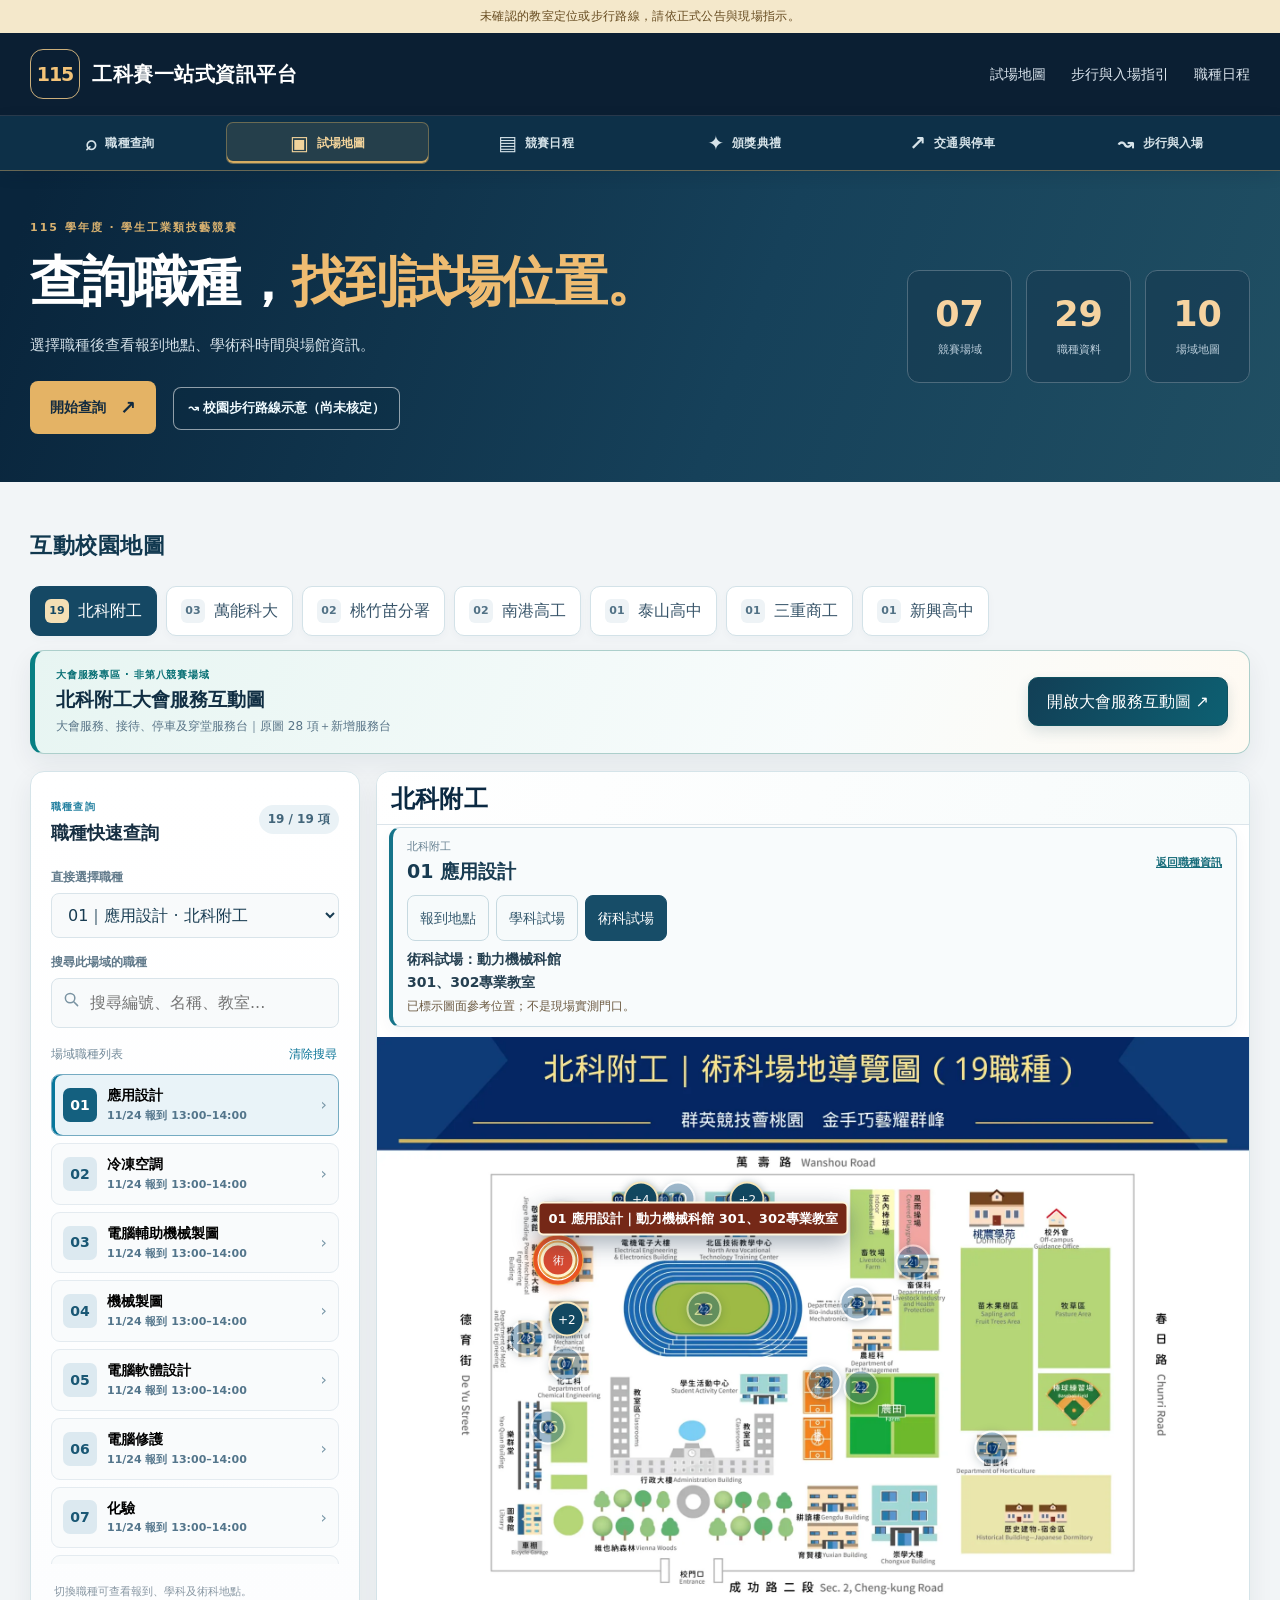
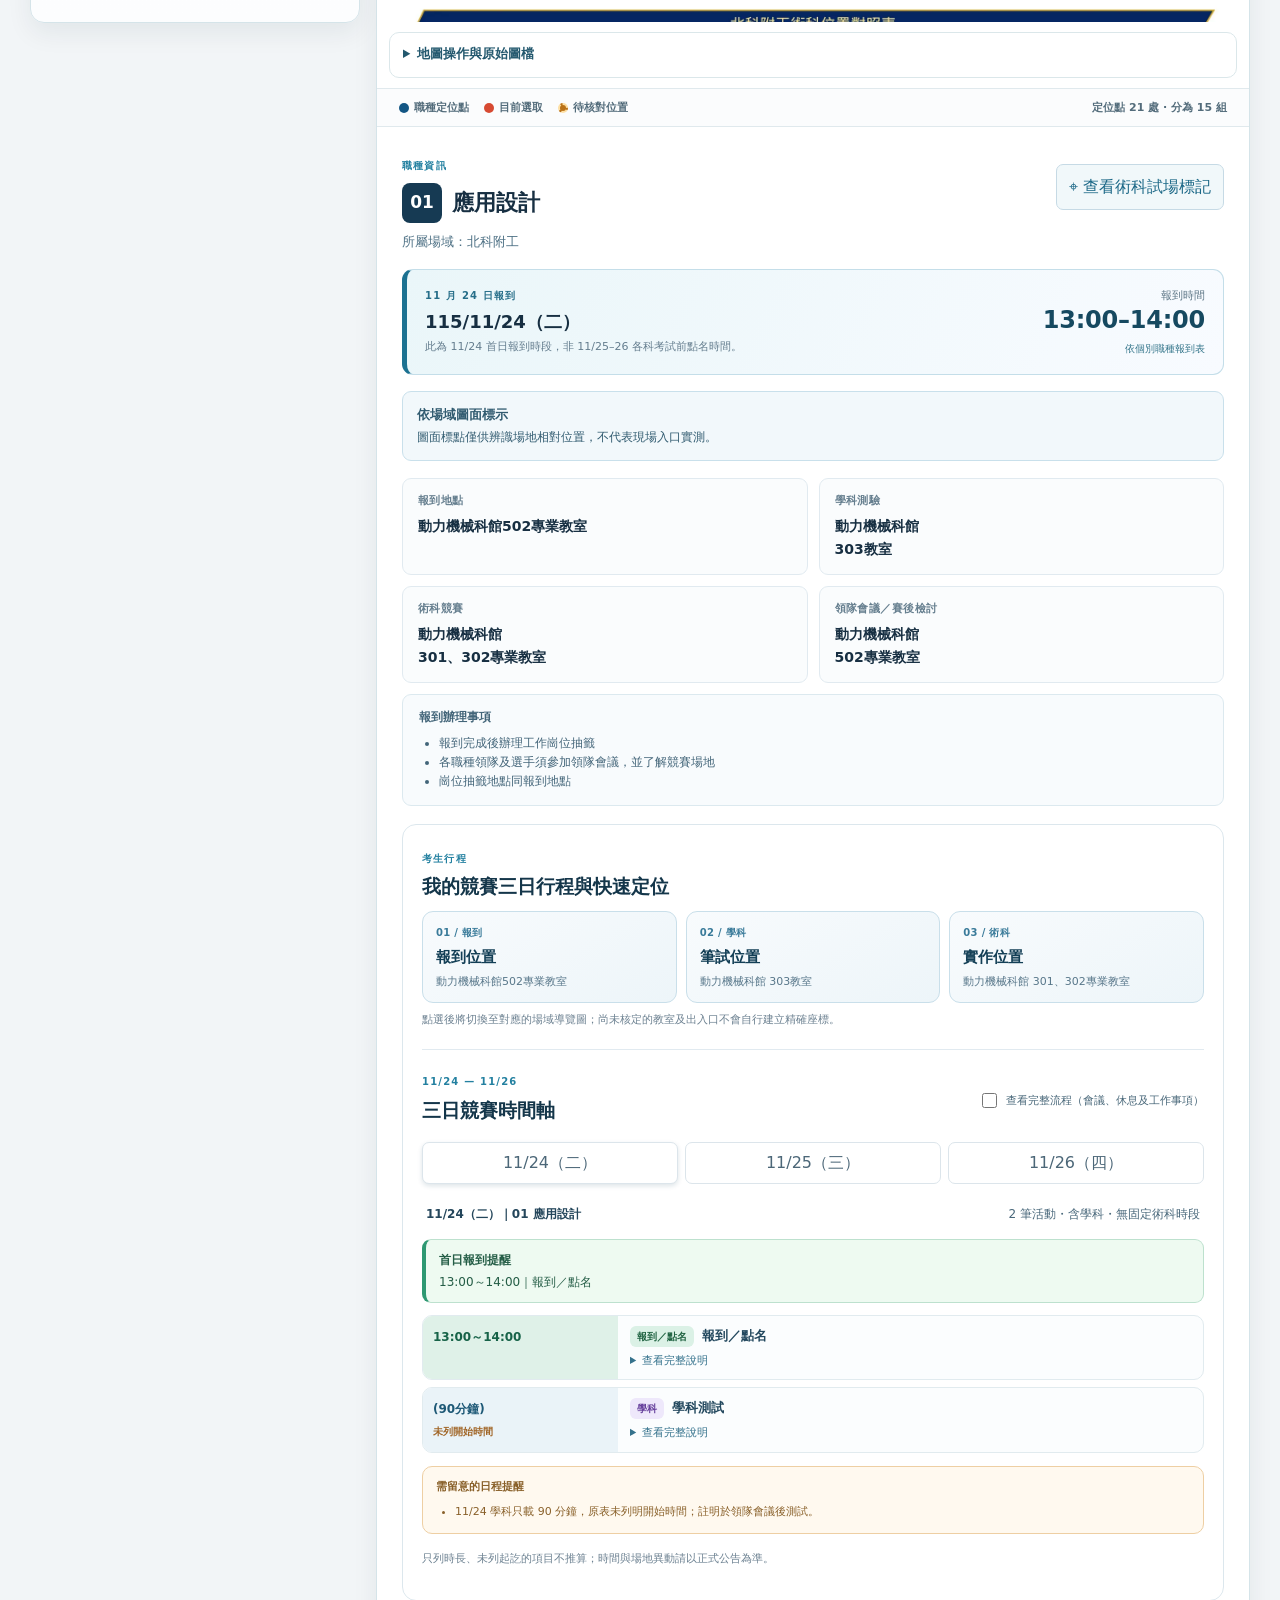
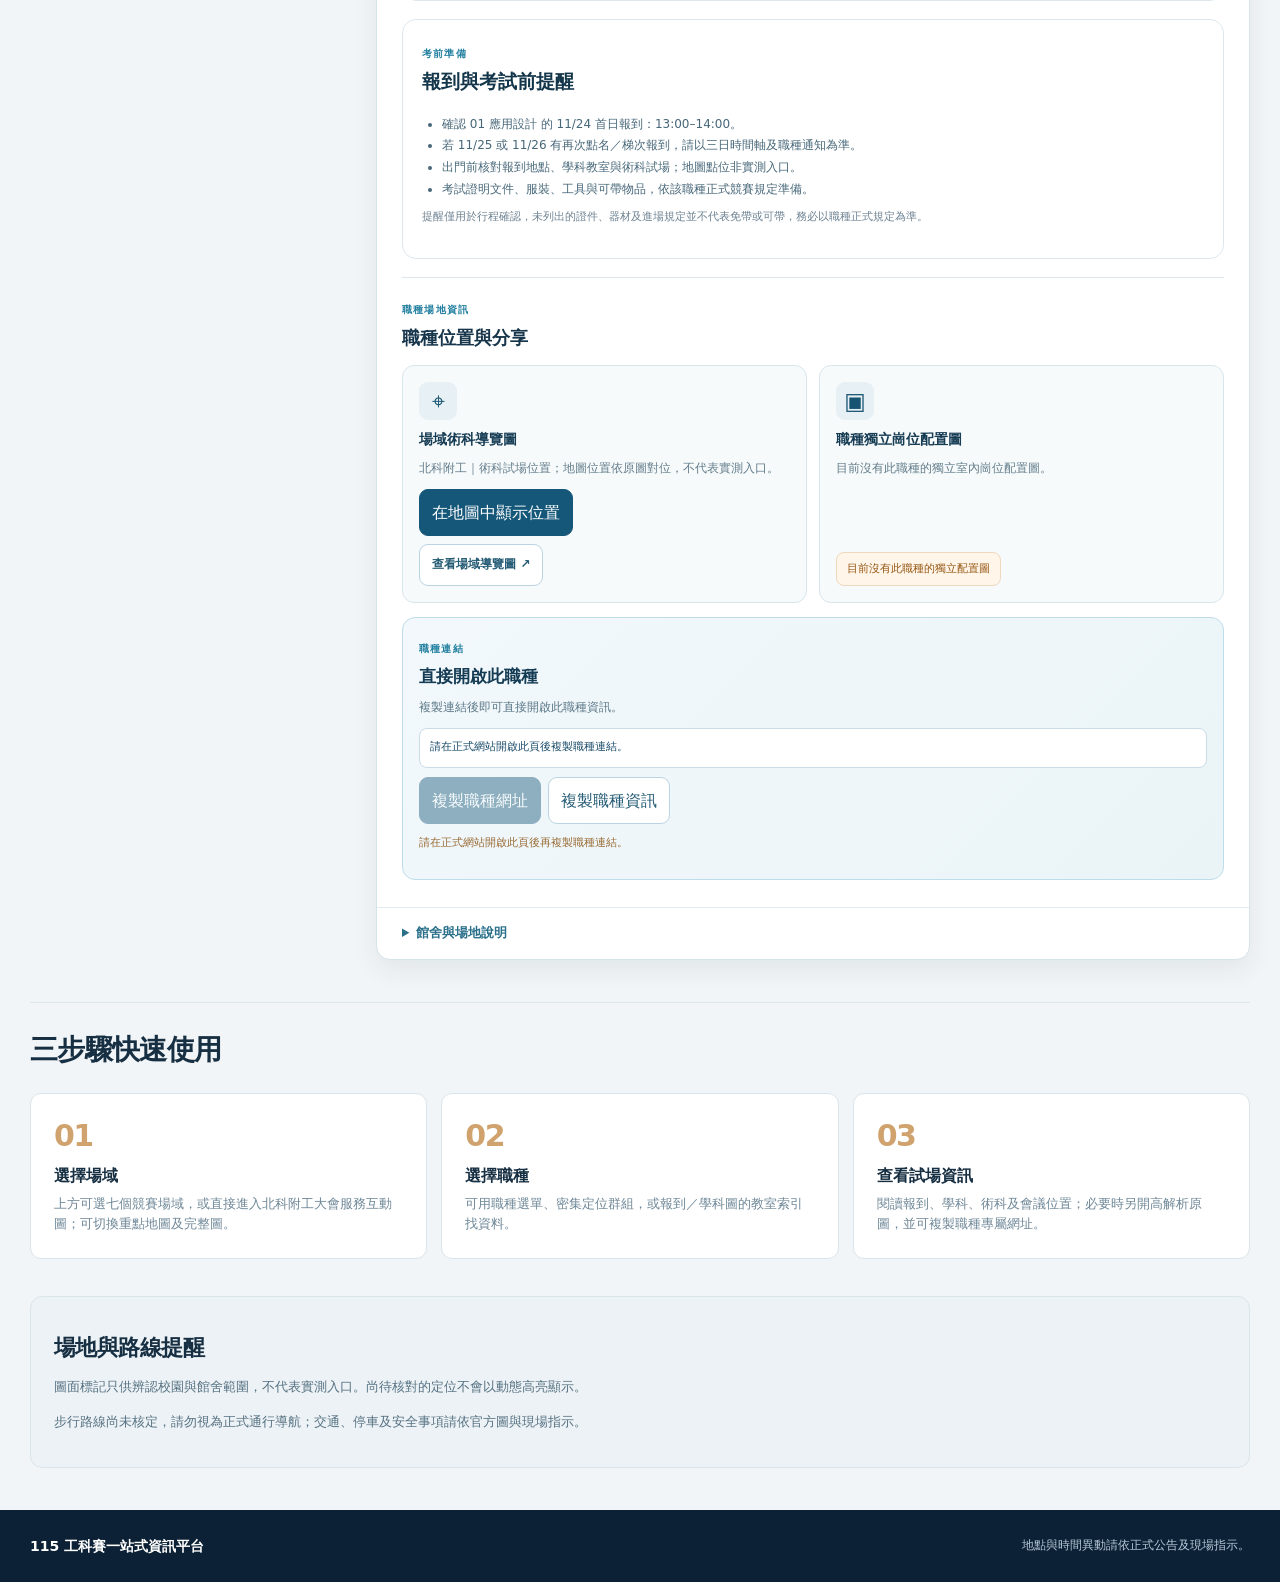
==== commit c8184d4c: "V14 sixth/index.html 載入共用進階美術精修樣式" ====
--- a/sixth/index.html
+++ b/sixth/index.html
@@ -19,6 +19,7 @@
 <link href="../adaptive-layout.css" rel="stylesheet"/><link rel="stylesheet" href="../site-switch.css"/>
 <script defer src="../site-switch.js"></script>
 <link rel="stylesheet" href="../design-v12.css">
+<link rel="stylesheet" href="v14-map.css">
 </head>
 <body class="adaptive-site">
 <a class="skip" href="#explorer">跳至互動地圖</a>
--- a/sixth/v14-map.css
+++ b/sixth/v14-map.css
@@ -0,0 +1,147 @@
+/* V14 — 互動地圖進階美術精修
+   不更動圖像、圖面百分比座標、群組結構及呼吸燈用途。
+*/
+:root{
+ --map14-ink:#102e42;--map14-navy:#102f46;--map14-teal:#098083;
+ --map14-border:#d5e4e9;--map14-gold:#e9b849;
+ --map14-shadow:0 10px 26px rgba(10,43,63,.07);
+}
+body{background:#f3f7f9}
+.explorer-section{scroll-margin-top:84px}
+.explorer-section .section-heading{margin-bottom:18px}
+.explorer-section .section-heading h2{font-weight:900;letter-spacing:.025em;color:#11384f}
+.explorer-section .section-subtitle{max-width:860px;line-height:1.85;color:#536f7f;font-size:13px}
+.explorer-section .light-pill{border:1px solid #d3e5e6;color:#245c63;background:#eff8f7;line-height:1.6}
+.site-tabs{scroll-padding-inline:12px;gap:9px;scroll-behavior:smooth}
+.site-tab{min-height:46px;border-radius:10px;border-color:#d3e2e8;font-weight:850;transition:border-color .16s,box-shadow .16s,background .16s}
+.site-tab:hover{border-color:#5ea8a8;box-shadow:0 4px 12px rgba(12,70,90,.075)}
+.site-tab:focus-visible,.v13-service-entry-button:focus-visible,.map-pin:focus-visible,.service-item:focus-visible{
+ outline:3px solid #d5a64b!important;outline-offset:3px!important
+}
+.v13-service-entry{
+ border-radius:14px;min-height:96px;padding:16px 21px;
+ background:linear-gradient(112deg,#e7f5f2,#f8fcfc 65%,#fffaf2);
+ border:1px solid #accfcb;border-left:5px solid #087f83;
+ box-shadow:var(--map14-shadow);
+}
+.v13-service-entry-copy strong{font-weight:900;font-size:19px;line-height:1.35;color:#102e43}
+.v13-service-entry-copy small{font-size:12px;color:#587487;line-height:1.7}
+.v13-service-kicker{color:#076f74;font-weight:900;letter-spacing:.08em}
+.v13-service-entry-button{
+ min-height:46px;padding:11px 18px;font-weight:900;
+ background:linear-gradient(120deg,#123f56,#0d6072);border-color:#0f5160;
+ box-shadow:0 6px 14px #16455c24;border-radius:10px
+}
+.v13-service-entry-button:hover{background:linear-gradient(120deg,#0f5668,#0a7c7c)}
+.v13-service-entry-button[aria-pressed=true]{background:#d9f0e9;color:#135b5b;border-color:#69ada1;box-shadow:none}
+.workspace{gap:16px}
+.sidebar,.main-panel{
+ border-color:var(--map14-border);
+ box-shadow:var(--map14-shadow);
+ border-radius:14px
+}
+.sidebar{background:linear-gradient(180deg,#fff,#fcfdfe)}
+.sidebar .side-head h3{font-weight:900}
+.map-head{padding:18px 22px 15px;background:linear-gradient(110deg,#fff,#f7fbfb);border-bottom:1px solid #edf1f2}
+.map-head h3{font-weight:900;letter-spacing:.01em;line-height:1.5;color:#0d3148;font-size:21px}
+.map-subtitle{line-height:1.75;font-size:12px;color:#617e8c}
+.map-viewport{background:#e6edf1}
+.map-footer{background:#fbfcfd;border-color:#e0e9ed;color:#536c7b;font-weight:700}
+.map-footer span{line-height:1.6}
+.legend-service{background:#bc4d3b}
+.legend-desk{background:#f4c136;border:2px solid #fff;box-shadow:0 0 0 1px #ab832c}
+.service-section{border-top:1px solid #e0e9ed}
+.service-head h3{font-weight:900;color:#123b54}
+.service-intro{color:#547081;font-size:12px;line-height:1.85}
+.service-section .field input{
+ background:#fff;border:1px solid #bdd3dd;min-height:46px;
+ border-radius:10px;box-shadow:0 2px 6px #23475908
+}
+.service-section .field input:focus{outline:3px solid #a3dad470;outline-offset:1px;border-color:#118a87}
+.service-list{gap:9px}
+.service-item{
+ min-height:46px;border:1px solid #d9e6ec;border-radius:10px;
+ font-weight:750;color:#365a70;padding:11px 12px;
+ background:#fff;transition:border-color .15s,background-color .15s,box-shadow .15s
+}
+.service-item:hover{background:#eff8f7;border-color:#a0cacb;box-shadow:0 3px 9px #103d5212}
+.service-item[aria-pressed=true]{
+ background:#e9f6f2;border-color:#5aaba3;
+ box-shadow:inset 4px 0 0 #118782
+}
+.service-item .service-no{min-width:31px;border-radius:7px;font-size:11px;font-weight:900}
+.service-item[aria-pressed=true] .service-no{background:#117e80;color:#fff}
+.service-item.service-item-desk{
+ background:linear-gradient(110deg,#fff9e7,#fffdf7);border-color:#e1c789;color:#654b20
+}
+.service-item.service-item-desk .service-no{
+ background:#ffe29b;color:#674517;box-shadow:inset 0 0 0 1px #e9c575
+}
+.service-item.service-item-desk[aria-pressed=true]{
+ background:#fff2d0;border-color:#bd9237;box-shadow:inset 4px 0 0 #bd9237
+}
+.service-item.service-item-desk[aria-pressed=true] .service-no{background:#c3963c;color:#fff}
+.service-detail{line-height:1.8}
+.service-detail h4{font-weight:900;color:#123951}
+.service-status{border-radius:9px}
+.locate-btn,.tool-btn,.mode-button{min-height:40px}
+.map-pin:not(.service-desk-pin){
+ min-width:35px;min-height:35px;
+ box-shadow:0 2px 9px #092e4270;
+}
+.map-pin[data-service]:not(.service-desk-pin):not(.pin-cluster){font-size:11px}
+.map-pin.service-desk-pin{z-index:26!important}
+.map-pin.service-desk-pin .service-desk-pin-label{
+ background:#12384e;border-color:#f4d78e;font-weight:900;letter-spacing:.025em;
+ padding:6px 10px;box-shadow:0 3px 10px #092b4155
+}
+.map-pin.pin-cluster.near-desk-cluster{z-index:18!important}
+.cluster-chooser{border-color:#bed7db;box-shadow:0 18px 48px #0b33404d}
+.cluster-items button{min-height:46px}
+.map-pin:focus-visible{z-index:35!important}
+.v13-service-mode #mapWorkspace{grid-template-columns:minmax(0,1fr)}
+.v13-service-mode .main-panel{background:#fff}
+.v13-service-mode .service-head{padding-bottom:7px}
+.v13-service-mode #serviceSection{padding:19px 22px 24px}
+.v13-service-mode #mapViewport{border-bottom:1px solid #e0e9ed}
+.mobile-card{box-shadow:0 10px 36px #0d334057}
+.mobile-card-actions button{min-height:44px}
+@media(max-width:800px){
+ .v13-service-entry{padding:15px}
+ .v13-service-entry-copy strong{font-size:17px}
+ .map-head{padding:16px}
+ .v13-service-mode #serviceSection{padding:16px}
+}
+@media(max-width:520px){
+ .explorer-section .section-heading h2{font-size:23px}
+ .explorer-section .section-subtitle{font-size:12px}
+ .explorer-section .light-pill{font-size:10px}
+ .v13-service-entry{padding:13px;gap:12px}
+ .v13-service-entry-copy strong{font-size:16px}
+ .v13-service-entry-button{min-height:46px}
+ .site-tab{min-height:44px;padding:10px 12px}
+ .map-head{padding:14px 15px}
+ .map-head h3{font-size:18px}
+ .map-subtitle{font-size:11px}
+ .map-footer{gap:8px;padding:9px 12px;font-size:10px}
+ .map-footer #pinCount{width:100%;margin-left:0}
+ .service-item{min-height:46px;padding:10px 11px}
+ .v13-service-mode #serviceSection{padding:15px 12px 20px}
+ .v13-service-mode .service-head h3{font-size:17px}
+ .map-pin:not(.service-desk-pin){min-width:39px;min-height:39px}
+ .map-pin.pin-cluster{min-width:42px;min-height:42px}
+ .map-pin.service-desk-pin{min-width:46px;min-height:46px}
+}
+@media(max-width:350px){
+ .v13-service-entry-copy small{font-size:11px}
+ .map-footer span{font-size:10px}
+ .v13-service-mode .service-head{flex-direction:column;align-items:flex-start}
+}
+@media(prefers-reduced-motion:reduce){
+ .site-tab,.service-item,.v13-service-entry-button{transition:none!important}
+ .site-tabs{scroll-behavior:auto}
+}
+@media print{
+ .v13-service-entry,.mobile-card{display:none!important}
+ .sidebar,.main-panel{box-shadow:none;border:1px solid #bbb}
+}
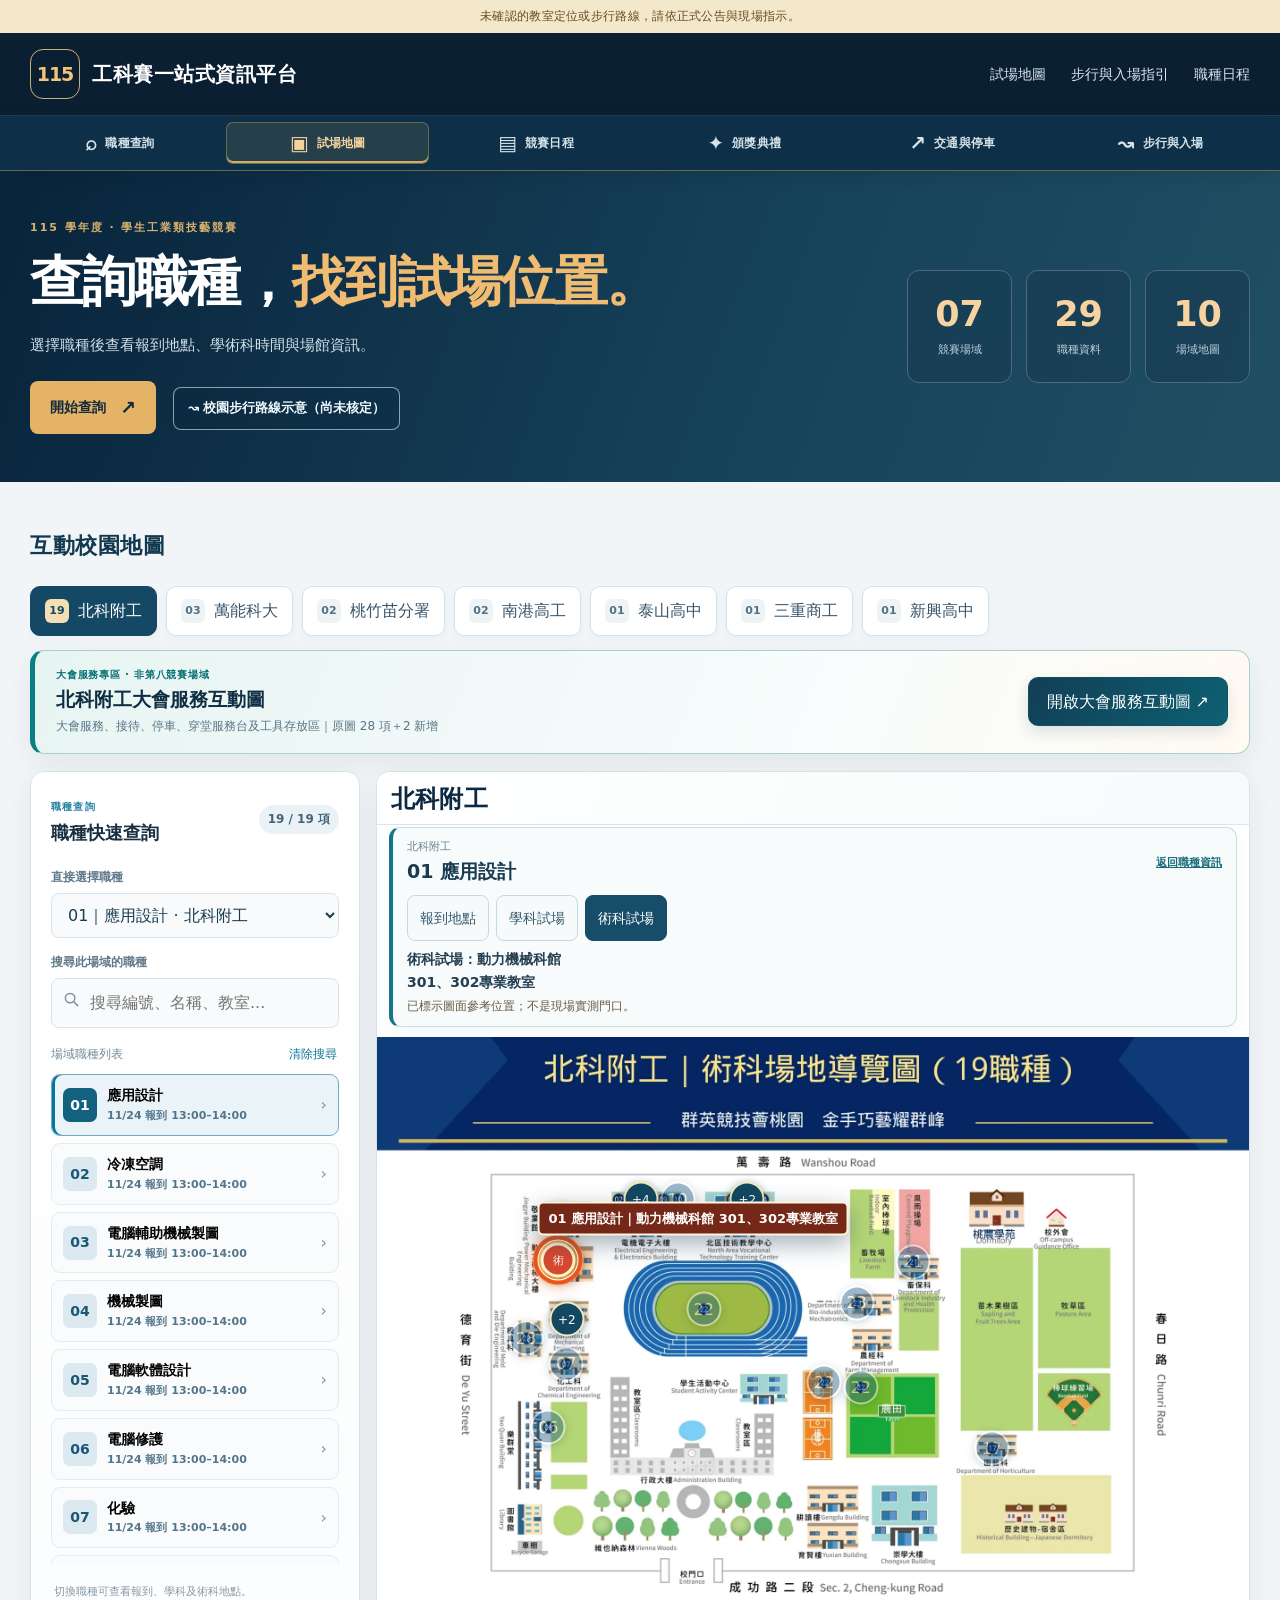
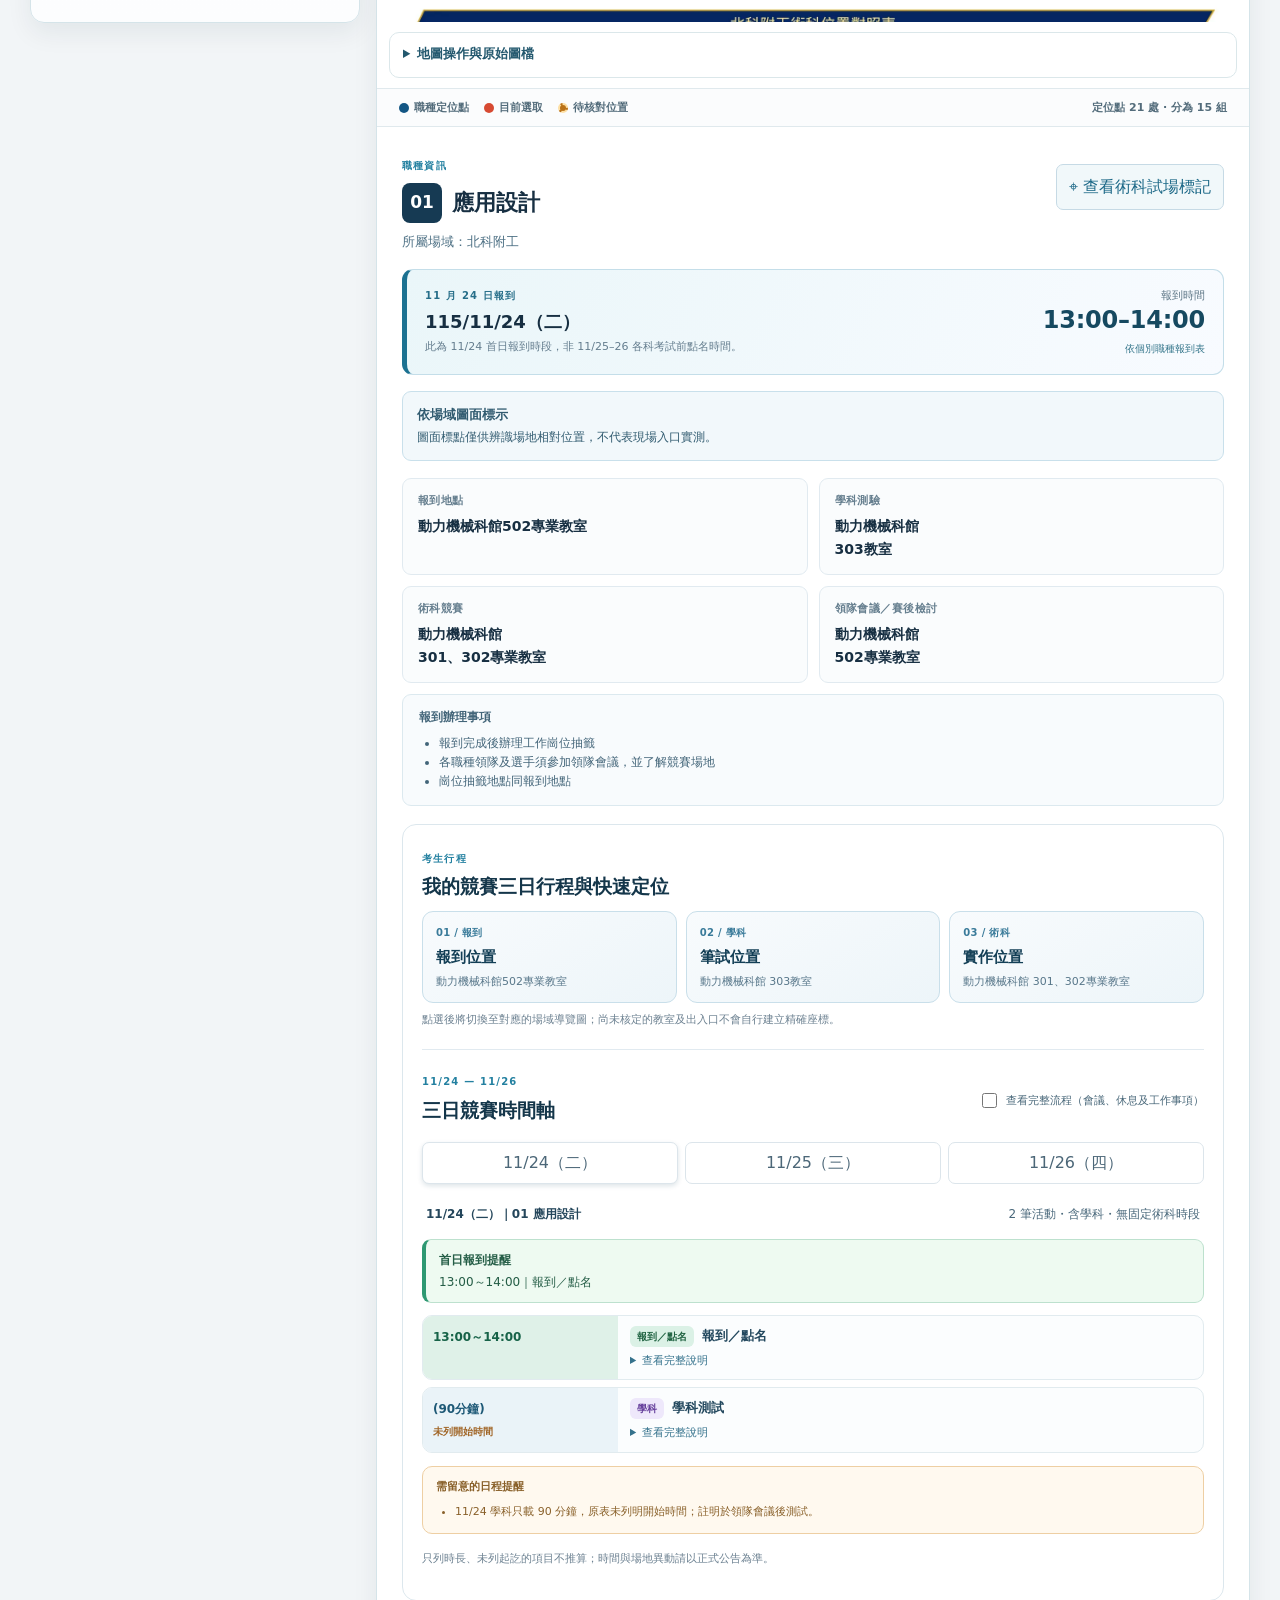
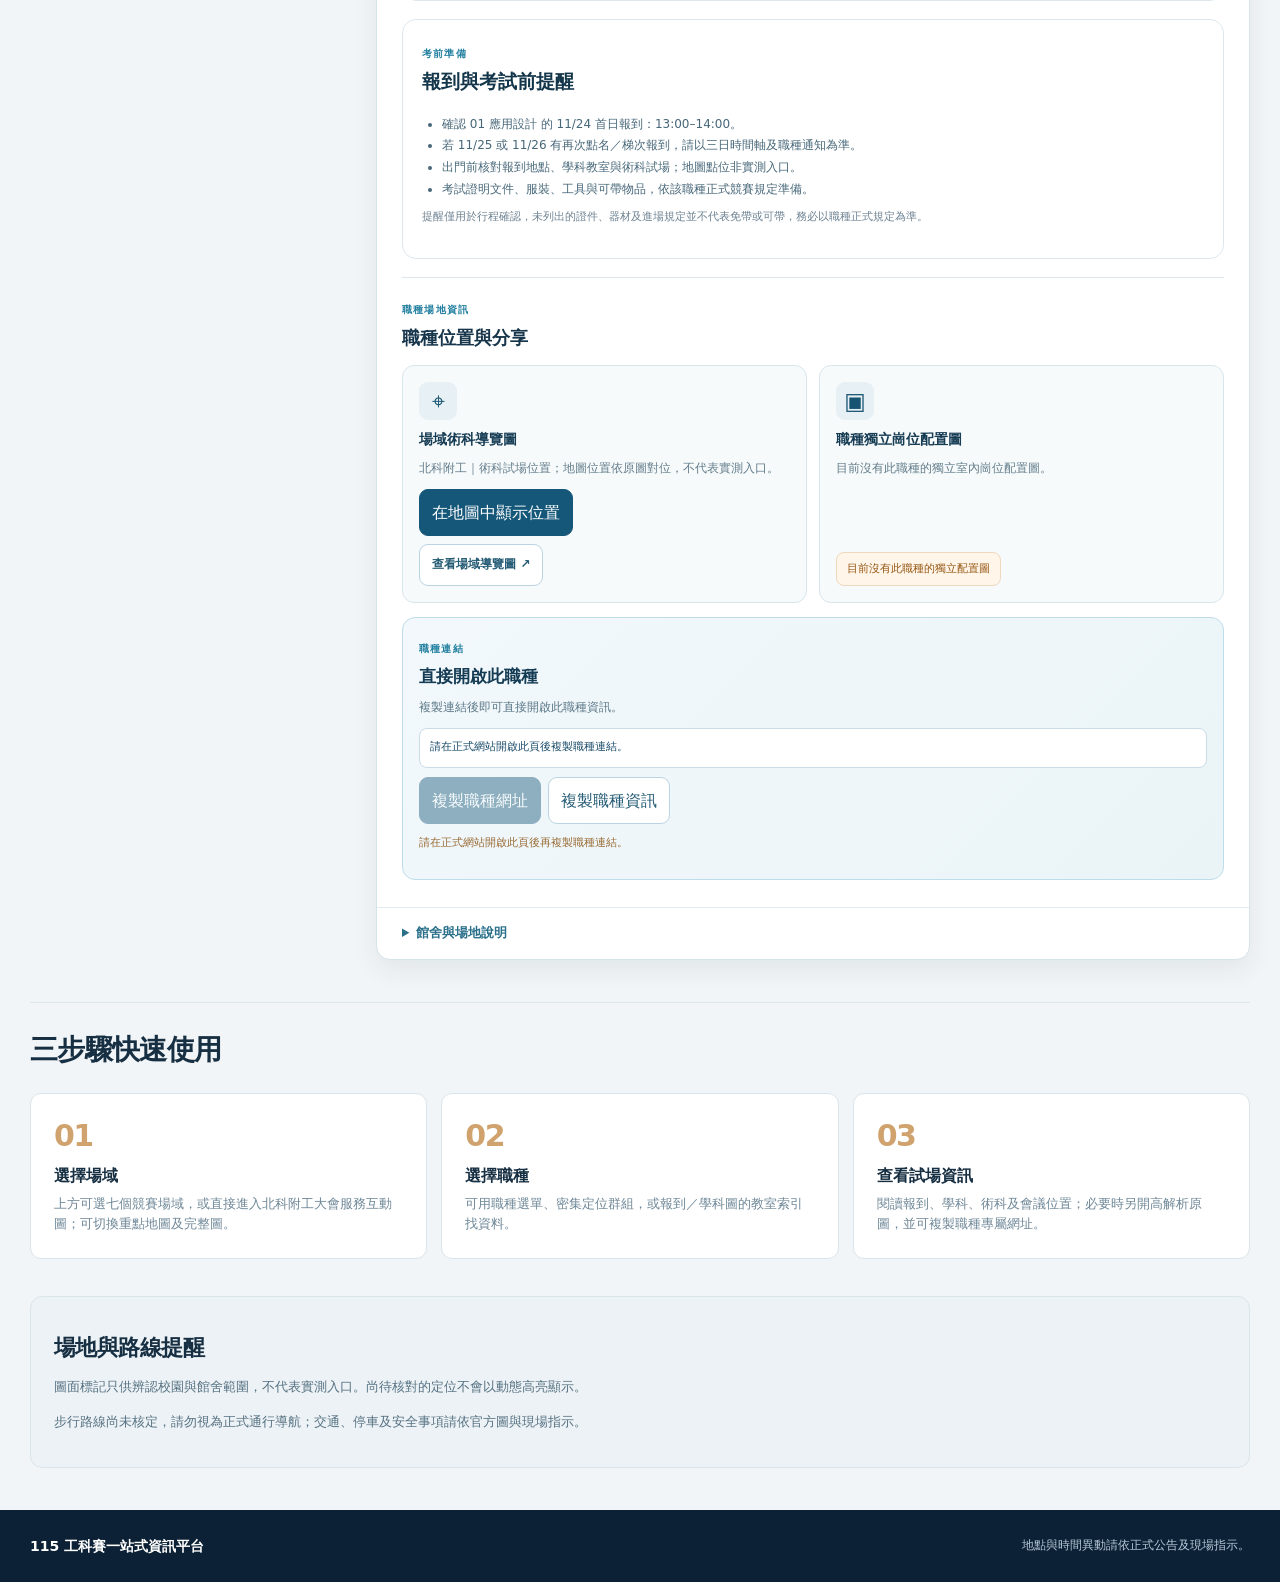
==== commit 55352d0f: "更新大會服務清單顯示總數與第三會議室工具存放區指引" ====
--- a/sixth/index.html
+++ b/sixth/index.html
@@ -48,7 +48,7 @@
 <div class="section-heading"><div><h2 id="explorer-title">互動校園地圖</h2><p class="section-subtitle" id="explorerSubtitle">先選場域，也可以直接選擇 01–29 職種。圖上已標點的職種可點選查看細節；重點圖為視圖裁切，位置不代表實測入口。</p></div><span class="light-pill" id="explorerNotice">地圖標記僅供辨認位置；待核對點不會動態高亮。</span></div>
 <div aria-label="選擇競賽場域" class="site-tabs" id="siteTabs" role="group"></div>
 <div class="v13-service-entry" role="group" aria-label="大會服務獨立互動圖">
-  <div class="v13-service-entry-copy"><span class="v13-service-kicker">大會服務專區 · 非第八競賽場域</span><strong>北科附工大會服務互動圖</strong><small>大會服務、接待、停車及穿堂服務台｜原圖 28 項＋新增服務台</small></div>
+  <div class="v13-service-entry-copy"><span class="v13-service-kicker">大會服務專區 · 非第八競賽場域</span><strong>北科附工大會服務互動圖</strong><small>大會服務、接待、停車、穿堂服務台及工具存放區｜原圖 28 項＋2 新增</small></div>
   <button class="v13-service-entry-button" type="button" id="serviceModeButton" aria-pressed="false" aria-controls="serviceSection mapViewport">開啟大會服務互動圖 <span aria-hidden="true">↗</span></button>
 </div>
 <div class="workspace" id="mapWorkspace">
@@ -62,6 +62,18 @@
 </aside>
 <div class="main-panel">
 <div class="map-head"><h3 id="mapTitle">讀取地圖中…</h3><p class="map-subtitle" id="mapSubtitle"></p></div>
+<section aria-labelledby="services-title" class="service-section v15-service-choices" hidden id="serviceSection">
+<div class="service-head"><div><span class="small-label">大會服務對照</span><h3 id="services-title">北科附工大會服務（原圖 01–28＋穿堂服務台＋工具存放區）</h3></div><span class="small-count">原圖 28 項＋2 新增</span></div>
+<p class="service-intro">此區為大會服務項目，與 29 個競賽職種分開。點選原圖紅色編號或服務清單查看詳細資訊。新增穿堂服務台位於原圖 14、16 號之間，以金色「服」呼吸燈標記。工具存放區位於第三會議室，選取時以「具」字呼吸燈參照既有 01 號圖面位置；兩者皆非室內入口實測座標。</p>
+<label class="field"><span>搜尋服務編號、名稱或位置</span><input autocomplete="off" id="serviceSearch" placeholder="搜尋：工具存放區、第三會議室、服務台、接待、停車…" type="search"/></label>
+<div class="v15-service-list-wrap" id="serviceListWrap">
+  <div class="service-list" id="serviceList" aria-label="選擇大會服務定位項目"></div>
+</div>
+<div class="v15-choices-footer">
+  <button class="v15-service-toggle" id="serviceListToggle" type="button" aria-controls="serviceList" aria-expanded="false">展開全部 29 項服務</button>
+  <p class="v15-service-choice-hint" id="serviceChoiceHint" role="status" aria-live="polite">選擇上方項目，下方地圖將顯示對應呼吸標記。</p>
+</div>
+</section>
 
 
 
@@ -89,14 +101,12 @@
 </div><div class="map-compact-downloads"><a class="original-link" href="#" id="originalLink" rel="noopener" target="_blank">開啟原始高解析圖 <span aria-hidden="true">↗</span></a><a class="original-link" download="" href="#" id="downloadOriginal">下載原始圖檔 <span aria-hidden="true">↓</span></a></div><div aria-live="polite" class="map-hint" id="mapStatus">點選地圖中的編號，可查看職種與場地資訊。</div><details class="map-shortcuts" hidden="" id="mapShortcutBox"><summary id="mapShortcutHeading">圖面職種查詢索引</summary><div class="shortcut-explain" id="mapShortcutExplain"></div><div class="shortcut-list" id="mapShortcutList"></div></details></div></details>
 <div class="map-footer" aria-label="地圖標記說明"><span id="mapLegendPrimary"><i class="legend-pip legend-other"></i>職種定位點</span><span id="mapLegendSelected"><i class="legend-pip legend-current"></i>目前選取</span><span id="mapLegendPending"><i class="legend-pip legend-pending"></i>待現場核對</span><span id="pinCount">—</span></div>
 <div aria-label="密集定位群組清單" aria-modal="false" class="cluster-chooser" hidden="" id="clusterChooser" role="dialog"><div class="cluster-head"><strong id="clusterTitle">選擇定位點</strong><button aria-label="關閉定位群組" id="clusterClose" type="button">✕</button></div><div class="cluster-items" id="clusterItems"></div><p>群組只合併畫面上的點選按鈕，不會改動原始座標或核定狀態。</p></div>
-<section aria-labelledby="services-title" class="service-section" hidden="" id="serviceSection">
-<div class="service-head"><div><span class="small-label">大會服務對照</span><h3 id="services-title">北科附工大會服務（原圖 01–28＋新增穿堂服務台）</h3></div><span class="small-count">原圖 28 項＋1 新增</span></div>
-<p class="service-intro">此區為大會服務項目，與 29 個競賽職種分開。點選原圖紅色編號或服務清單查看詳細資訊。新增穿堂服務台於原圖 14、16 號之間以金色「服」呼吸燈標記；屬承辦單位補充的圖面中點示意，非原圖印製標記或實測入口。</p>
-<label class="field"><span>搜尋服務項目或位置</span><input autocomplete="off" id="serviceSearch" placeholder="例如：服務台、穿堂、第三會議室" type="search"/></label>
-<div class="service-list" id="serviceList"></div>
-<div aria-live="polite" class="service-detail" id="serviceDetail"></div>
-<button class="locate-btn" id="serviceLocateBtn" type="button">⌖ 在地圖上查看此服務點</button>
-<p class="service-warning">服務 18、19、25、26 的日期、路線或場地尚待公告，請勿依候選位置前往。21 為後門裝卸區域，22 為校門入口；23 為校門指引，不代表停車位置。</p>
+
+<section class="service-detail-section" id="serviceDetailSection" hidden aria-label="選取服務項目的詳細資訊">
+  <div class="v15-service-detail-head"><span>目前選取的服務項目</span><strong>定位與使用說明</strong></div>
+  <div aria-live="polite" class="service-detail" id="serviceDetail"></div>
+  <button class="locate-btn" id="serviceLocateBtn" type="button">⌖ 在地圖上查看此服務點</button>
+  <p class="service-warning">服務 18、19、25、26 的日期、路線或場地尚待公告，請勿依候選位置前往。21 為後門裝卸區域，22 為校門入口；23 為校門指引，不代表停車位置。</p>
 </section>
 <section aria-labelledby="detail-title" class="details" id="disciplineDetails">
 <div class="details-top"><div><span class="small-label">職種資訊</span><div class="details-name"><span class="detail-number" id="detailNumber">01</span><h3 id="detail-title">選擇職種</h3></div></div><button class="locate-btn" id="locateBtn" type="button">⌖ 在地圖上定位</button></div>
--- a/sixth/v14-map.css
+++ b/sixth/v14-map.css
@@ -128,8 +128,8 @@
  .service-item{min-height:46px;padding:10px 11px}
  .v13-service-mode #serviceSection{padding:15px 12px 20px}
  .v13-service-mode .service-head h3{font-size:17px}
- .map-pin:not(.service-desk-pin){min-width:39px;min-height:39px}
- .map-pin.pin-cluster{min-width:42px;min-height:42px}
+ .map-pin:not(.service-desk-pin){min-width:44px;min-height:44px}
+ .map-pin.pin-cluster{min-width:44px;min-height:44px}
  .map-pin.service-desk-pin{min-width:46px;min-height:46px}
 }
 @media(max-width:350px){
@@ -145,3 +145,126 @@
  .v13-service-entry,.mobile-card{display:none!important}
  .sidebar,.main-panel{box-shadow:none;border:1px solid #bbb}
 }
+
+/* V14.1｜大會服務清單上移：先選擇 → 地圖定位 → 詳細說明 */
+.v15-service-choices{padding:18px 22px 16px;border-bottom:1px solid #d8e6e9;background:linear-gradient(180deg,#fafdfe,#fff)}
+.v15-service-choices[hidden],.service-detail-section[hidden]{display:none!important}
+.v15-service-choices .service-head{gap:12px}
+.v15-service-choices .service-head h3{font-size:19px;line-height:1.55}
+.v15-service-choices .service-intro{margin:7px 0 13px}
+.v15-service-choices .field{margin:0 0 10px}
+.v15-service-choices .service-list{max-height:190px;overflow-y:auto;overscroll-behavior:contain;scrollbar-width:thin;display:grid;grid-template-columns:repeat(4,minmax(0,1fr));gap:8px;padding:2px 3px 3px 2px;margin-bottom:0;align-content:start}
+.v15-service-choices .v15-service-list-wrap.is-expanded .service-list{max-height:430px}
+.v15-service-choices .v15-choices-footer{display:flex;align-items:center;justify-content:space-between;gap:10px;padding-top:10px}
+.v15-service-toggle{border:1px solid #9bbfc8;background:#edf6f6;color:#124c60;border-radius:9px;font-size:12px;font-weight:850;padding:9px 14px;min-height:44px;cursor:pointer;flex:none}
+.v15-service-toggle:hover{background:#dceeed}
+.v15-service-toggle:focus-visible{outline:3px solid #d7ac5d!important;outline-offset:2px!important}
+.v15-service-toggle[hidden]{display:none!important}
+.v15-service-choice-hint{font-size:11px;line-height:1.6;color:#527282;margin:0;text-align:right}
+.v15-service-choices .service-item{min-width:0;min-height:46px;padding:9px 9px;font-size:12px;line-height:1.45;white-space:normal}
+.v15-service-choices .service-item-name{overflow-wrap:anywhere}
+.v15-service-choices .service-item[aria-pressed=true]{outline:2px solid #0e9290;outline-offset:0}
+.v15-service-choices .service-item.service-item-desk[aria-pressed=true]{outline-color:#c3943b}
+.service-detail-section{padding:19px 22px 24px;border-top:1px solid #d9e5e9;background:linear-gradient(180deg,#fff,#fbfcfd)}
+.v15-service-detail-head{display:flex;flex-direction:column;gap:2px;margin-bottom:9px}
+.v15-service-detail-head span{color:#0b8587;font-size:10px;font-weight:900;letter-spacing:.08em}
+.v15-service-detail-head strong{color:#143a51;font-size:17px}
+.service-detail-section .service-detail{margin:0 0 12px}
+.service-detail-section .service-warning{margin-top:14px}
+.v13-service-mode #serviceSection{display:block!important;padding:18px 22px 16px}
+.v13-service-mode #serviceSection[hidden]{display:none!important}
+.v13-service-mode #serviceDetailSection{display:block}
+.v13-service-mode #serviceDetailSection[hidden]{display:none!important}
+/* 選取第 14／16 附近群組中單點：原資料座標不變，僅以可逆的顯示偏移及細線指回原圖位置。 */
+.map-pin.selected-near-desk{z-index:28!important;transform:translate(-50%,-50%) translateX(var(--v15-desk-shift, -72px));isolation:isolate;overflow:visible}
+.map-pin.selected-near-desk.near-desk-right{--v15-desk-shift:72px}
+.map-pin.selected-near-desk:hover,.map-pin.selected-near-desk:focus-visible{transform:translate(-50%,-50%) translateX(var(--v15-desk-shift,-72px)) scale(1.06)}
+.map-pin.selected-near-desk .v15-pin-link{position:absolute;top:50%;left:50%;width:72px;height:0;border-top:2px dashed #b26a25;pointer-events:none;opacity:.85}
+.map-pin.selected-near-desk.near-desk-left .v15-pin-link{transform:translate(0,-50%)}
+.map-pin.selected-near-desk.near-desk-right .v15-pin-link{transform:translate(-100%,-50%)}
+.map-pin.selected-near-desk .selected-pin-label{bottom:calc(100% + 13px);max-width:min(52vw,280px)}
+@media(max-width:1100px){
+ .v15-service-choices .service-list{grid-template-columns:repeat(3,minmax(0,1fr))}
+}
+@media(max-width:767px){
+ .v15-service-choices .service-list{grid-template-columns:repeat(2,minmax(0,1fr));max-height:180px}
+ .v15-service-choices .v15-service-list-wrap.is-expanded .service-list{max-height:350px}
+ .v15-service-choices .v15-choices-footer{flex-wrap:wrap}
+ .v15-service-choice-hint{text-align:left}
+ .v13-service-mode #serviceSection{padding:14px 13px}
+ .service-detail-section{padding:17px 13px 20px}
+ .map-pin.selected-near-desk{--v15-desk-shift:-58px}
+ .map-pin.selected-near-desk.near-desk-right{--v15-desk-shift:58px}
+ .map-pin.selected-near-desk .v15-pin-link{width:58px}
+}
+@media(max-width:350px){
+ .v15-service-choices .service-list{grid-template-columns:repeat(2,minmax(0,1fr));gap:6px}
+ .v15-service-choices .service-item{padding:8px 6px;font-size:11px}
+ .v15-service-choices .service-no{min-width:26px}
+ .v15-service-choices .v15-choices-footer{flex-direction:column;align-items:flex-start}
+}
+@media(prefers-reduced-motion:reduce){
+ .v15-service-choices .service-item,.v15-service-toggle,.map-pin.selected-near-desk{transition:none!important}
+}
+
+/* V14.2 第三會議室工具存放區：共用已存在之服務 01 參考點，不新增精確地理座標。 */
+.v15-service-choices .service-item.service-item-tool{
+ background:linear-gradient(110deg,#f0f7fb,#fff);
+ border-color:#a8c8d9;color:#164a65
+}
+.v15-service-choices .service-item.service-item-tool .service-no{
+ background:#d9ebf6;color:#175473;border:1px solid #a3c5d6
+}
+.v15-service-choices .service-item.service-item-tool[aria-pressed="true"]{
+ background:#dceff7;border-color:#467e9a;
+ box-shadow:inset 4px 0 0 #246b8e;
+ outline:2px solid #246b8e;outline-offset:0
+}
+.map-pin.tool-storage-reference{
+ z-index:30!important;isolation:isolate;overflow:visible!important;
+ width:44px;height:44px;min-width:44px;min-height:44px;
+ transform:translate(-50%,-50%) translate(0,-62px);
+ border:3px solid #fff!important;border-radius:50%;
+ background:#e9ae43!important;color:#1a3647!important;
+ font-size:19px;font-weight:950;
+ box-shadow:0 0 0 5px #e3aa4194,0 0 24px 8px #e5b14f88,0 5px 14px #0c344a8a!important
+}
+.map-pin.tool-storage-reference::before,.map-pin.tool-storage-reference::after{
+ content:"";position:absolute;inset:-9px;border:3px solid #efbe68;
+ border-radius:50%;pointer-events:none;animation:gkServiceDeskPulse 2.1s ease-out infinite
+}
+.map-pin.tool-storage-reference::after{
+ inset:-14px;border-color:#ffffff;animation-delay:-1.05s
+}
+.map-pin.tool-storage-reference .tool-storage-reference-label{
+ position:absolute;left:50%;bottom:calc(100% + 12px);transform:translateX(-50%);
+ padding:6px 9px;max-width:min(58vw,270px);white-space:nowrap;
+ background:#143e53;color:#fff;border:2px solid #e8b75e;border-radius:7px;
+ font-size:12px;line-height:1.35;font-weight:900;pointer-events:none;
+ box-shadow:0 4px 11px #0c344a55
+}
+.map-pin.tool-storage-reference .tool-storage-reference-label::after{
+ content:"參照 01 號位置";display:block;color:#f7deb2;
+ font-size:10px;font-weight:650
+}
+.map-pin.tool-storage-reference:hover,.map-pin.tool-storage-reference:focus-visible{
+ transform:translate(-50%,-50%) translate(0,-62px) scale(1.08);
+ z-index:40!important
+}
+@media(max-width:520px){
+ .map-pin.tool-storage-reference{
+  width:46px;height:46px;min-width:46px;min-height:46px;
+  transform:translate(-50%,-50%) translate(0,-66px)
+ }
+ .map-pin.tool-storage-reference:hover,.map-pin.tool-storage-reference:focus-visible{
+  transform:translate(-50%,-50%) translate(0,-66px) scale(1.05)
+ }
+ .map-pin.tool-storage-reference .tool-storage-reference-label{
+  font-size:11px;max-width:60vw;white-space:normal;text-align:center
+ }
+}
+@media(prefers-reduced-motion:reduce){
+ .map-pin.tool-storage-reference::before,.map-pin.tool-storage-reference::after{
+  animation:none!important;opacity:.85!important
+ }
+}
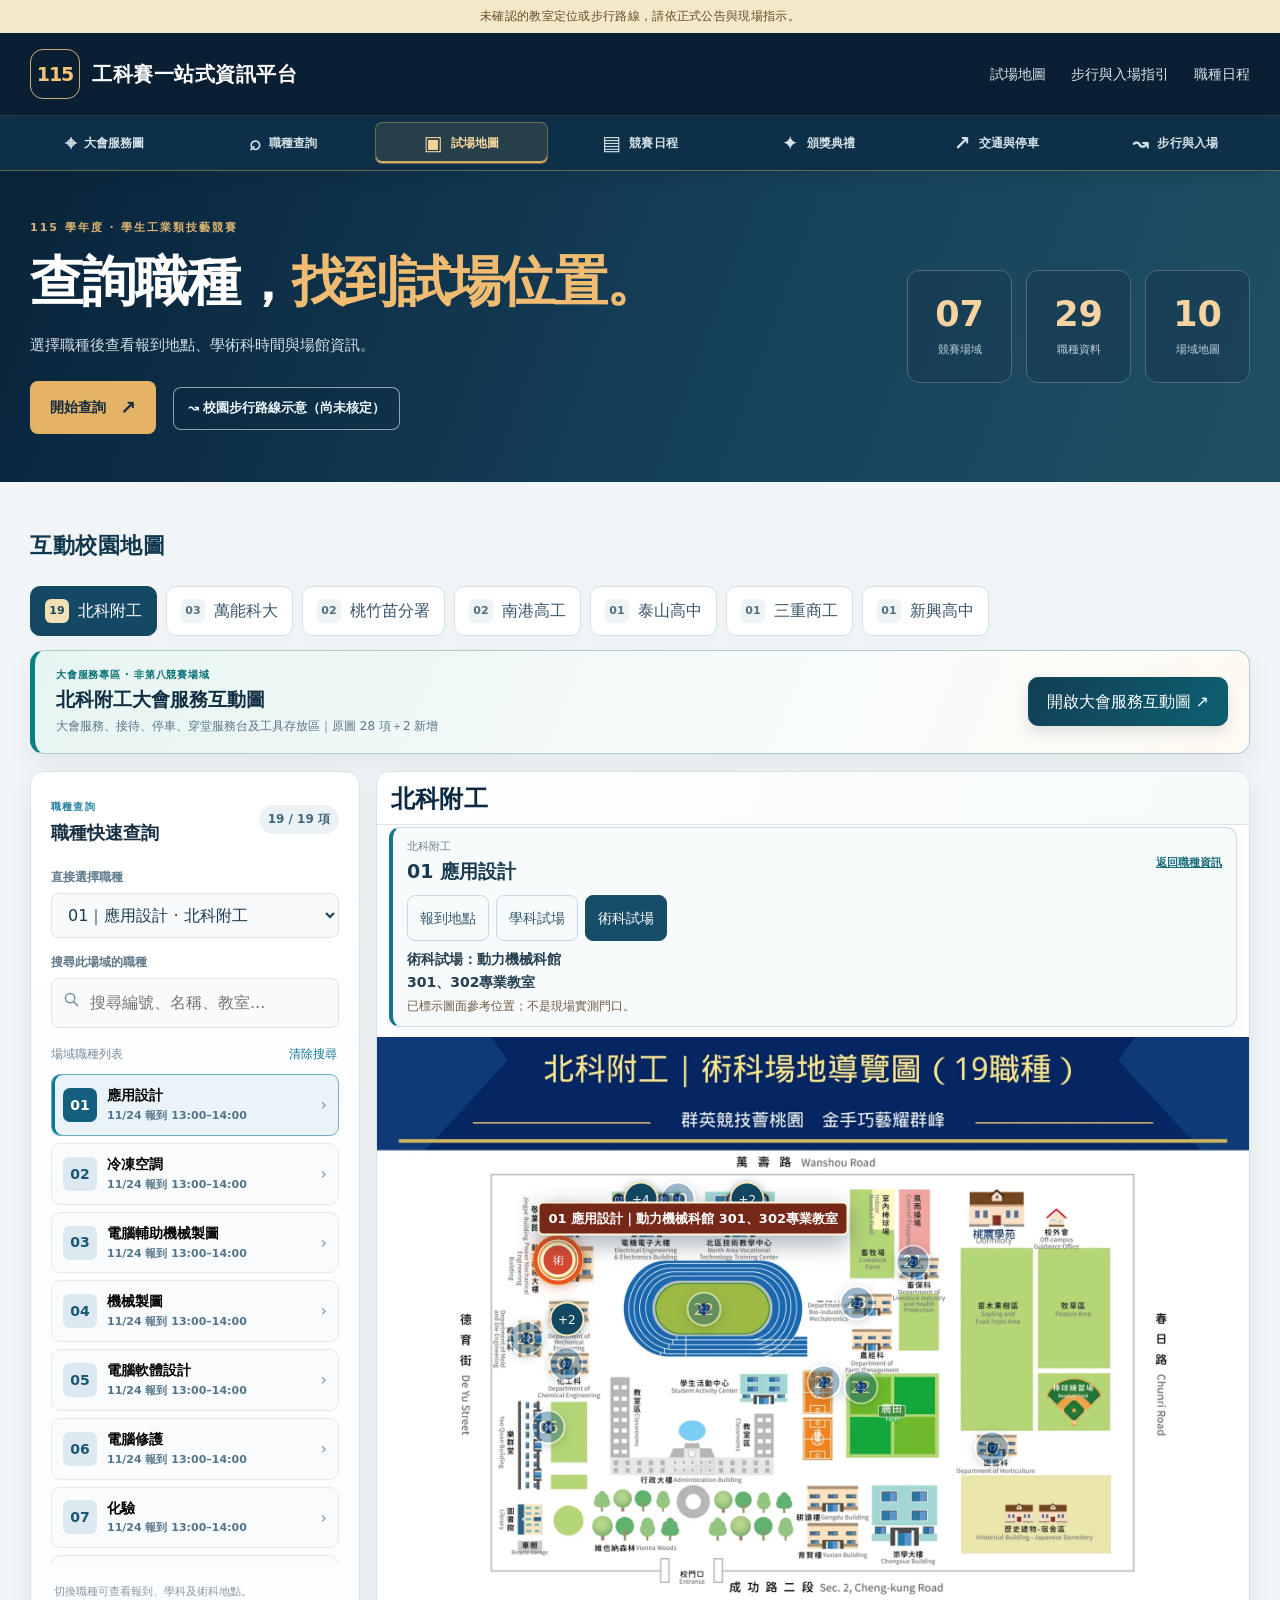
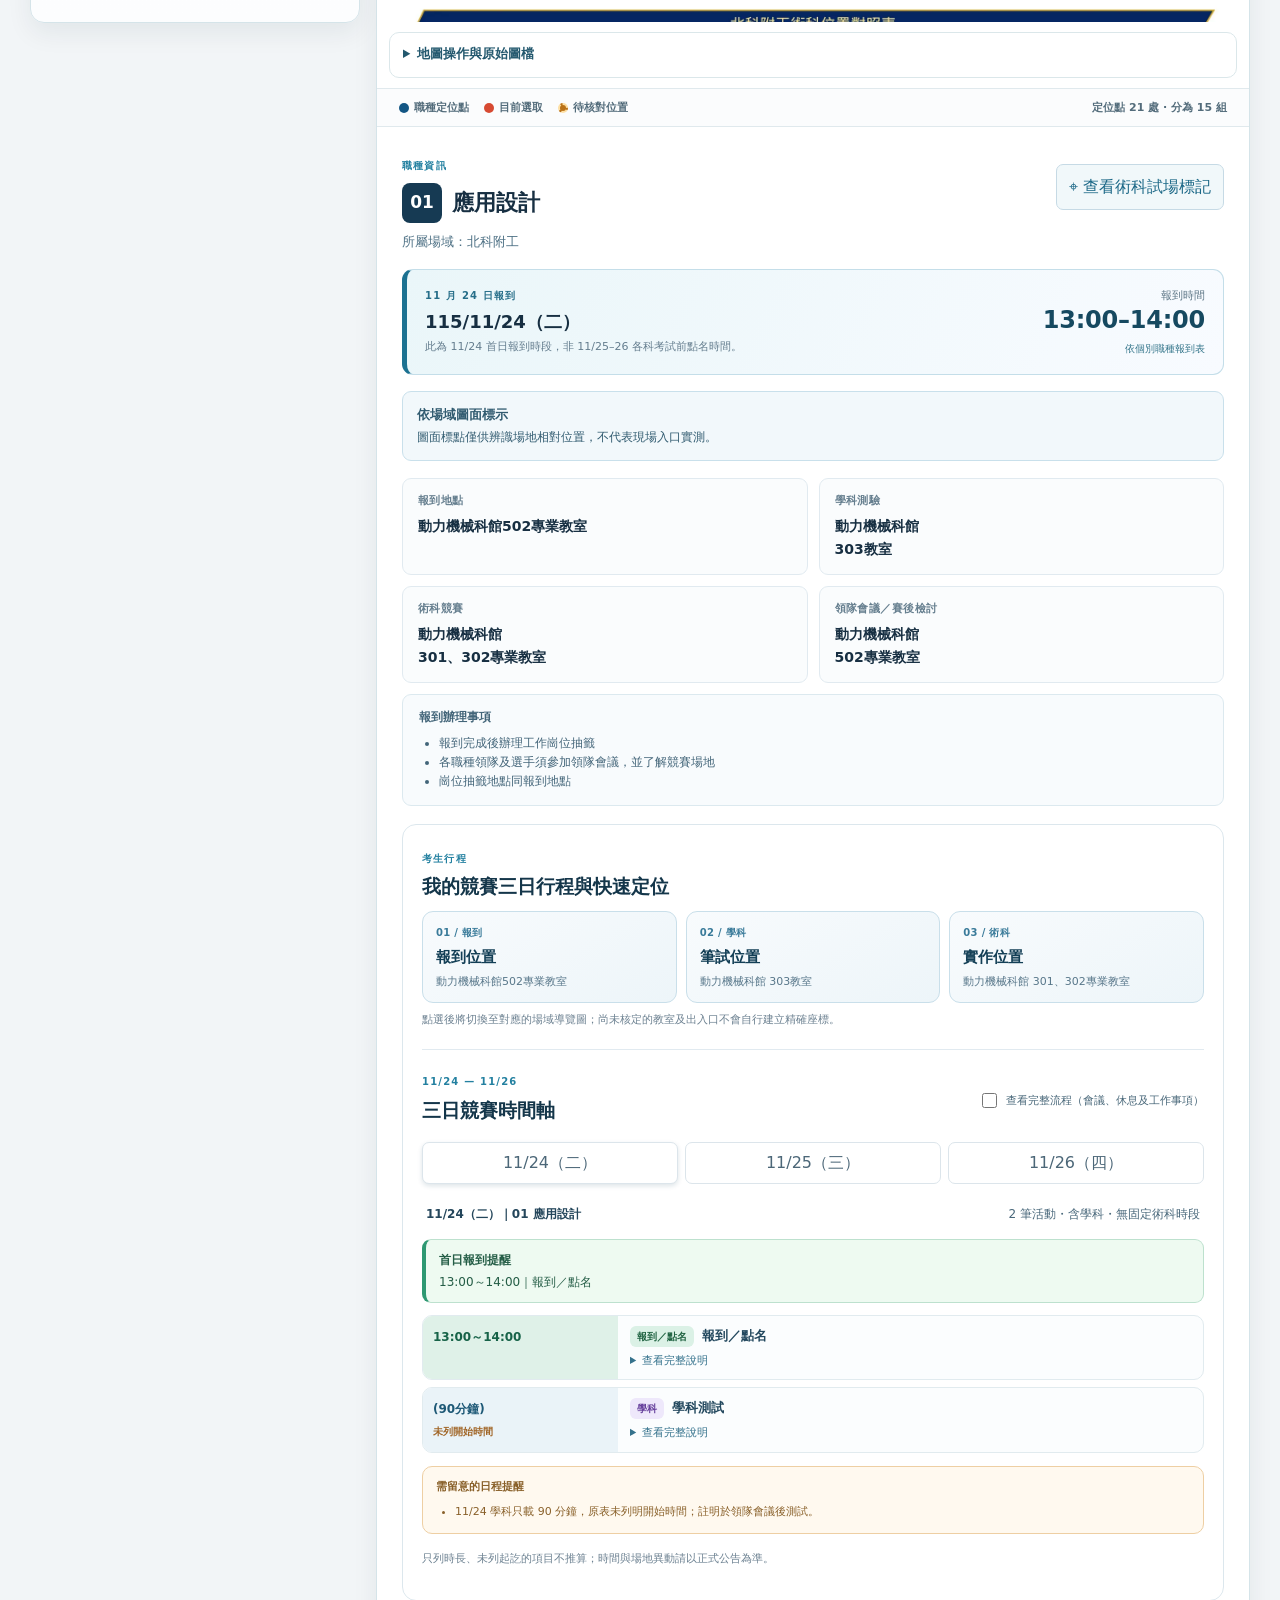
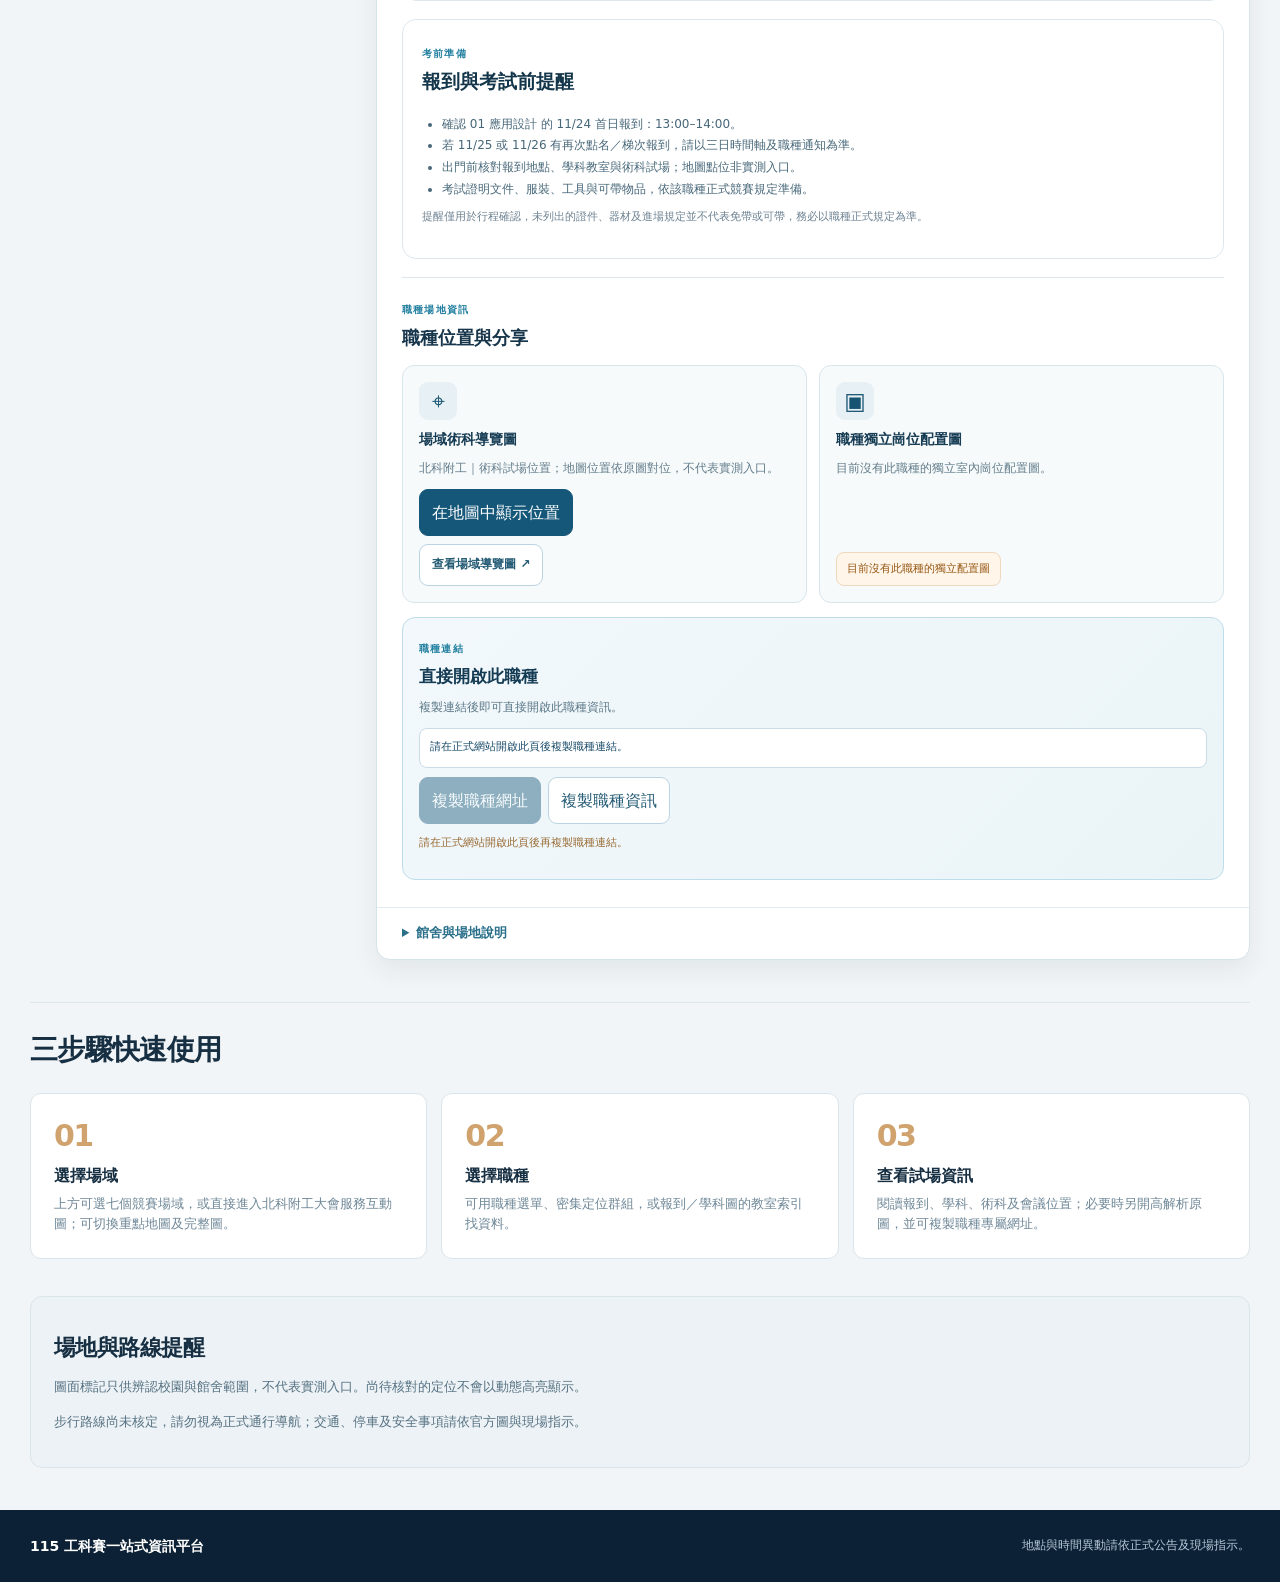
==== commit f7eda0c1: "V15 服務清單快捷操作、待公告保護與視覺精修 sixth/index.html" ====
--- a/sixth/index.html
+++ b/sixth/index.html
@@ -66,11 +66,11 @@
 <div class="service-head"><div><span class="small-label">大會服務對照</span><h3 id="services-title">北科附工大會服務（原圖 01–28＋穿堂服務台＋工具存放區）</h3></div><span class="small-count">原圖 28 項＋2 新增</span></div>
 <p class="service-intro">此區為大會服務項目，與 29 個競賽職種分開。點選原圖紅色編號或服務清單查看詳細資訊。新增穿堂服務台位於原圖 14、16 號之間，以金色「服」呼吸燈標記。工具存放區位於第三會議室，選取時以「具」字呼吸燈參照既有 01 號圖面位置；兩者皆非室內入口實測座標。</p>
 <label class="field"><span>搜尋服務編號、名稱或位置</span><input autocomplete="off" id="serviceSearch" placeholder="搜尋：工具存放區、第三會議室、服務台、接待、停車…" type="search"/></label>
-<div class="v15-service-list-wrap" id="serviceListWrap">
+<div class="v15-service-filters" id="serviceFilters" aria-label="常用服務"><button type="button" data-query="">全部</button><button type="button" data-query="服務台">服務台</button><button type="button" data-query="工具">工具存放</button><button type="button" data-query="會議">會議</button><button type="button" data-query="餐盒">餐盒</button><button type="button" data-query="停車">停車</button><button type="button" data-query="醫療">醫療</button></div><div class="v15-service-list-wrap" id="serviceListWrap">
   <div class="service-list" id="serviceList" aria-label="選擇大會服務定位項目"></div>
 </div>
 <div class="v15-choices-footer">
-  <button class="v15-service-toggle" id="serviceListToggle" type="button" aria-controls="serviceList" aria-expanded="false">展開全部 29 項服務</button>
+  <button class="v15-service-toggle" id="serviceListToggle" type="button" aria-controls="serviceList" aria-expanded="false">展開全部 30 項服務</button>
   <p class="v15-service-choice-hint" id="serviceChoiceHint" role="status" aria-live="polite">選擇上方項目，下方地圖將顯示對應呼吸標記。</p>
 </div>
 </section>
@@ -84,7 +84,7 @@
 <p class="destination-status" id="destinationStatus" role="status"></p>
 <a class="destination-floor-link" id="destinationFloorLink" hidden>查看行政大樓教室位置 ↗</a>
 </section>
-<div aria-label="可捲動及縮放的校園導覽圖" class="map-viewport" id="mapViewport" tabindex="0">
+<div id="serviceCurrentBar" class="v15-current-service" hidden><span id="serviceCurrentText" aria-live="polite"></span><button type="button" id="servicePrev">上一項</button><button type="button" id="serviceNext">下一項</button><button type="button" id="serviceBackList">清單</button></div><div aria-label="可捲動及縮放的校園導覽圖" class="map-viewport" id="mapViewport" tabindex="0">
 <div class="map-stage" id="mapStage">
 <img alt="校園導覽圖載入中" decoding="async" id="mapImage" loading="eager"/><div class="map-loading" hidden="" id="mapLoading">地圖載入中…</div>
 <div class="pin-layer" id="pinLayer"></div>
--- a/site-switch.css
+++ b/site-switch.css
@@ -1,7 +1,7 @@
 /* 六入口自由切換：桌機完整導覽 + 手機五鍵快捷及六項展開面板 */
 .site-top .top-nav,.site-top .mobile-menu,.site-top .mobile-nav{display:none!important}
 .six-switch-bar{position:sticky;top:0;z-index:85;background:#12374a;border-bottom:1px solid #2d5967;box-shadow:0 5px 18px rgba(13,39,56,.12)}
-.six-switch-inner{max-width:1320px;margin:auto;display:grid;grid-template-columns:repeat(6,minmax(0,1fr));gap:6px;padding:8px 18px}
+.six-switch-inner{max-width:1320px;margin:auto;display:grid;grid-template-columns:repeat(7,minmax(0,1fr));gap:6px;padding:8px 18px}
 .six-switch-tab{display:flex;gap:8px;min-height:44px;align-items:center;justify-content:center;text-align:center;padding:7px 6px;color:#deecf1;text-decoration:none;font-size:13px;font-weight:750;border:1px solid transparent;border-radius:9px;white-space:nowrap}
 .six-switch-tab:hover,.six-switch-tab:focus-visible{background:#24536a;color:#fff}
 .six-switch-tab.is-current{background:#e7f5f2;border-color:#b3dedb;color:#0a535d}
@@ -35,4 +35,5 @@
 }
 @media(max-width:350px){.adaptive-bottom-nav .six-switch-bottom-link,.adaptive-bottom-nav .six-switch-all{font-size:10px}.adaptive-bottom-nav .six-switch-bottom-icon{font-size:19px}.six-switch-grid-link{font-size:12px}}
 @media(prefers-reduced-motion:reduce){.six-switch-bar *,.six-switch-overlay *{animation:none!important;transition:none!important}}
-@media print{.six-switch-bar,.six-switch-overlay,.adaptive-bottom-nav .six-switch-all{display:none!important}.six-switch-open{overflow:visible!important}}+@media print{.six-switch-bar,.six-switch-overlay,.adaptive-bottom-nav .six-switch-all{display:none!important}.six-switch-open{overflow:visible!important}}
+@media(min-width:768px) and (max-width:1000px){.six-switch-tab{white-space:normal;font-size:12px;gap:4px}.six-switch-inner{padding-inline:8px}}
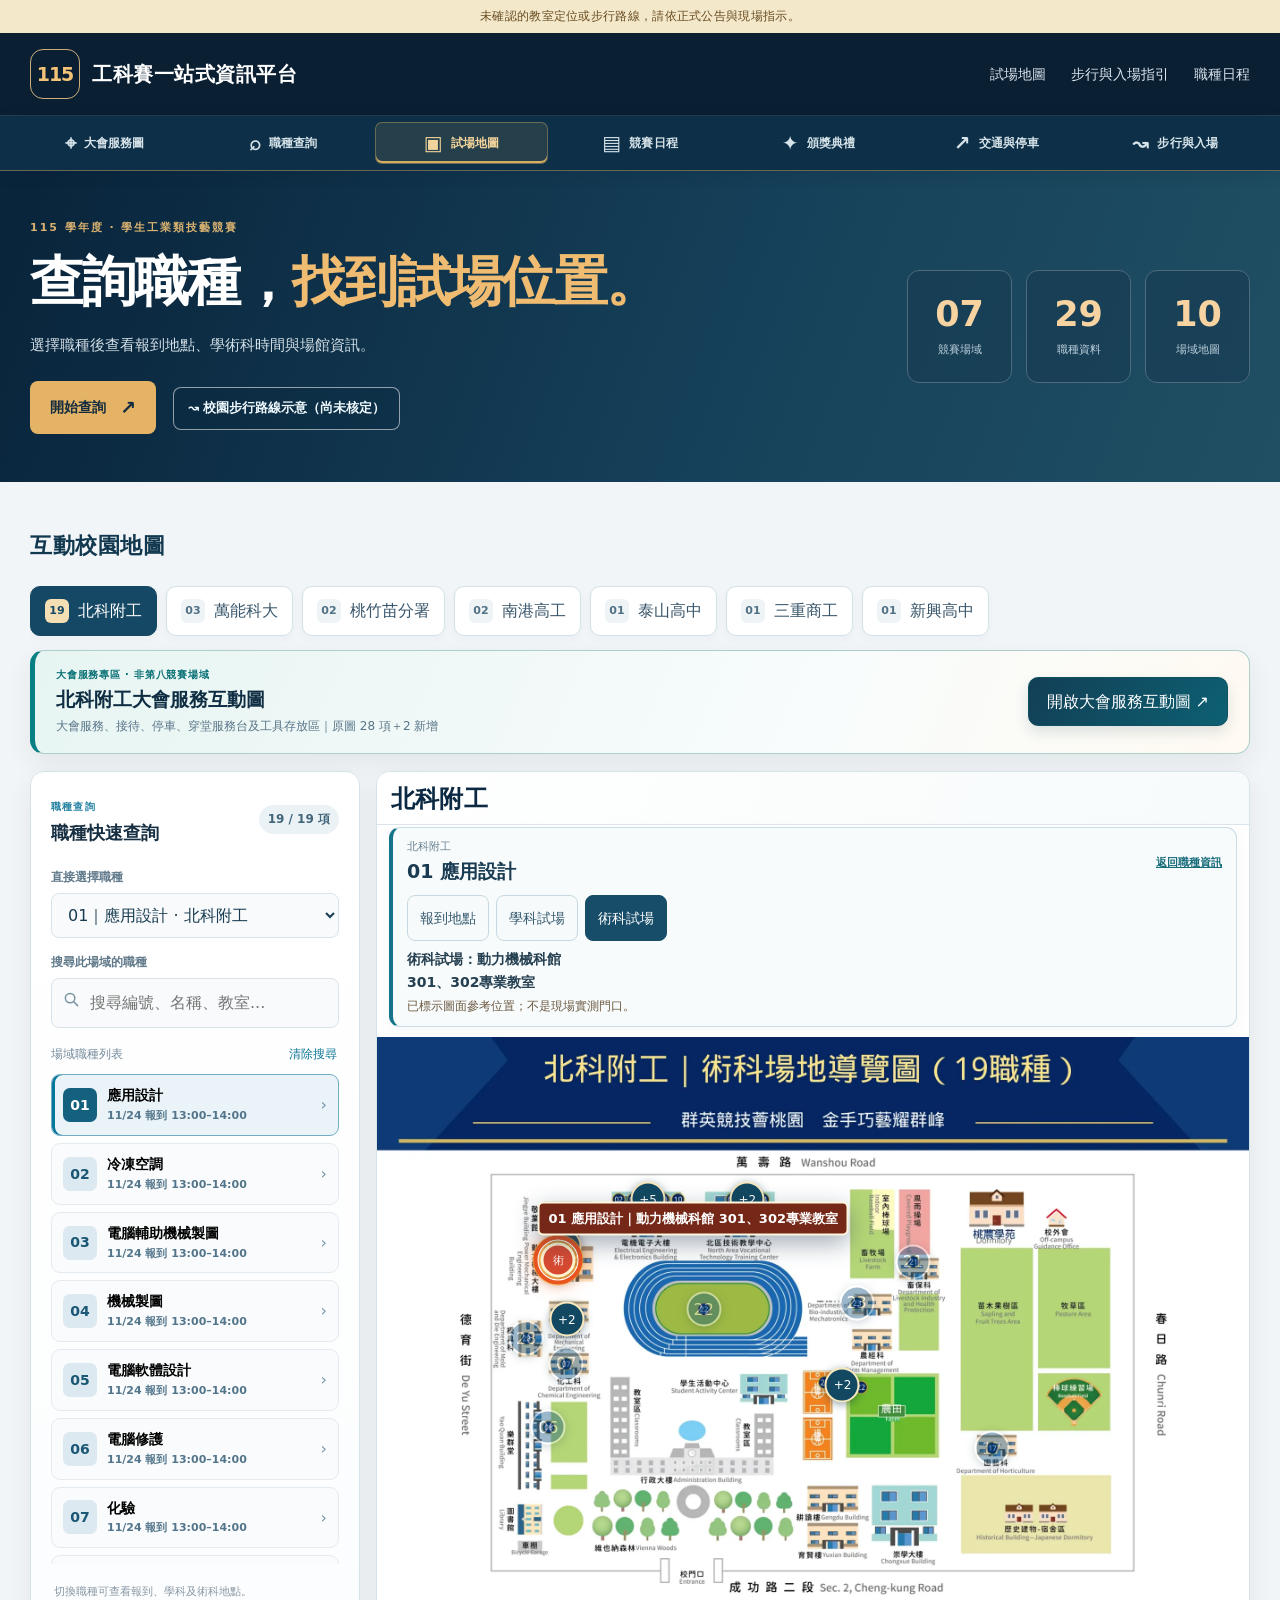
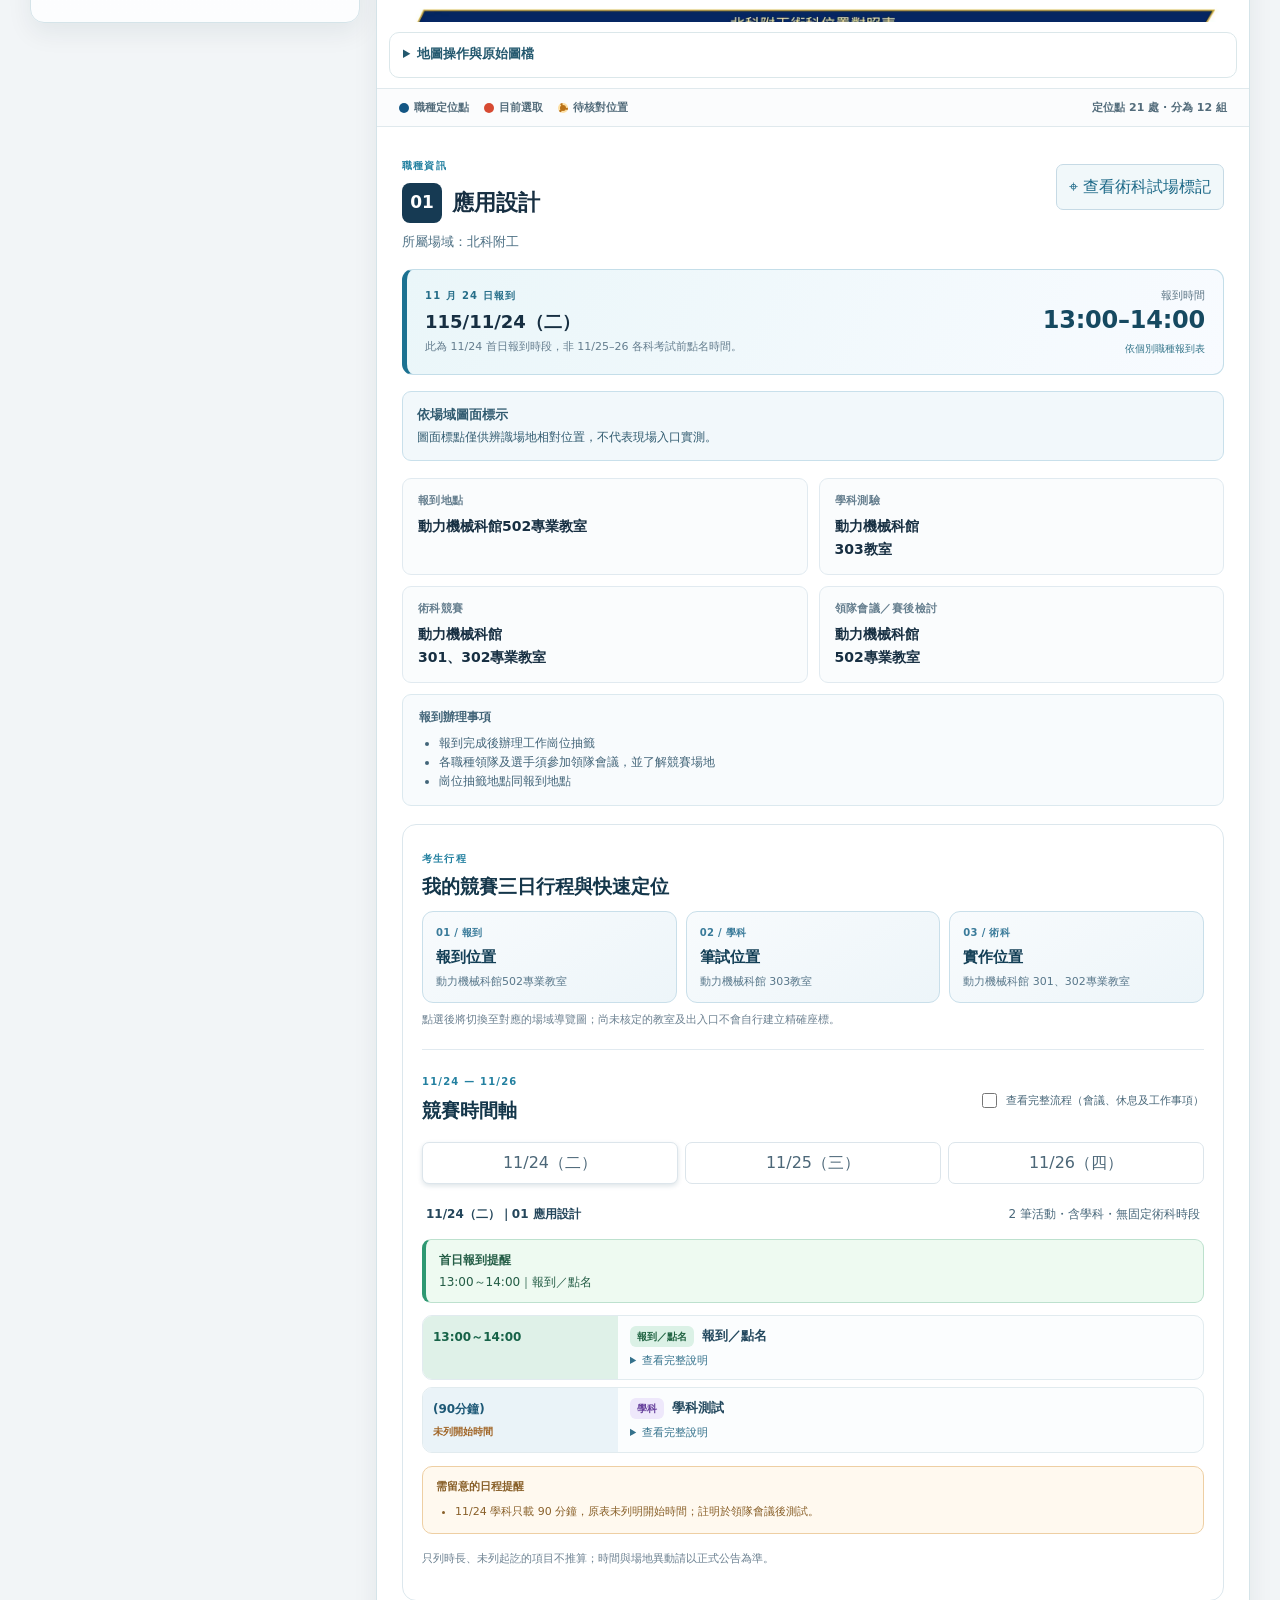
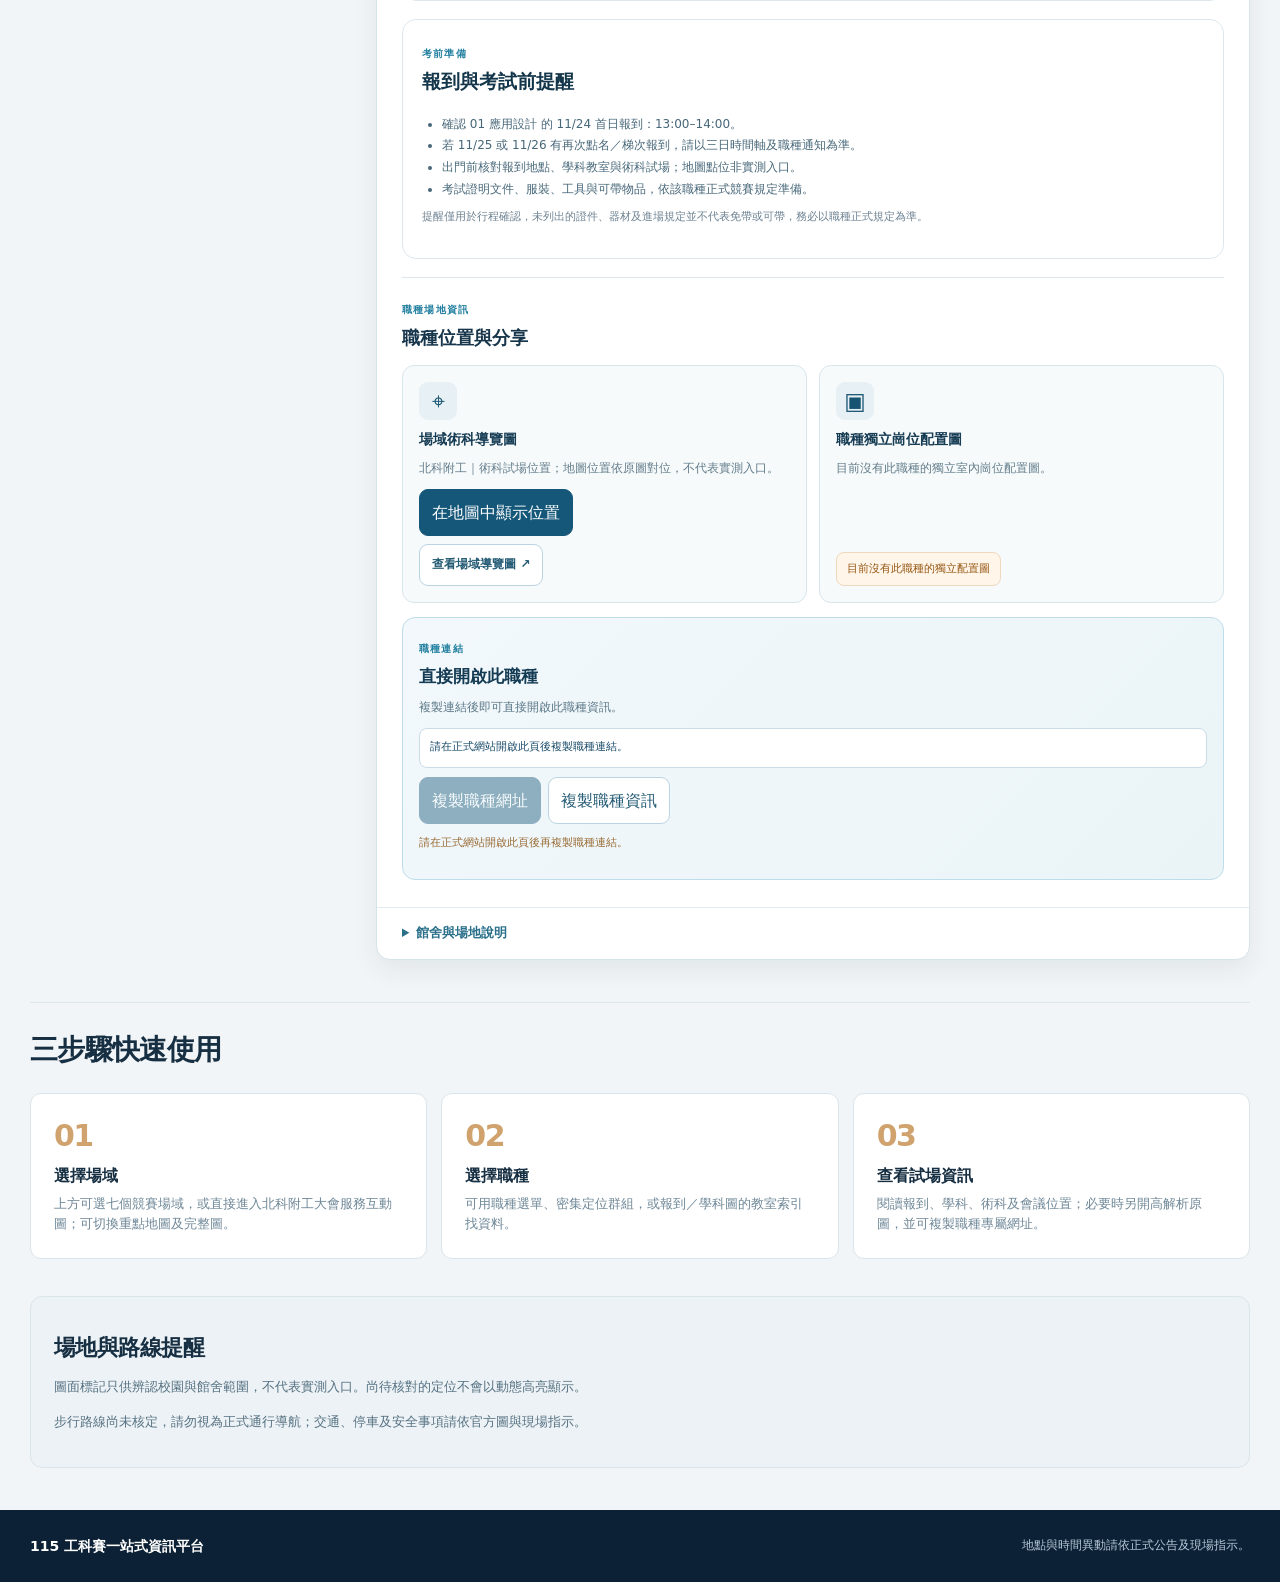
==== commit cbb95a51: "V15.1 載入共用日期工具與當日行程入口" ====
--- a/sixth/index.html
+++ b/sixth/index.html
@@ -15,7 +15,7 @@
 <script defer="" src="program-diagrams.js"></script>
 <script defer="" defer_="" src="timeline-data.js"></script><script defer="" src="destination-beacons.js"></script>
 <script defer="" src="v12-map-patch.js"></script>
-<script defer="" src="app.js"></script><script defer="" defer_="" src="student-dashboard.js"></script>
+<script defer src="../competition-date.js"></script><script defer="" src="app.js"></script><script defer="" defer_="" src="student-dashboard.js"></script>
 <link href="../adaptive-layout.css" rel="stylesheet"/><link rel="stylesheet" href="../site-switch.css"/>
 <script defer src="../site-switch.js"></script>
 <link rel="stylesheet" href="../design-v12.css">
@@ -66,7 +66,7 @@
 <div class="service-head"><div><span class="small-label">大會服務對照</span><h3 id="services-title">北科附工大會服務（原圖 01–28＋穿堂服務台＋工具存放區）</h3></div><span class="small-count">原圖 28 項＋2 新增</span></div>
 <p class="service-intro">此區為大會服務項目，與 29 個競賽職種分開。點選原圖紅色編號或服務清單查看詳細資訊。新增穿堂服務台位於原圖 14、16 號之間，以金色「服」呼吸燈標記。工具存放區位於第三會議室，選取時以「具」字呼吸燈參照既有 01 號圖面位置；兩者皆非室內入口實測座標。</p>
 <label class="field"><span>搜尋服務編號、名稱或位置</span><input autocomplete="off" id="serviceSearch" placeholder="搜尋：工具存放區、第三會議室、服務台、接待、停車…" type="search"/></label>
-<div class="v15-service-filters" id="serviceFilters" aria-label="常用服務"><button type="button" data-query="">全部</button><button type="button" data-query="服務台">服務台</button><button type="button" data-query="工具">工具存放</button><button type="button" data-query="會議">會議</button><button type="button" data-query="餐盒">餐盒</button><button type="button" data-query="停車">停車</button><button type="button" data-query="醫療">醫療</button></div><div class="v15-service-list-wrap" id="serviceListWrap">
+<div class="v15-service-filters" id="serviceFilters" aria-label="常用服務"><button type="button" data-query="">全部</button><button type="button" data-query="服務台">服務台</button><button type="button" data-query="工具">工具存放</button><button type="button" data-query="贈品">贈品展示</button><button type="button" data-query="會議">會議</button><button type="button" data-query="餐盒">餐盒</button><button type="button" data-query="停車">停車</button><button type="button" data-query="醫療">醫療</button></div><div class="v15-service-list-wrap" id="serviceListWrap">
   <div class="service-list" id="serviceList" aria-label="選擇大會服務定位項目"></div>
 </div>
 <div class="v15-choices-footer">
@@ -131,7 +131,7 @@
 <button class="quick-route-button" data-route="practical" type="button"><span>03 / 術科</span><strong>實作位置</strong><small id="quickPractical">—</small></button>
 </div>
 <p class="quick-route-hint" id="routeHint">點選後將切換至對應的場域導覽圖；尚未核定的教室及出入口不會自行建立精確座標。</p>
-<div class="timebar-head" id="studentTimeline"><div><span class="small-label">11/24 — 11/26</span><h4>三日競賽時間軸</h4></div><label class="audience-toggle"><input id="includeStaffEvents" type="checkbox"/> 查看完整流程（會議、休息及工作事項）</label></div>
+<div class="timebar-head" id="studentTimeline"><div><span class="small-label">11/24 — 11/26</span><h4>競賽時間軸</h4></div><label class="audience-toggle"><input id="includeStaffEvents" type="checkbox"/> 查看完整流程（會議、休息及工作事項）</label></div>
 <div aria-label="切換競賽日期" class="day-tabs" id="studentDayTabs" role="group"></div>
 <div aria-live="polite" class="day-summary" id="daySummary"></div>
 <div class="attendance-notice" hidden="" id="attendanceNotice"></div>
--- a/sixth/v14-map.css
+++ b/sixth/v14-map.css
@@ -268,3 +268,6 @@
   animation:none!important;opacity:.85!important
  }
 }
+
+/* V15 quick service controls */
+.v15-service-filters,.v15-current-service{display:flex;gap:6px;flex-wrap:wrap;align-items:center;padding:8px 0}.v15-current-service{padding:9px 14px;background:#eef6f6;border-block:1px solid #c4dce0}.v15-current-service[hidden]{display:none!important}.v15-current-service span{flex:1;min-width:120px;font-size:12px;font-weight:800;color:#183b4b}.v15-service-filters button,.v15-current-service button{min-height:44px;border:1px solid #a4c4cb;background:white;color:#17495a;border-radius:8px;padding:6px 10px;font-weight:750;cursor:pointer}.v15-tool-leader{position:absolute;left:50%;top:100%;height:44px;border-left:2px dashed #a66c22;pointer-events:none}.v15-current-service button:focus-visible,.v15-service-filters button:focus-visible{outline:3px solid #d5a34e}
